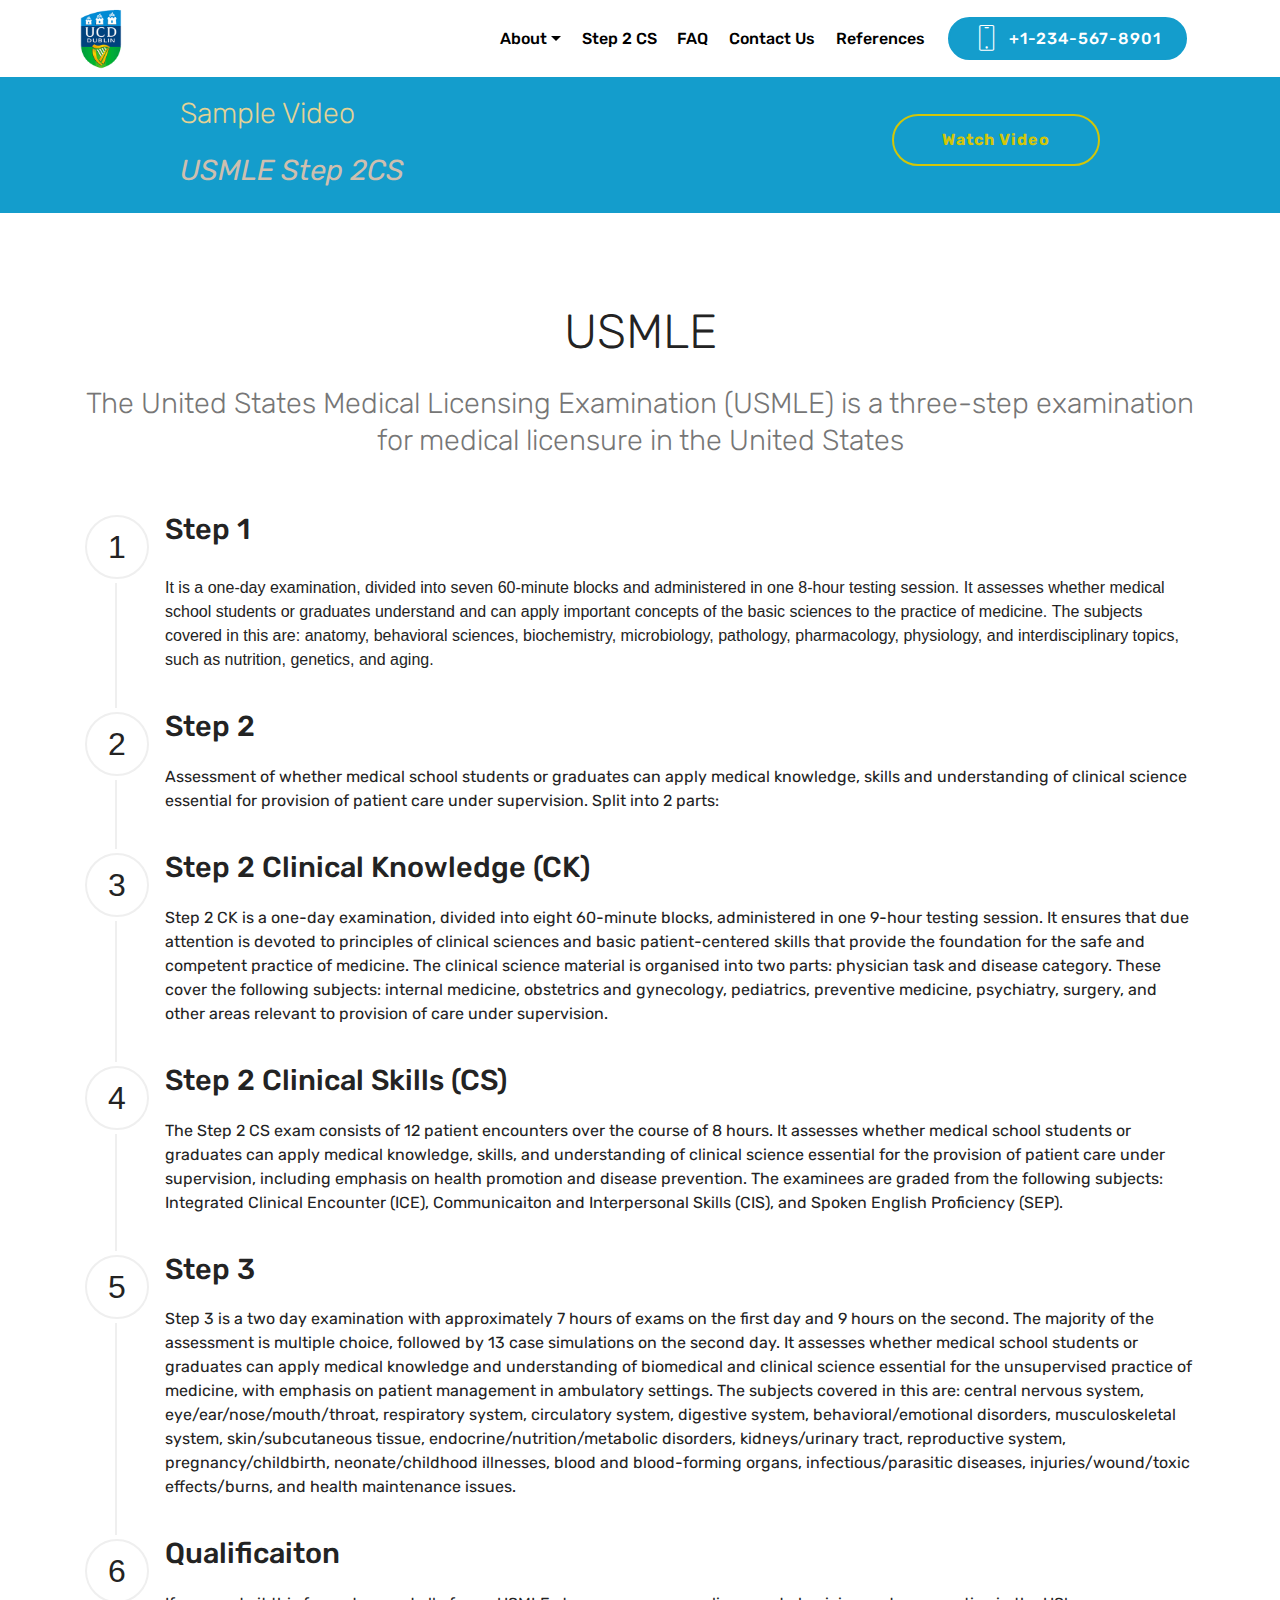
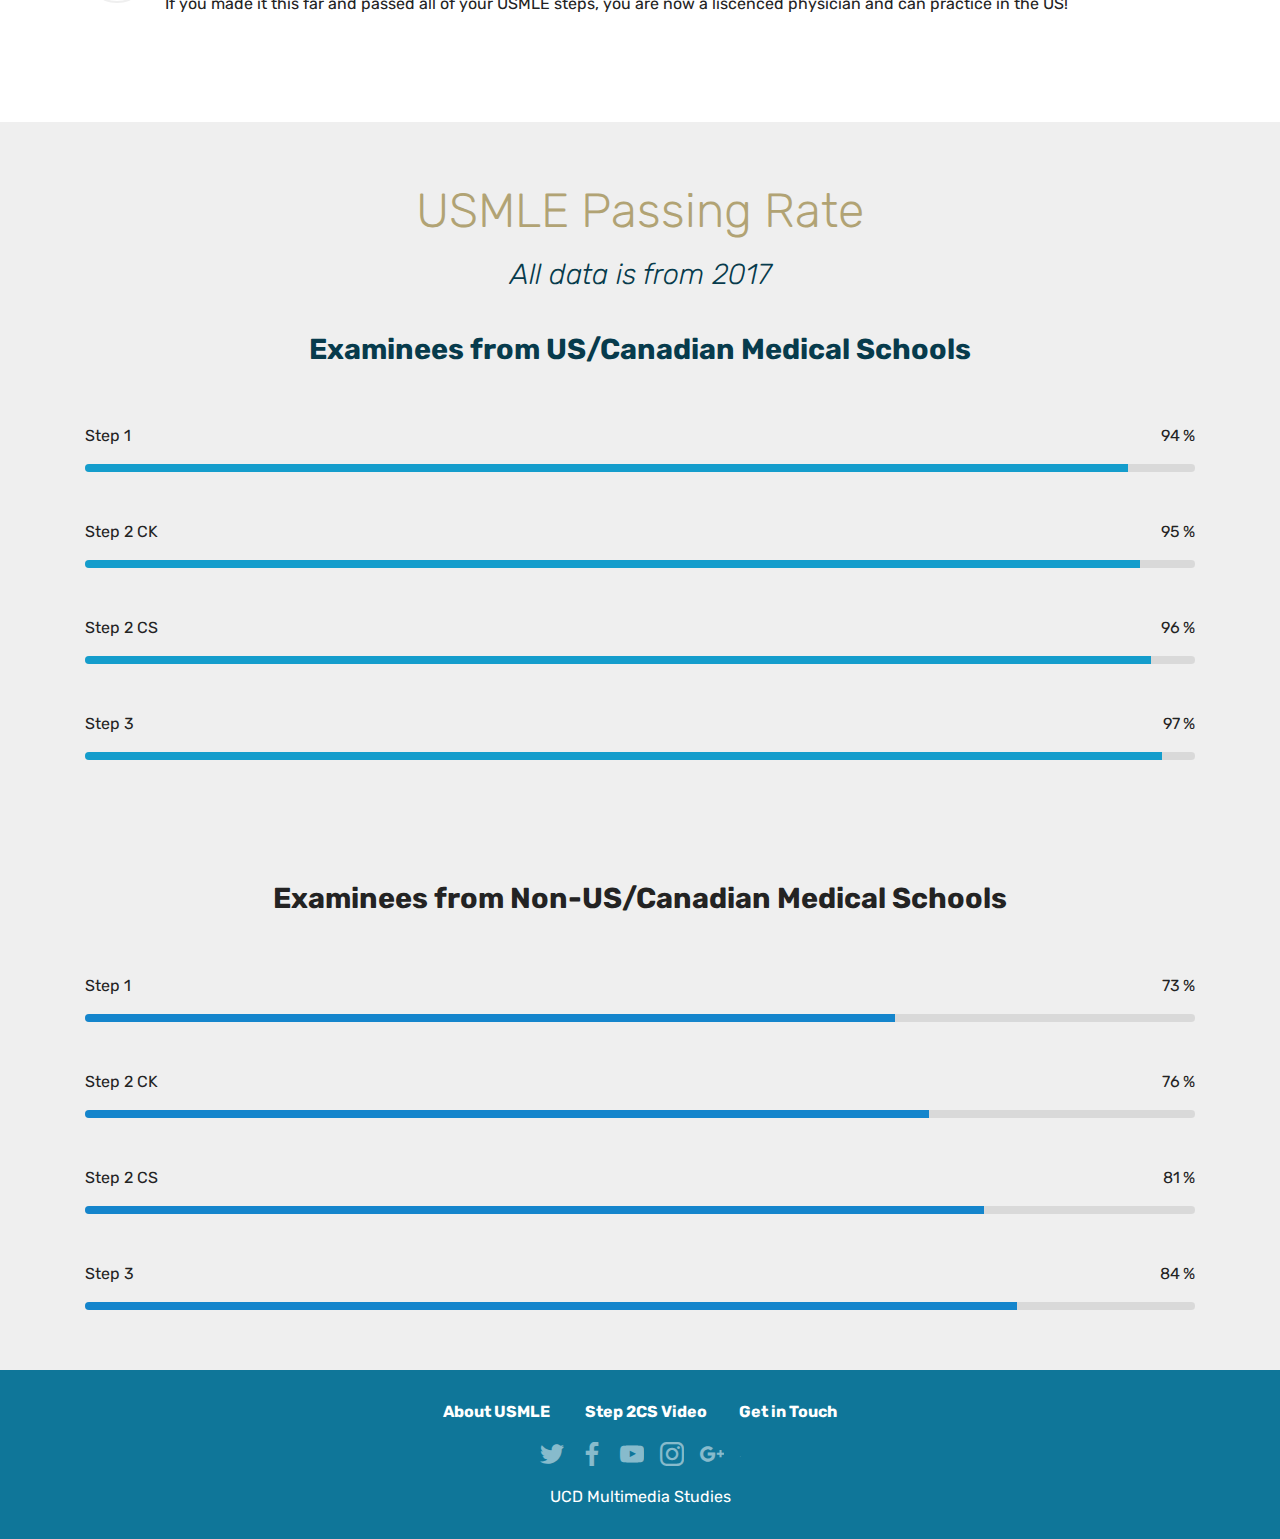
==== page1.html @ eb3227d9 "create github pages" ====
<!DOCTYPE html>
<html  >
<head>
  <!-- Site made with Mobirise Website Builder v4.9.7, https://mobirise.com -->
  <meta charset="UTF-8">
  <meta http-equiv="X-UA-Compatible" content="IE=edge">
  <meta name="generator" content="Mobirise v4.9.7, mobirise.com">
  <meta name="viewport" content="width=device-width, initial-scale=1, minimum-scale=1">
  <link rel="shortcut icon" href="assets/images/cons-ucd-logo-188w274h-122x178.png" type="image/x-icon">
  <meta name="description" content="Site Builder Description">
  
  <title>About</title>
  <link rel="stylesheet" href="assets/web/assets/mobirise-icons/mobirise-icons.css">
  <link rel="stylesheet" href="assets/tether/tether.min.css">
  <link rel="stylesheet" href="assets/bootstrap/css/bootstrap.min.css">
  <link rel="stylesheet" href="assets/bootstrap/css/bootstrap-grid.min.css">
  <link rel="stylesheet" href="assets/bootstrap/css/bootstrap-reboot.min.css">
  <link rel="stylesheet" href="assets/dropdown/css/style.css">
  <link rel="stylesheet" href="assets/socicon/css/styles.css">
  <link rel="stylesheet" href="assets/theme/css/style.css">
  <link rel="stylesheet" href="assets/mobirise/css/mbr-additional.css" type="text/css">
  
  
  
</head>
<body>
  <section class="menu cid-rmAMUxsK9K" once="menu" id="menu2-2">

    

    <nav class="navbar navbar-expand beta-menu navbar-dropdown align-items-center navbar-fixed-top navbar-toggleable-sm">
        <button class="navbar-toggler navbar-toggler-right" type="button" data-toggle="collapse" data-target="#navbarSupportedContent" aria-controls="navbarSupportedContent" aria-expanded="false" aria-label="Toggle navigation">
            <div class="hamburger">
                <span></span>
                <span></span>
                <span></span>
                <span></span>
            </div>
        </button>
        <div class="menu-logo">
            <div class="navbar-brand">
                <span class="navbar-logo">
                    <a href="index.html">
                        <img src="assets/images/cons-ucd-logo-188w274h-122x178.png" alt="Mobirise" title="" style="height: 3.8rem;">
                    </a>
                </span>
                
            </div>
        </div>
        <div class="collapse navbar-collapse" id="navbarSupportedContent">
            <ul class="navbar-nav nav-dropdown" data-app-modern-menu="true"><li class="nav-item dropdown">
                    <a class="nav-link link text-black dropdown-toggle display-4" href="page1.html" data-toggle="dropdown-submenu" aria-expanded="false">
                        About</a><div class="dropdown-menu"><a class="text-black dropdown-item display-4" href="page1.html#step1-8">Steps</a><a class="text-black dropdown-item display-4" href="page1.html#progress-bars1-v">Statistics</a></div>
                </li><li class="nav-item"><a class="nav-link link text-black display-4" href="page2.html">Step 2 CS</a></li><li class="nav-item"><a class="nav-link link text-black display-4" href="page3.html">FAQ</a></li>
                <li class="nav-item"><a class="nav-link link text-black display-4" href="page4.html">Contact Us</a></li><li class="nav-item"><a class="nav-link link text-black display-4" href="page5.html">References</a></li></ul>
            <div class="navbar-buttons mbr-section-btn"><a class="btn btn-sm btn-primary display-4" href="tel:+1-234-567-8901">
                    <span class="btn-icon mbri-mobile mbr-iconfont mbr-iconfont-btn">
                    </span>
                    +1-234-567-8901
                </a></div>
        </div>
    </nav>
</section>

<section class="engine"><a href="https://mobirise.info/t">amp templates</a></section><section class="mbr-section info1 cid-rmAVccANoZ" id="info1-a">

    

    
    <div class="container">
        <div class="row justify-content-center content-row">
            <div class="media-container-column title col-12 col-lg-7 col-md-6">
                <h3 class="mbr-section-subtitle align-left mbr-light pb-3 mbr-fonts-style display-5">Sample Video&nbsp;</h3>
                <h2 class="align-left mbr-bold mbr-fonts-style display-5"><span style="font-weight: normal;"><em>
                    USMLE Step 2CS</em></span></h2>
            </div>
            <div class="media-container-column col-12 col-lg-3 col-md-4">
                <div class="mbr-section-btn align-right py-4"><a class="btn btn-success-outline display-4" href="page2.html#video2-4"><strong>Watch Video</strong></a></div>
            </div>
        </div>
    </div>
</section>

<section class="step1 cid-rmASf3T9FB" id="step1-8">

    

    
    
    <div class="container">
        <h2 class="mbr-section-title pb-3 mbr-fonts-style align-center display-2">
            USMLE</h2>
        <h3 class="mbr-section-subtitle pb-5 mbr-fonts-style align-center display-5">The United States Medical Licensing Examination (USMLE) is a three-step examination for medical licensure in the United States</h3>
        <div class="step-container">
            <div class="card separline pb-4">
                <div class="step-element d-flex">
                    <div class="step-wrapper pr-3">
                        <h3 class="step d-flex align-items-center justify-content-center">
                            1
                        </h3>
                    </div>          
                    <div class="step-text-content">
                        <h4 class="mbr-step-title pb-3 mbr-fonts-style display-5">Step 1</h4>
                        <p class="mbr-step-text mbr-fonts-style display-7"></p><p>It is a one-day examination, divided into seven 60-minute blocks and administered in one 8-hour testing session.&nbsp;<span style="font-size: 1rem; background-color: transparent;">It assesses whether medical school students or graduates understand and can apply important concepts of the basic sciences to the practice of medicine.&nbsp;</span><span style="font-size: 1rem; background-color: transparent;">The subjects covered in this are: anatomy, behavioral sciences, biochemistry, microbiology, pathology, pharmacology, physiology, and interdisciplinary topics, such as nutrition, genetics, and aging.</span></p><p></p>
                    </div>
                </div>
            </div>

            <div class="card separline pb-4">
                <div class="step-element d-flex">
                    <div class="step-wrapper pr-3">
                        <h3 class="step d-flex align-items-center justify-content-center">
                            2
                        </h3>
                    </div>          
                    <div class="step-text-content">
                        <h4 class="mbr-step-title pb-3 mbr-fonts-style display-5">Step 2</h4>
                        <p class="mbr-step-text mbr-fonts-style display-7">Assessment of whether medical school students or graduates can apply medical knowledge, skills and understanding of clinical science essential for provision of patient care under supervision. Split into 2 parts:</p>
                    </div>
                </div>
            </div>

            <div class="card separline pb-4">
                <div class="step-element d-flex">
                    <div class="step-wrapper pr-3">
                        <h3 class="step d-flex align-items-center justify-content-center">
                            3
                        </h3>
                    </div>          
                    <div class="step-text-content">
                        <h4 class="mbr-step-title pb-3 mbr-fonts-style display-5">Step 2 Clinical Knowledge (CK)</h4>
                        <p class="mbr-step-text mbr-fonts-style display-7">Step 2 CK is a one-day examination, divided into eight 60-minute blocks, administered in one 9-hour testing session. It ensures that due attention is devoted to principles of clinical sciences and basic patient-centered skills that provide the foundation for the safe and competent practice of medicine. The clinical science material is organised into two parts: physician task and disease category. These cover the following subjects: internal medicine, obstetrics and gynecology, pediatrics, preventive medicine, psychiatry, surgery, and other areas relevant to provision of care under supervision.</p>
                    </div>
                </div>
            </div>

            <div class="card separline pb-4">
                <div class="step-element d-flex">
                    <div class="step-wrapper pr-3">
                        <h3 class="step d-flex align-items-center justify-content-center">
                            4
                        </h3>
                    </div>          
                    <div class="step-text-content">
                        <h4 class="mbr-step-title pb-3 mbr-fonts-style display-5">Step 2 Clinical Skills (CS)</h4>
                        <p class="mbr-step-text mbr-fonts-style display-7">The Step 2 CS exam consists of 12 patient encounters over the course of 8 hours. It assesses whether medical school students or graduates can apply medical knowledge, skills, and understanding of clinical science essential for the provision of patient care under supervision, including emphasis on health promotion and disease prevention. The examinees are graded from the following subjects: Integrated Clinical Encounter (ICE), Communicaiton and Interpersonal Skills (CIS), and Spoken English Proficiency (SEP).&nbsp;</p>
                    </div>
                </div>
            </div>
            
            <div class="card separline pb-4">
                <div class="step-element d-flex">
                    <div class="step-wrapper pr-3">
                        <h3 class="step d-flex align-items-center justify-content-center">
                            5
                        </h3>
                    </div>          
                    <div class="step-text-content">
                        <h4 class="mbr-step-title pb-3 mbr-fonts-style display-5">
                            Step 3</h4>
                        <p class="mbr-step-text mbr-fonts-style display-7">Step 3 is a two day examination with approximately 7 hours of exams on the first day and 9 hours on the second. The majority of the assessment is multiple choice, followed by 13 case simulations on the second day. It assesses whether medical school students or graduates can apply medical knowledge and understanding of biomedical and clinical science essential for the unsupervised practice of medicine, with emphasis on patient management in ambulatory settings. The subjects covered in this are: central nervous system, eye/ear/nose/mouth/throat, respiratory system, circulatory system, digestive system, behavioral/emotional disorders, musculoskeletal system, skin/subcutaneous tissue, endocrine/nutrition/metabolic disorders, kidneys/urinary tract, reproductive system, pregnancy/childbirth, neonate/childhood illnesses, blood and blood-forming organs, infectious/parasitic diseases, injuries/wound/toxic effects/burns, and health maintenance issues.</p>
                    </div>
                </div>
            </div>
            
            <div class="card">
                <div class="step-element d-flex">
                    <div class="step-wrapper pr-3">
                        <h3 class="step d-flex align-items-center justify-content-center">
                            6
                        </h3>
                    </div>          
                    <div class="step-text-content">
                        <h4 class="mbr-step-title pb-3 mbr-fonts-style display-5">Qualificaiton</h4>
                        <p class="mbr-step-text mbr-fonts-style display-7">If you made it this far and passed all of your USMLE steps, you are now a liscenced physician and can practice in the US!</p>
                    </div>
                </div>
            </div>
            
            
            
            
            
            
        </div>
    </div>
</section>

<section class="progress-bars1 cid-rnfIpL7PqD" id="progress-bars1-v">
    
    

    

    <div class="container">
        <h2 class="mbr-section-title pb-2 align-center mbr-fonts-style display-2">USMLE Passing Rate</h2>

        <h3 class="mbr-section-subtitle pb-5 mbr-fonts-style display-5"><em>All data is from 2017</em><strong><br></strong><br><strong>Examinees from US/Canadian Medical Schools</strong><br></h3>

        <div class="progress_elements">
            <div class="progress1 pb-5">
                <div class="title-wrap">
                    <div class="progressbar-title mbr-fonts-style display-7">
                        <p>
                            Step 1</p>
                    </div>
                    <div class="progress_value mbr-fonts-style display-7">
                        <div class="progressbar-number"></div>
                        <span>%</span>
                    </div>
                </div>
                <progress class="progress progress-primary" max="100" value="94">
                </progress>
            </div>
            
            <div class="progress2 pb-5">
                <div class="title-wrap">
                    <div class="progressbar-title mbr-fonts-style display-7">
                        <p>
                           Step 2 CK</p>
                    </div>
                <div class="progress_value mbr-fonts-style display-7">
                    <div class="progressbar-number"></div>
                    <span>%</span>
                </div>
                </div>
                <progress class="progress progress-primary" max="100" value="95">
                </progress>
            </div>
            
            <div class="progress3 pb-5">
                <div class="title-wrap">
                    <div class="progressbar-title mbr-fonts-style display-7">
                        <p>
                            Step 2 CS</p>
                    </div>
                    <div class="progress_value mbr-fonts-style display-7">
                        <div class="progressbar-number"></div>
                        <span>%</span>
                    </div>
                </div>
                <progress class="progress progress-primary" max="100" value="96">
                </progress>
            </div>
            
            <div class="progress4">
                <div class="title-wrap">
                    <div class="progressbar-title mbr-fonts-style display-7">
                        <p>
                            Step 3</p>
                    </div>
                <div class="progress_value mbr-fonts-style display-7">
                    <div class="progressbar-number"></div>
                    <span>%</span>
                </div>
                </div>
                <progress class="progress progress-primary" max="100" value="97">
                </progress>
            </div>
        </div>
    </div>
</section>

<section class="progress-bars1 cid-rnUz0J7Sc9" id="progress-bars1-1e">
    
    

    

    <div class="container">
        

        <h3 class="mbr-section-subtitle pb-5 mbr-fonts-style display-5"><strong>Examinees from Non-US/Canadian Medical Schools</strong></h3>

        <div class="progress_elements">
            <div class="progress1 pb-5">
                <div class="title-wrap">
                    <div class="progressbar-title mbr-fonts-style display-7">
                        <p>
                            Step 1</p>
                    </div>
                    <div class="progress_value mbr-fonts-style display-7">
                        <div class="progressbar-number"></div>
                        <span>%</span>
                    </div>
                </div>
                <progress class="progress progress-primary" max="100" value="73">
                </progress>
            </div>
            
            <div class="progress2 pb-5">
                <div class="title-wrap">
                    <div class="progressbar-title mbr-fonts-style display-7">
                        <p>
                           Step 2 CK</p>
                    </div>
                <div class="progress_value mbr-fonts-style display-7">
                    <div class="progressbar-number"></div>
                    <span>%</span>
                </div>
                </div>
                <progress class="progress progress-primary" max="100" value="76">
                </progress>
            </div>
            
            <div class="progress3 pb-5">
                <div class="title-wrap">
                    <div class="progressbar-title mbr-fonts-style display-7">
                        <p>
                            Step 2 CS</p>
                    </div>
                    <div class="progress_value mbr-fonts-style display-7">
                        <div class="progressbar-number"></div>
                        <span>%</span>
                    </div>
                </div>
                <progress class="progress progress-primary" max="100" value="81">
                </progress>
            </div>
            
            <div class="progress4">
                <div class="title-wrap">
                    <div class="progressbar-title mbr-fonts-style display-7">
                        <p>
                            Step 3</p>
                    </div>
                <div class="progress_value mbr-fonts-style display-7">
                    <div class="progressbar-number"></div>
                    <span>%</span>
                </div>
                </div>
                <progress class="progress progress-primary" max="100" value="84">
                </progress>
            </div>
        </div>
    </div>
</section>

<section once="footers" class="cid-rmAVh4I2sQ" id="footer7-d">

    

    

    <div class="container">
        <div class="media-container-row align-center mbr-white">
            <div class="row row-links">
                <ul class="foot-menu">
                    
                    
                    
                    
                    
                <li class="foot-menu-item mbr-fonts-style display-7">
                        <a class="text-white mbr-bold" href="page1.html" target="_blank">About USMLE&nbsp;</a></li><li class="foot-menu-item mbr-fonts-style display-7"><a href="page2.html" class="text-white"><strong>Step 2CS Video</strong></a></li><li class="foot-menu-item mbr-fonts-style display-7"><a href="page4.html" class="text-white"><strong>Get in Touch</strong></a></li></ul>
            </div>
            <div class="row social-row">
                <div class="social-list align-right pb-2">
                    
                    
                    
                    
                    
                    
                <div class="soc-item">
                        <a href="https://twitter.com/ucddublin?ref_src=twsrc%5Egoogle%7Ctwcamp%5Eserp%7Ctwgr%5Eauthor" target="_blank">
                            <span class="mbr-iconfont mbr-iconfont-social socicon-twitter socicon"></span>
                        </a>
                    </div><div class="soc-item">
                        <a href="https://www.facebook.com/universitycollegedublin/" target="_blank">
                            <span class="mbr-iconfont mbr-iconfont-social socicon-facebook socicon"></span>
                        </a>
                    </div><div class="soc-item">
                        <a href="https://www.youtube.com/channel/UCFNm26OW87Dm3fZ1txX1vGA" target="_blank">
                            <span class="mbr-iconfont mbr-iconfont-social socicon-youtube socicon"></span>
                        </a>
                    </div><div class="soc-item">
                        <a href="https://www.instagram.com/universitycollegedublin/?hl=en" target="_blank">
                            <span class="mbr-iconfont mbr-iconfont-social socicon-instagram socicon"></span>
                        </a>
                    </div><div class="soc-item">
                        <a href="https://plus.google.com/+universitycollegedublin" target="_blank">
                            <span class="mbr-iconfont mbr-iconfont-social socicon-googleplus socicon"></span>
                        </a>
                    </div><div class="soc-item">
                        <a href="https://www.behance.net/Mobirise" target="_blank">
                            <span class="mbr-iconfont mbr-iconfont-social socicon-behance socicon" style="font-size: 1px;"></span>
                        </a>
                    </div></div>
            </div>
            <div class="row row-copirayt">
                <p class="mbr-text mb-0 mbr-fonts-style mbr-white align-center display-7">UCD Multimedia Studies</p>
            </div>
        </div>
    </div>
</section>


  <script src="assets/web/assets/jquery/jquery.min.js"></script>
  <script src="assets/popper/popper.min.js"></script>
  <script src="assets/tether/tether.min.js"></script>
  <script src="assets/bootstrap/js/bootstrap.min.js"></script>
  <script src="assets/smoothscroll/smooth-scroll.js"></script>
  <script src="assets/dropdown/js/script.min.js"></script>
  <script src="assets/touchswipe/jquery.touch-swipe.min.js"></script>
  <script src="assets/theme/js/script.js"></script>
  
  
</body>
</html>
---- assets/web/assets/mobirise-icons/mobirise-icons.css ----
@font-face {
  font-family: 'MobiriseIcons';
  src:  url('mobirise-icons.eot?spat4u');
  src:  url('mobirise-icons.eot?spat4u#iefix') format('embedded-opentype'),
    url('mobirise-icons.ttf?spat4u') format('truetype'),
    url('mobirise-icons.woff?spat4u') format('woff'),
    url('mobirise-icons.svg?spat4u#MobiriseIcons') format('svg');
  font-weight: normal;
  font-style: normal;
}

[class^="mbri-"], [class*=" mbri-"] {
  /* use !important to prevent issues with browser extensions that change fonts */
  font-family: MobiriseIcons !important;
  speak: none;
  font-style: normal;
  font-weight: normal;
  font-variant: normal;
  text-transform: none;
  line-height: 1;

  /* Better Font Rendering =========== */
  -webkit-font-smoothing: antialiased;
  -moz-osx-font-smoothing: grayscale;
}

.mbri-add-submenu:before {
  content: "\e900";
}
.mbri-alert:before {
  content: "\e901";
}
.mbri-align-center:before {
  content: "\e902";
}
.mbri-align-justify:before {
  content: "\e903";
}
.mbri-align-left:before {
  content: "\e904";
}
.mbri-align-right:before {
  content: "\e905";
}
.mbri-android:before {
  content: "\e906";
}
.mbri-apple:before {
  content: "\e907";
}
.mbri-arrow-down:before {
  content: "\e908";
}
.mbri-arrow-next:before {
  content: "\e909";
}
.mbri-arrow-prev:before {
  content: "\e90a";
}
.mbri-arrow-up:before {
  content: "\e90b";
}
.mbri-bold:before {
  content: "\e90c";
}
.mbri-bookmark:before {
  content: "\e90d";
}
.mbri-bootstrap:before {
  content: "\e90e";
}
.mbri-briefcase:before {
  content: "\e90f";
}
.mbri-browse:before {
  content: "\e910";
}
.mbri-bulleted-list:before {
  content: "\e911";
}
.mbri-calendar:before {
  content: "\e912";
}
.mbri-camera:before {
  content: "\e913";
}
.mbri-cart-add:before {
  content: "\e914";
}
.mbri-cart-full:before {
  content: "\e915";
}
.mbri-cash:before {
  content: "\e916";
}
.mbri-change-style:before {
  content: "\e917";
}
.mbri-chat:before {
  content: "\e918";
}
.mbri-clock:before {
  content: "\e919";
}
.mbri-close:before {
  content: "\e91a";
}
.mbri-cloud:before {
  content: "\e91b";
}
.mbri-code:before {
  content: "\e91c";
}
.mbri-contact-form:before {
  content: "\e91d";
}
.mbri-credit-card:before {
  content: "\e91e";
}
.mbri-cursor-click:before {
  content: "\e91f";
}
.mbri-cust-feedback:before {
  content: "\e920";
}
.mbri-database:before {
  content: "\e921";
}
.mbri-delivery:before {
  content: "\e922";
}
.mbri-desktop:before {
  content: "\e923";
}
.mbri-devices:before {
  content: "\e924";
}
.mbri-down:before {
  content: "\e925";
}
.mbri-download:before {
  content: "\e989";
}
.mbri-drag-n-drop:before {
  content: "\e927";
}
.mbri-drag-n-drop2:before {
  content: "\e928";
}
.mbri-edit:before {
  content: "\e929";
}
.mbri-edit2:before {
  content: "\e92a";
}
.mbri-error:before {
  content: "\e92b";
}
.mbri-extension:before {
  content: "\e92c";
}
.mbri-features:before {
  content: "\e92d";
}
.mbri-file:before {
  content: "\e92e";
}
.mbri-flag:before {
  content: "\e92f";
}
.mbri-folder:before {
  content: "\e930";
}
.mbri-gift:before {
  content: "\e931";
}
.mbri-github:before {
  content: "\e932";
}
.mbri-globe:before {
  content: "\e933";
}
.mbri-globe-2:before {
  content: "\e934";
}
.mbri-growing-chart:before {
  content: "\e935";
}
.mbri-hearth:before {
  content: "\e936";
}
.mbri-help:before {
  content: "\e937";
}
.mbri-home:before {
  content: "\e938";
}
.mbri-hot-cup:before {
  content: "\e939";
}
.mbri-idea:before {
  content: "\e93a";
}
.mbri-image-gallery:before {
  content: "\e93b";
}
.mbri-image-slider:before {
  content: "\e93c";
}
.mbri-info:before {
  content: "\e93d";
}
.mbri-italic:before {
  content: "\e93e";
}
.mbri-key:before {
  content: "\e93f";
}
.mbri-laptop:before {
  content: "\e940";
}
.mbri-layers:before {
  content: "\e941";
}
.mbri-left-right:before {
  content: "\e942";
}
.mbri-left:before {
  content: "\e943";
}
.mbri-letter:before {
  content: "\e944";
}
.mbri-like:before {
  content: "\e945";
}
.mbri-link:before {
  content: "\e946";
}
.mbri-lock:before {
  content: "\e947";
}
.mbri-login:before {
  content: "\e948";
}
.mbri-logout:before {
  content: "\e949";
}
.mbri-magic-stick:before {
  content: "\e94a";
}
.mbri-map-pin:before {
  content: "\e94b";
}
.mbri-menu:before {
  content: "\e94c";
}
.mbri-mobile:before {
  content: "\e94d";
}
.mbri-mobile2:before {
  content: "\e94e";
}
.mbri-mobirise:before {
  content: "\e94f";
}
.mbri-more-horizontal:before {
  content: "\e950";
}
.mbri-more-vertical:before {
  content: "\e951";
}
.mbri-music:before {
  content: "\e952";
}
.mbri-new-file:before {
  content: "\e953";
}
.mbri-numbered-list:before {
  content: "\e954";
}
.mbri-opened-folder:before {
  content: "\e955";
}
.mbri-pages:before {
  content: "\e956";
}
.mbri-paper-plane:before {
  content: "\e957";
}
.mbri-paperclip:before {
  content: "\e958";
}
.mbri-photo:before {
  content: "\e959";
}
.mbri-photos:before {
  content: "\e95a";
}
.mbri-pin:before {
  content: "\e95b";
}
.mbri-play:before {
  content: "\e95c";
}
.mbri-plus:before {
  content: "\e95d";
}
.mbri-preview:before {
  content: "\e95e";
}
.mbri-print:before {
  content: "\e95f";
}
.mbri-protect:before {
  content: "\e960";
}
.mbri-question:before {
  content: "\e961";
}
.mbri-quote-left:before {
  content: "\e962";
}
.mbri-quote-right:before {
  content: "\e963";
}
.mbri-refresh:before {
  content: "\e964";
}
.mbri-responsive:before {
  content: "\e965";
}
.mbri-right:before {
  content: "\e966";
}
.mbri-rocket:before {
  content: "\e967";
}
.mbri-sad-face:before {
  content: "\e968";
}
.mbri-sale:before {
  content: "\e969";
}
.mbri-save:before {
  content: "\e96a";
}
.mbri-search:before {
  content: "\e96b";
}
.mbri-setting:before {
  content: "\e96c";
}
.mbri-setting2:before {
  content: "\e96d";
}
.mbri-setting3:before {
  content: "\e96e";
}
.mbri-share:before {
  content: "\e96f";
}
.mbri-shopping-bag:before {
  content: "\e970";
}
.mbri-shopping-basket:before {
  content: "\e971";
}
.mbri-shopping-cart:before {
  content: "\e972";
}
.mbri-sites:before {
  content: "\e973";
}
.mbri-smile-face:before {
  content: "\e974";
}
.mbri-speed:before {
  content: "\e975";
}
.mbri-star:before {
  content: "\e976";
}
.mbri-success:before {
  content: "\e977";
}
.mbri-sun:before {
  content: "\e978";
}
.mbri-sun2:before {
  content: "\e979";
}
.mbri-tablet:before {
  content: "\e97a";
}
.mbri-tablet-vertical:before {
  content: "\e97b";
}
.mbri-target:before {
  content: "\e97c";
}
.mbri-timer:before {
  content: "\e97d";
}
.mbri-to-ftp:before {
  content: "\e97e";
}
.mbri-to-local-drive:before {
  content: "\e97f";
}
.mbri-touch-swipe:before {
  content: "\e980";
}
.mbri-touch:before {
  content: "\e981";
}
.mbri-trash:before {
  content: "\e982";
}
.mbri-underline:before {
  content: "\e983";
}
.mbri-unlink:before {
  content: "\e984";
}
.mbri-unlock:before {
  content: "\e985";
}
.mbri-up-down:before {
  content: "\e986";
}
.mbri-up:before {
  content: "\e987";
}
.mbri-update:before {
  content: "\e988";
}
.mbri-upload:before {
 content: "\e926"; 
}
.mbri-user:before {
  content: "\e98a";
}
.mbri-user2:before {
  content: "\e98b";
}
.mbri-users:before {
  content: "\e98c";
}
.mbri-video:before {
  content: "\e98d";
}
.mbri-video-play:before {
  content: "\e98e";
}
.mbri-watch:before {
  content: "\e98f";
}
.mbri-website-theme:before {
  content: "\e990";
}
.mbri-wifi:before {
  content: "\e991";
}
.mbri-windows:before {
  content: "\e992";
}
.mbri-zoom-out:before {
  content: "\e993";
}
.mbri-redo:before {
  content: "\e994";
}
.mbri-undo:before {
  content: "\e995";
}
---- assets/dropdown/css/style.css ----
.navbar-dropdown {
  left: 0;
  padding: 0;
  position: absolute;
  right: 0;
  top: 0;
  transition: all 0.45s ease;
  z-index: 1030;
  background: #282828; }
  .navbar-dropdown .navbar-logo {
    margin-right: 0.8rem;
    transition: margin 0.3s ease-in-out;
    vertical-align: middle; }
    .navbar-dropdown .navbar-logo img {
      height: 3.125rem;
      transition: all 0.3s ease-in-out; }
    .navbar-dropdown .navbar-logo.mbr-iconfont {
      font-size: 3.125rem;
      line-height: 3.125rem; }
  .navbar-dropdown .navbar-caption {
    font-weight: 700;
    white-space: normal;
    vertical-align: -4px;
    line-height: 3.125rem !important; }
    .navbar-dropdown .navbar-caption, .navbar-dropdown .navbar-caption:hover {
      color: inherit;
      text-decoration: none; }
  .navbar-dropdown .mbr-iconfont + .navbar-caption {
    vertical-align: -1px; }
  .navbar-dropdown.navbar-fixed-top {
    position: fixed; }
  .navbar-dropdown .navbar-brand span {
    vertical-align: -4px; }
  .navbar-dropdown.bg-color.transparent {
    background: none; }
  .navbar-dropdown.navbar-short .navbar-brand {
    padding: 0.625rem 0; }
    .navbar-dropdown.navbar-short .navbar-brand span {
      vertical-align: -1px; }
  .navbar-dropdown.navbar-short .navbar-caption {
    line-height: 2.375rem !important;
    vertical-align: -2px; }
  .navbar-dropdown.navbar-short .navbar-logo {
    margin-right: 0.5rem; }
    .navbar-dropdown.navbar-short .navbar-logo img {
      height: 2.375rem; }
    .navbar-dropdown.navbar-short .navbar-logo.mbr-iconfont {
      font-size: 2.375rem;
      line-height: 2.375rem; }
  .navbar-dropdown.navbar-short .mbr-table-cell {
    height: 3.625rem; }
  .navbar-dropdown .navbar-close {
    left: 0.6875rem;
    position: fixed;
    top: 0.75rem;
    z-index: 1000; }
  .navbar-dropdown .hamburger-icon {
    content: "";
    display: inline-block;
    vertical-align: middle;
    width: 16px;
    -webkit-box-shadow: 0 -6px 0 1px #282828,0 0 0 1px #282828,0 6px 0 1px #282828;
    -moz-box-shadow: 0 -6px 0 1px #282828,0 0 0 1px #282828,0 6px 0 1px #282828;
    box-shadow: 0 -6px 0 1px #282828,0 0 0 1px #282828,0 6px 0 1px #282828; }

.dropdown-menu .dropdown-toggle[data-toggle="dropdown-submenu"]::after {
  border-bottom: 0.35em solid transparent;
  border-left: 0.35em solid;
  border-right: 0;
  border-top: 0.35em solid transparent;
  margin-left: 0.3rem; }

.dropdown-menu .dropdown-item:focus {
  outline: 0; }

.nav-dropdown {
  font-size: 0.75rem;
  font-weight: 500;
  height: auto !important; }
  .nav-dropdown .nav-btn {
    padding-left: 1rem; }
  .nav-dropdown .link {
    margin: .667em 1.667em;
    font-weight: 500;
    padding: 0;
    transition: color .2s ease-in-out; }
    .nav-dropdown .link.dropdown-toggle {
      margin-right: 2.583em; }
      .nav-dropdown .link.dropdown-toggle::after {
        margin-left: .25rem;
        border-top: 0.35em solid;
        border-right: 0.35em solid transparent;
        border-left: 0.35em solid transparent;
        border-bottom: 0; }
      .nav-dropdown .link.dropdown-toggle[aria-expanded="true"] {
        margin: 0;
        padding: 0.667em 3.263em  0.667em 1.667em; }
  .nav-dropdown .link::after,
  .nav-dropdown .dropdown-item::after {
    color: inherit; }
  .nav-dropdown .btn {
    font-size: 0.75rem;
    font-weight: 700;
    letter-spacing: 0;
    margin-bottom: 0;
    padding-left: 1.25rem;
    padding-right: 1.25rem; }
  .nav-dropdown .dropdown-menu {
    border-radius: 0;
    border: 0;
    left: 0;
    margin: 0;
    padding-bottom: 1.25rem;
    padding-top: 1.25rem;
    position: relative; }
  .nav-dropdown .dropdown-submenu {
    margin-left: 0.125rem;
    top: 0; }
  .nav-dropdown .dropdown-item {
    font-weight: 500;
    line-height: 2;
    padding: 0.3846em 4.615em 0.3846em 1.5385em;
    position: relative;
    transition: color .2s ease-in-out, background-color .2s ease-in-out; }
    .nav-dropdown .dropdown-item::after {
      margin-top: -0.3077em;
      position: absolute;
      right: 1.1538em;
      top: 50%; }
    .nav-dropdown .dropdown-item:focus, .nav-dropdown .dropdown-item:hover {
      background: none; }

@media (max-width: 767px) {
  .nav-dropdown.navbar-toggleable-sm {
    bottom: 0;
    display: none;
    left: 0;
    overflow-x: hidden;
    position: fixed;
    top: 0;
    transform: translateX(-100%);
    -ms-transform: translateX(-100%);
    -webkit-transform: translateX(-100%);
    width: 18.75rem;
    z-index: 999; } }
.nav-dropdown.navbar-toggleable-xl {
  bottom: 0;
  display: none;
  left: 0;
  overflow-x: hidden;
  position: fixed;
  top: 0;
  transform: translateX(-100%);
  -ms-transform: translateX(-100%);
  -webkit-transform: translateX(-100%);
  width: 18.75rem;
  z-index: 999; }

.nav-dropdown-sm {
  display: block !important;
  overflow-x: hidden;
  overflow: auto;
  padding-top: 3.875rem; }
  .nav-dropdown-sm::after {
    content: "";
    display: block;
    height: 3rem;
    width: 100%; }
  .nav-dropdown-sm.collapse.in ~ .navbar-close {
    display: block !important; }
  .nav-dropdown-sm.collapsing, .nav-dropdown-sm.collapse.in {
    transform: translateX(0);
    -ms-transform: translateX(0);
    -webkit-transform: translateX(0);
    transition: all 0.25s ease-out;
    -webkit-transition: all 0.25s ease-out;
    background: #282828; }
  .nav-dropdown-sm.collapsing[aria-expanded="false"] {
    transform: translateX(-100%);
    -ms-transform: translateX(-100%);
    -webkit-transform: translateX(-100%); }
  .nav-dropdown-sm .nav-item {
    display: block;
    margin-left: 0 !important;
    padding-left: 0; }
  .nav-dropdown-sm .link,
  .nav-dropdown-sm .dropdown-item {
    border-top: 1px dotted rgba(255, 255, 255, 0.1);
    font-size: 0.8125rem;
    line-height: 1.6;
    margin: 0 !important;
    padding: 0.875rem 2.4rem 0.875rem 1.5625rem !important;
    position: relative;
    white-space: normal; }
    .nav-dropdown-sm .link:focus, .nav-dropdown-sm .link:hover,
    .nav-dropdown-sm .dropdown-item:focus,
    .nav-dropdown-sm .dropdown-item:hover {
      background: rgba(0, 0, 0, 0.2) !important;
      color: #c0a375; }
  .nav-dropdown-sm .nav-btn {
    position: relative;
    padding: 1.5625rem 1.5625rem 0 1.5625rem; }
    .nav-dropdown-sm .nav-btn::before {
      border-top: 1px dotted rgba(255, 255, 255, 0.1);
      content: "";
      left: 0;
      position: absolute;
      top: 0;
      width: 100%; }
    .nav-dropdown-sm .nav-btn + .nav-btn {
      padding-top: 0.625rem; }
      .nav-dropdown-sm .nav-btn + .nav-btn::before {
        display: none; }
  .nav-dropdown-sm .btn {
    padding: 0.625rem 0; }
  .nav-dropdown-sm .dropdown-toggle[data-toggle="dropdown-submenu"]::after {
    margin-left: .25rem;
    border-top: 0.35em solid;
    border-right: 0.35em solid transparent;
    border-left: 0.35em solid transparent;
    border-bottom: 0; }
  .nav-dropdown-sm .dropdown-toggle[data-toggle="dropdown-submenu"][aria-expanded="true"]::after {
    border-top: 0;
    border-right: 0.35em solid transparent;
    border-left: 0.35em solid transparent;
    border-bottom: 0.35em solid; }
  .nav-dropdown-sm .dropdown-menu {
    margin: 0;
    padding: 0;
    position: relative;
    top: 0;
    left: 0;
    width: 100%;
    border: 0;
    float: none;
    border-radius: 0;
    background: none; }
  .nav-dropdown-sm .dropdown-submenu {
    left: 100%;
    margin-left: 0.125rem;
    margin-top: -1.25rem;
    top: 0; }

.navbar-toggleable-sm .nav-dropdown .dropdown-menu {
  position: absolute; }

.navbar-toggleable-sm .nav-dropdown .dropdown-submenu {
  left: 100%;
  margin-left: 0.125rem;
  margin-top: -1.25rem;
  top: 0; }

.navbar-toggleable-sm.opened .nav-dropdown .dropdown-menu {
  position: relative; }

.navbar-toggleable-sm.opened .nav-dropdown .dropdown-submenu {
  left: 0;
  margin-left: 00rem;
  margin-top: 0rem;
  top: 0; }

.is-builder .nav-dropdown.collapsing {
  transition: none !important; }

/*# sourceMappingURL=style.css.map */
---- assets/socicon/css/styles.css ----
@charset "UTF-8";

@font-face {
  font-family: "socicon";
  src:url("../fonts/socicon.eot");
  src:url("../fonts/socicon.eot?#iefix") format("embedded-opentype"),
    url("../fonts/socicon.woff") format("woff"),
    url("../fonts/socicon.ttf") format("truetype"),
    url("../fonts/socicon.svg#socicon") format("svg");
  font-weight: normal;
  font-style: normal;

}

[data-icon]:before {
  font-family: "socicon" !important;
  content: attr(data-icon);
  font-style: normal !important;
  font-weight: normal !important;
  font-variant: normal !important;
  text-transform: none !important;
  speak: none;
  line-height: 1;
  -webkit-font-smoothing: antialiased;
  -moz-osx-font-smoothing: grayscale;
}

[class^="socicon-"]:before,
[class*=" socicon-"]:before {
  font-family: "socicon" !important;
  font-style: normal !important;
  font-weight: normal !important;
  font-variant: normal !important;
  text-transform: none !important;
  speak: none;
  line-height: 1;
  -webkit-font-smoothing: antialiased;
  -moz-osx-font-smoothing: grayscale;
}

.socicon-modelmayhem:before {
  content: "\e000";
}
.socicon-mixcloud:before {
  content: "\e001";
}
.socicon-drupal:before {
  content: "\e002";
}
.socicon-swarm:before {
  content: "\e003";
}
.socicon-istock:before {
  content: "\e004";
}
.socicon-yammer:before {
  content: "\e005";
}
.socicon-ello:before {
  content: "\e006";
}
.socicon-stackoverflow:before {
  content: "\e007";
}
.socicon-persona:before {
  content: "\e008";
}
.socicon-triplej:before {
  content: "\e009";
}
.socicon-houzz:before {
  content: "\e00a";
}
.socicon-rss:before {
  content: "\e00b";
}
.socicon-paypal:before {
  content: "\e00c";
}
.socicon-odnoklassniki:before {
  content: "\e00d";
}
.socicon-airbnb:before {
  content: "\e00e";
}
.socicon-periscope:before {
  content: "\e00f";
}
.socicon-outlook:before {
  content: "\e010";
}
.socicon-coderwall:before {
  content: "\e011";
}
.socicon-tripadvisor:before {
  content: "\e012";
}
.socicon-appnet:before {
  content: "\e013";
}
.socicon-goodreads:before {
  content: "\e014";
}
.socicon-tripit:before {
  content: "\e015";
}
.socicon-lanyrd:before {
  content: "\e016";
}
.socicon-slideshare:before {
  content: "\e017";
}
.socicon-buffer:before {
  content: "\e018";
}
.socicon-disqus:before {
  content: "\e019";
}
.socicon-vkontakte:before {
  content: "\e01a";
}
.socicon-whatsapp:before {
  content: "\e01b";
}
.socicon-patreon:before {
  content: "\e01c";
}
.socicon-storehouse:before {
  content: "\e01d";
}
.socicon-pocket:before {
  content: "\e01e";
}
.socicon-mail:before {
  content: "\e01f";
}
.socicon-blogger:before {
  content: "\e020";
}
.socicon-technorati:before {
  content: "\e021";
}
.socicon-reddit:before {
  content: "\e022";
}
.socicon-dribbble:before {
  content: "\e023";
}
.socicon-stumbleupon:before {
  content: "\e024";
}
.socicon-digg:before {
  content: "\e025";
}
.socicon-envato:before {
  content: "\e026";
}
.socicon-behance:before {
  content: "\e027";
}
.socicon-delicious:before {
  content: "\e028";
}
.socicon-deviantart:before {
  content: "\e029";
}
.socicon-forrst:before {
  content: "\e02a";
}
.socicon-play:before {
  content: "\e02b";
}
.socicon-zerply:before {
  content: "\e02c";
}
.socicon-wikipedia:before {
  content: "\e02d";
}
.socicon-apple:before {
  content: "\e02e";
}
.socicon-flattr:before {
  content: "\e02f";
}
.socicon-github:before {
  content: "\e030";
}
.socicon-renren:before {
  content: "\e031";
}
.socicon-friendfeed:before {
  content: "\e032";
}
.socicon-newsvine:before {
  content: "\e033";
}
.socicon-identica:before {
  content: "\e034";
}
.socicon-bebo:before {
  content: "\e035";
}
.socicon-zynga:before {
  content: "\e036";
}
.socicon-steam:before {
  content: "\e037";
}
.socicon-xbox:before {
  content: "\e038";
}
.socicon-windows:before {
  content: "\e039";
}
.socicon-qq:before {
  content: "\e03a";
}
.socicon-douban:before {
  content: "\e03b";
}
.socicon-meetup:before {
  content: "\e03c";
}
.socicon-playstation:before {
  content: "\e03d";
}
.socicon-android:before {
  content: "\e03e";
}
.socicon-snapchat:before {
  content: "\e03f";
}
.socicon-twitter:before {
  content: "\e040";
}
.socicon-facebook:before {
  content: "\e041";
}
.socicon-googleplus:before {
  content: "\e042";
}
.socicon-pinterest:before {
  content: "\e043";
}
.socicon-foursquare:before {
  content: "\e044";
}
.socicon-yahoo:before {
  content: "\e045";
}
.socicon-skype:before {
  content: "\e046";
}
.socicon-yelp:before {
  content: "\e047";
}
.socicon-feedburner:before {
  content: "\e048";
}
.socicon-linkedin:before {
  content: "\e049";
}
.socicon-viadeo:before {
  content: "\e04a";
}
.socicon-xing:before {
  content: "\e04b";
}
.socicon-myspace:before {
  content: "\e04c";
}
.socicon-soundcloud:before {
  content: "\e04d";
}
.socicon-spotify:before {
  content: "\e04e";
}
.socicon-grooveshark:before {
  content: "\e04f";
}
.socicon-lastfm:before {
  content: "\e050";
}
.socicon-youtube:before {
  content: "\e051";
}
.socicon-vimeo:before {
  content: "\e052";
}
.socicon-dailymotion:before {
  content: "\e053";
}
.socicon-vine:before {
  content: "\e054";
}
.socicon-flickr:before {
  content: "\e055";
}
.socicon-500px:before {
  content: "\e056";
}
.socicon-wordpress:before {
  content: "\e058";
}
.socicon-tumblr:before {
  content: "\e059";
}
.socicon-twitch:before {
  content: "\e05a";
}
.socicon-8tracks:before {
  content: "\e05b";
}
.socicon-amazon:before {
  content: "\e05c";
}
.socicon-icq:before {
  content: "\e05d";
}
.socicon-smugmug:before {
  content: "\e05e";
}
.socicon-ravelry:before {
  content: "\e05f";
}
.socicon-weibo:before {
  content: "\e060";
}
.socicon-baidu:before {
  content: "\e061";
}
.socicon-angellist:before {
  content: "\e062";
}
.socicon-ebay:before {
  content: "\e063";
}
.socicon-imdb:before {
  content: "\e064";
}
.socicon-stayfriends:before {
  content: "\e065";
}
.socicon-residentadvisor:before {
  content: "\e066";
}
.socicon-google:before {
  content: "\e067";
}
.socicon-yandex:before {
  content: "\e068";
}
.socicon-sharethis:before {
  content: "\e069";
}
.socicon-bandcamp:before {
  content: "\e06a";
}
.socicon-itunes:before {
  content: "\e06b";
}
.socicon-deezer:before {
  content: "\e06c";
}
.socicon-telegram:before {
  content: "\e06e";
}
.socicon-openid:before {
  content: "\e06f";
}
.socicon-amplement:before {
  content: "\e070";
}
.socicon-viber:before {
  content: "\e071";
}
.socicon-zomato:before {
  content: "\e072";
}
.socicon-draugiem:before {
  content: "\e074";
}
.socicon-endomodo:before {
  content: "\e075";
}
.socicon-filmweb:before {
  content: "\e076";
}
.socicon-stackexchange:before {
  content: "\e077";
}
.socicon-wykop:before {
  content: "\e078";
}
.socicon-teamspeak:before {
  content: "\e079";
}
.socicon-teamviewer:before {
  content: "\e07a";
}
.socicon-ventrilo:before {
  content: "\e07b";
}
.socicon-younow:before {
  content: "\e07c";
}
.socicon-raidcall:before {
  content: "\e07d";
}
.socicon-mumble:before {
  content: "\e07e";
}
.socicon-medium:before {
  content: "\e06d";
}
.socicon-bebee:before {
  content: "\e07f";
}
.socicon-hitbox:before {
  content: "\e080";
}
.socicon-reverbnation:before {
  content: "\e081";
}
.socicon-formulr:before {
  content: "\e082";
}
.socicon-instagram:before {
  content: "\e057";
}
.socicon-battlenet:before {
  content: "\e083";
}
.socicon-chrome:before {
  content: "\e084";
}
.socicon-discord:before {
  content: "\e086";
}
.socicon-issuu:before {
  content: "\e087";
}
.socicon-macos:before {
  content: "\e088";
}
.socicon-firefox:before {
  content: "\e089";
}
.socicon-opera:before {
  content: "\e08d";
}
.socicon-keybase:before {
  content: "\e090";
}
.socicon-alliance:before {
  content: "\e091";
}
.socicon-livejournal:before {
  content: "\e092";
}
.socicon-googlephotos:before {
  content: "\e093";
}
.socicon-horde:before {
  content: "\e094";
}
.socicon-etsy:before {
  content: "\e095";
}
.socicon-zapier:before {
  content: "\e096";
}
.socicon-google-scholar:before {
  content: "\e097";
}
.socicon-researchgate:before {
  content: "\e098";
}
.socicon-wechat:before {
  content: "\e099";
}
.socicon-strava:before {
  content: "\e09a";
}
.socicon-line:before {
  content: "\e09b";
}
.socicon-lyft:before {
  content: "\e09c";
}
.socicon-uber:before {
  content: "\e09d";
}
.socicon-songkick:before {
  content: "\e09e";
}
.socicon-viewbug:before {
  content: "\e09f";
}
.socicon-googlegroups:before {
  content: "\e0a0";
}
.socicon-quora:before {
  content: "\e073";
}
.socicon-diablo:before {
  content: "\e085";
}
.socicon-blizzard:before {
  content: "\e0a1";
}
.socicon-hearthstone:before {
  content: "\e08b";
}
.socicon-heroes:before {
  content: "\e08a";
}
.socicon-overwatch:before {
  content: "\e08c";
}
.socicon-warcraft:before {
  content: "\e08e";
}
.socicon-starcraft:before {
  content: "\e08f";
}
.socicon-beam:before {
  content: "\e0a2";
}
.socicon-curse:before {
  content: "\e0a3";
}
.socicon-player:before {
  content: "\e0a4";
}
.socicon-streamjar:before {
  content: "\e0a5";
}
.socicon-nintendo:before {
  content: "\e0a6";
}
.socicon-hellocoton:before {
  content: "\e0a7";
}
---- assets/theme/css/style.css ----
/*!
 * Mobirise v4 theme (https://mobirise.com/)
 * Copyright 2017 Mobirise
 */
section {
  background-color: #eeeeee; }

section,
.container,
.container-fluid {
  position: relative;
  word-wrap: break-word; }

a.mbr-iconfont:hover {
  text-decoration: none; }

.article .lead p, .article .lead ul, .article .lead ol, .article .lead pre, .article .lead blockquote {
  margin-bottom: 0; }

a {
  font-style: normal;
  font-weight: 400;
  cursor: pointer; }
  a, a:hover {
    text-decoration: none; }

figure {
  margin-bottom: 0; }

body {
  color: #232323; }

h1, h2, h3, h4, h5, h6,
.h1, .h2, .h3, .h4, .h5, .h6,
.display-1, .display-2, .display-3, .display-4 {
  line-height: 1;
  word-break: break-word;
  word-wrap: break-word; }

b, strong {
  font-weight: bold; }

blockquote {
  padding: 10px 0 10px 20px;
  position: relative;
  border-left: 2px solid;
  border-color: #ff3366; }

input:-webkit-autofill, input:-webkit-autofill:hover, input:-webkit-autofill:focus, input:-webkit-autofill:active {
  transition-delay: 9999s;
  transition-property: background-color, color; }

textarea[type="hidden"] {
  display: none; }

body {
  position: relative; }

section {
  background-position: 50% 50%;
  background-repeat: no-repeat;
  background-size: cover; }
  section .mbr-background-video,
  section .mbr-background-video-preview {
    position: absolute;
    bottom: 0;
    left: 0;
    right: 0;
    top: 0; }

.hidden {
  visibility: hidden; }

.mbr-z-index20 {
  z-index: 20; }

/*! Base colors */
.mbr-white {
  color: #ffffff; }

.mbr-black {
  color: #000000; }

.mbr-bg-white {
  background-color: #ffffff; }

.mbr-bg-black {
  background-color: #000000; }

/*! Text-aligns */
.align-left {
  text-align: left; }

.align-center {
  text-align: center; }

.align-right {
  text-align: right; }

@media (max-width: 767px) {
  .align-left, .align-center, .align-right, .mbr-section-btn, .mbr-section-title {
    text-align: center; } }
/*! Font-weight  */
.mbr-light {
  font-weight: 300; }

.mbr-regular {
  font-weight: 400; }

.mbr-semibold {
  font-weight: 500; }

.mbr-bold {
  font-weight: 700; }

/*! Media  */
.media-size-item {
  -webkit-flex: 1 1 auto;
  -moz-flex: 1 1 auto;
  -ms-flex: 1 1 auto;
  -o-flex: 1 1 auto;
  flex: 1 1 auto; }

.media-content {
  -webkit-flex-basis: 100%;
  flex-basis: 100%; }

.media-container-row {
  display: -ms-flexbox;
  display: -webkit-flex;
  display: flex;
  -webkit-flex-direction: row;
  -ms-flex-direction: row;
  flex-direction: row;
  -webkit-flex-wrap: wrap;
  -ms-flex-wrap: wrap;
  flex-wrap: wrap;
  -webkit-justify-content: center;
  -ms-flex-pack: center;
  justify-content: center;
  -webkit-align-content: center;
  -ms-flex-line-pack: center;
  align-content: center;
  -webkit-align-items: start;
  -ms-flex-align: start;
  align-items: start; }
  .media-container-row .media-size-item {
    width: 400px; }

.media-container-column {
  display: -ms-flexbox;
  display: -webkit-flex;
  display: flex;
  -webkit-flex-direction: column;
  -ms-flex-direction: column;
  flex-direction: column;
  -webkit-flex-wrap: wrap;
  -ms-flex-wrap: wrap;
  flex-wrap: wrap;
  -webkit-justify-content: center;
  -ms-flex-pack: center;
  justify-content: center;
  -webkit-align-content: center;
  -ms-flex-line-pack: center;
  align-content: center;
  -webkit-align-items: stretch;
  -ms-flex-align: stretch;
  align-items: stretch; }
  .media-container-column > * {
    width: 100%; }

@media (min-width: 992px) {
  .media-container-row {
    -webkit-flex-wrap: nowrap;
    -ms-flex-wrap: nowrap;
    flex-wrap: nowrap; } }
figure {
  overflow: hidden; }

figure[mbr-media-size] {
  transition: width 0.1s; }

.mbr-figure img, .mbr-figure iframe {
  display: block;
  width: 100%; }

.card {
  background-color: transparent;
  border: none; }

.card-img {
  text-align: center;
  flex-shrink: 0;
  -webkit-flex-shrink: 0; }

.media {
  max-width: 100%;
  margin: 0 auto; }

.mbr-figure {
  -ms-flex-item-align: center;
  -ms-grid-row-align: center;
  -webkit-align-self: center;
  align-self: center; }

.media-container > div {
  max-width: 100%; }

.mbr-figure img, .card-img img {
  width: 100%; }

@media (max-width: 991px) {
  .media-size-item {
    width: auto !important; }

  .media {
    width: auto; }

  .mbr-figure {
    width: 100% !important; } }
/*! Buttons */
.mbr-section-btn {
  margin-left: -.25rem;
  margin-right: -.25rem;
  font-size: 0; }

nav .mbr-section-btn {
  margin-left: 0rem;
  margin-right: 0rem; }

/*! Btn icon margin */
.btn .mbr-iconfont, .btn.btn-sm .mbr-iconfont {
  cursor: pointer;
  margin-right: 0.5rem; }

.btn.btn-md .mbr-iconfont, .btn.btn-md .mbr-iconfont {
  margin-right: 0.8rem; }

.mbr-regular {
  font-weight: 400; }

.mbr-semibold {
  font-weight: 500; }

.mbr-bold {
  font-weight: 700; }

[type="submit"] {
  -webkit-appearance: none; }

/*! Full-screen */
.mbr-fullscreen .mbr-overlay {
  min-height: 100vh; }

.mbr-fullscreen {
  display: flex;
  display: -webkit-flex;
  display: -moz-flex;
  display: -ms-flex;
  display: -o-flex;
  align-items: center;
  -webkit-align-items: center;
  min-height: 100vh;
  padding-top: 3rem;
  padding-bottom: 3rem; }

/*! Map */
.map {
  height: 25rem;
  position: relative; }
  .map iframe {
    width: 100%;
    height: 100%; }

/* Form */
.form-asterisk {
  font-family: initial;
  position: absolute;
  top: -2px;
  font-weight: normal; }

/*! Scroll to top arrow */
.mbr-arrow-up {
  bottom: 25px;
  right: 90px;
  position: fixed;
  text-align: right;
  z-index: 5000;
  color: #ffffff;
  font-size: 32px;
  transform: rotate(180deg);
  -webkit-transform: rotate(180deg); }

.mbr-arrow-up a {
  background: rgba(0, 0, 0, 0.2);
  border-radius: 3px;
  color: #fff;
  display: inline-block;
  height: 60px;
  width: 60px;
  outline-style: none !important;
  position: relative;
  text-decoration: none;
  transition: all .3s ease-in-out;
  cursor: pointer;
  text-align: center; }
  .mbr-arrow-up a:hover {
    background-color: rgba(0, 0, 0, 0.4); }
  .mbr-arrow-up a i {
    line-height: 60px; }

.mbr-arrow-up-icon {
  display: block;
  color: #fff; }

.mbr-arrow-up-icon::before {
  content: "\203a";
  display: inline-block;
  font-family: serif;
  font-size: 32px;
  line-height: 1;
  font-style: normal;
  position: relative;
  top: 6px;
  left: -4px;
  -webkit-transform: rotate(-90deg);
  transform: rotate(-90deg); }

/*! Arrow Down */
.mbr-arrow {
  position: absolute;
  bottom: 45px;
  left: 50%;
  width: 60px;
  height: 60px;
  cursor: pointer;
  background-color: rgba(80, 80, 80, 0.5);
  border-radius: 50%;
  -webkit-transform: translateX(-50%);
  transform: translateX(-50%); }
  .mbr-arrow > a {
    display: inline-block;
    text-decoration: none;
    outline-style: none;
    -webkit-animation: arrowdown 1.7s ease-in-out infinite;
    animation: arrowdown 1.7s ease-in-out infinite; }
    .mbr-arrow > a > i {
      position: absolute;
      top: -2px;
      left: 15px;
      font-size: 2rem; }

@keyframes arrowdown {
  0% {
    transform: translateY(0px);
    -webkit-transform: translateY(0px); }
  50% {
    transform: translateY(-5px);
    -webkit-transform: translateY(-5px); }
  100% {
    transform: translateY(0px);
    -webkit-transform: translateY(0px); } }
@-webkit-keyframes arrowdown {
  0% {
    transform: translateY(0px);
    -webkit-transform: translateY(0px); }
  50% {
    transform: translateY(-5px);
    -webkit-transform: translateY(-5px); }
  100% {
    transform: translateY(0px);
    -webkit-transform: translateY(0px); } }
@media (max-width: 500px) {
  .mbr-arrow-up {
    left: 50%;
    right: auto;
    transform: translateX(-50%) rotate(180deg);
    -webkit-transform: translateX(-50%) rotate(180deg); } }
/*Gradients animation*/
@keyframes gradient-animation {
  from {
    background-position: 0% 100%;
    animation-timing-function: ease-in-out; }
  to {
    background-position: 100% 0%;
    animation-timing-function: ease-in-out; } }
@-webkit-keyframes gradient-animation {
  from {
    background-position: 0% 100%;
    animation-timing-function: ease-in-out; }
  to {
    background-position: 100% 0%;
    animation-timing-function: ease-in-out; } }
.bg-gradient {
  background-size: 200% 200%;
  animation: gradient-animation 5s infinite alternate;
  -webkit-animation: gradient-animation 5s infinite alternate; }

.menu .navbar-brand {
  display: -webkit-flex; }
  .menu .navbar-brand span {
    display: flex;
    display: -webkit-flex; }
  .menu .navbar-brand .navbar-caption-wrap {
    display: -webkit-flex; }
  .menu .navbar-brand .navbar-logo img {
    display: -webkit-flex; }
@media (min-width: 768px) and (max-width: 991px) {
  .menu .navbar-toggleable-sm .navbar-nav {
    display: -webkit-box;
    display: -webkit-flex;
    display: -ms-flexbox; } }
@media (min-width: 992px) {
  .menu .navbar-nav.nav-dropdown {
    display: -webkit-flex; }
  .menu .navbar-toggleable-sm .navbar-collapse {
    display: -webkit-flex !important; } }
@media (max-width: 767px) {
  .menu .navbar-collapse {
    max-height: 80vh; }
  .menu .dropdown-menu {
    max-height: 60vh; } }

.navbar {
  display: -webkit-flex;
  -webkit-flex-wrap: wrap;
  -webkit-align-items: center;
  -webkit-justify-content: space-between; }

.navbar-collapse {
  -webkit-flex-basis: 100%;
  -webkit-flex-grow: 1;
  -webkit-align-items: center;
  max-height: 93.5vh; }
  .navbar-collapse.show {
    overflow: auto; }

.nav-dropdown .link {
  padding: .667em 1.667em !important;
  margin: 0 !important; }

.nav {
  display: -webkit-flex;
  -webkit-flex-wrap: wrap; }

.row {
  display: -webkit-flex;
  -webkit-flex-wrap: wrap; }

.justify-content-center {
  -webkit-justify-content: center; }

.form-inline {
  display: -webkit-flex;
  -webkit-flex-flow: row wrap;
  -webkit-align-items: center; }

.card-wrapper {
  -webkit-flex: 1; }

.carousel-control {
  z-index: 10;
  display: -webkit-flex;
  -webkit-align-items: center;
  -webkit-justify-content: center; }

.carousel-controls {
  display: -webkit-flex; }

.media {
  display: -webkit-flex; }

.jq-selectbox__select {
  padding: 1.07em .5em;
  position: absolute;
  top: 0;
  left: 0;
  width: 100%; }

.jq-selectbox__dropdown {
  position: absolute;
  top: 100% !important;
  left: 0 !important;
  width: 100% !important; }

.jq-selectbox__trigger-arrow {
  transform: translateY(-50%); }

.jq-selectbox li {
  padding: 1.07em .5em; }

/*# sourceMappingURL=style.css.map */
.engine {
	position: absolute;
	text-indent: -2400px;
	text-align: center;
	padding: 0;
	top: 0;
	left: -2400px;
}
---- assets/mobirise/css/mbr-additional.css ----
@import url(https://fonts.googleapis.com/css?family=Crimson+Text:400,400i,600,600i,700,700i);
@import url(https://fonts.googleapis.com/css?family=Rubik:300,300i,400,400i,500,500i,700,700i,900,900i);





body {
  font-style: normal;
  line-height: 1.5;
}
.mbr-section-title {
  font-style: normal;
  line-height: 1.2;
}
.mbr-section-subtitle {
  line-height: 1.3;
}
.mbr-text {
  font-style: normal;
  line-height: 1.6;
}
.display-1 {
  font-family: 'Crimson Text', serif;
  font-size: 4.25rem;
}
.display-1 > .mbr-iconfont {
  font-size: 6.8rem;
}
.display-2 {
  font-family: 'Rubik', sans-serif;
  font-size: 3rem;
}
.display-2 > .mbr-iconfont {
  font-size: 4.8rem;
}
.display-4 {
  font-family: 'Rubik', sans-serif;
  font-size: 1rem;
}
.display-4 > .mbr-iconfont {
  font-size: 1.6rem;
}
.display-5 {
  font-family: 'Rubik', sans-serif;
  font-size: 1.8rem;
}
.display-5 > .mbr-iconfont {
  font-size: 2.88rem;
}
.display-7 {
  font-family: 'Rubik', sans-serif;
  font-size: 1rem;
}
.display-7 > .mbr-iconfont {
  font-size: 1.6rem;
}
/* ---- Fluid typography for mobile devices ---- */
/* 1.4 - font scale ratio ( bootstrap == 1.42857 ) */
/* 100vw - current viewport width */
/* (48 - 20)  48 == 48rem == 768px, 20 == 20rem == 320px(minimal supported viewport) */
/* 0.65 - min scale variable, may vary */
@media (max-width: 768px) {
  .display-1 {
    font-size: 3.4rem;
    font-size: calc( 2.1374999999999997rem + (4.25 - 2.1374999999999997) * ((100vw - 20rem) / (48 - 20)));
    line-height: calc( 1.4 * (2.1374999999999997rem + (4.25 - 2.1374999999999997) * ((100vw - 20rem) / (48 - 20))));
  }
  .display-2 {
    font-size: 2.4rem;
    font-size: calc( 1.7rem + (3 - 1.7) * ((100vw - 20rem) / (48 - 20)));
    line-height: calc( 1.4 * (1.7rem + (3 - 1.7) * ((100vw - 20rem) / (48 - 20))));
  }
  .display-4 {
    font-size: 0.8rem;
    font-size: calc( 1rem + (1 - 1) * ((100vw - 20rem) / (48 - 20)));
    line-height: calc( 1.4 * (1rem + (1 - 1) * ((100vw - 20rem) / (48 - 20))));
  }
  .display-5 {
    font-size: 1.44rem;
    font-size: calc( 1.28rem + (1.8 - 1.28) * ((100vw - 20rem) / (48 - 20)));
    line-height: calc( 1.4 * (1.28rem + (1.8 - 1.28) * ((100vw - 20rem) / (48 - 20))));
  }
}
/* Buttons */
.btn {
  font-weight: 500;
  border-width: 2px;
  font-style: normal;
  letter-spacing: 1px;
  margin: .4rem .8rem;
  white-space: normal;
  -webkit-transition: all 0.3s ease-in-out;
  -moz-transition: all 0.3s ease-in-out;
  transition: all 0.3s ease-in-out;
  display: inline-flex;
  align-items: center;
  justify-content: center;
  word-break: break-word;
  -webkit-align-items: center;
  -webkit-justify-content: center;
  display: -webkit-inline-flex;
  padding: 1rem 3rem;
  border-radius: 3px;
}
.btn-sm {
  font-weight: 500;
  letter-spacing: 1px;
  -webkit-transition: all 0.3s ease-in-out;
  -moz-transition: all 0.3s ease-in-out;
  transition: all 0.3s ease-in-out;
  padding: 0.6rem 1.5rem;
  border-radius: 3px;
}
.btn-md {
  font-weight: 500;
  letter-spacing: 1px;
  margin: .4rem .8rem !important;
  -webkit-transition: all 0.3s ease-in-out;
  -moz-transition: all 0.3s ease-in-out;
  transition: all 0.3s ease-in-out;
  padding: 1rem 3rem;
  border-radius: 3px;
}
.btn-lg {
  font-weight: 500;
  letter-spacing: 1px;
  margin: .4rem .8rem !important;
  -webkit-transition: all 0.3s ease-in-out;
  -moz-transition: all 0.3s ease-in-out;
  transition: all 0.3s ease-in-out;
  padding: 1.2rem 3.2rem;
  border-radius: 3px;
}
.bg-primary {
  background-color: #149dcc !important;
}
.bg-success {
  background-color: #f7ed4a !important;
}
.bg-info {
  background-color: #82786e !important;
}
.bg-warning {
  background-color: #879a9f !important;
}
.bg-danger {
  background-color: #b1a374 !important;
}
.btn-primary,
.btn-primary:active {
  background-color: #149dcc !important;
  border-color: #149dcc !important;
  color: #ffffff !important;
}
.btn-primary:hover,
.btn-primary:focus,
.btn-primary.focus,
.btn-primary.active {
  color: #ffffff !important;
  background-color: #0d6786 !important;
  border-color: #0d6786 !important;
}
.btn-primary.disabled,
.btn-primary:disabled {
  color: #ffffff !important;
  background-color: #0d6786 !important;
  border-color: #0d6786 !important;
}
.btn-secondary,
.btn-secondary:active {
  background-color: #ff3366 !important;
  border-color: #ff3366 !important;
  color: #ffffff !important;
}
.btn-secondary:hover,
.btn-secondary:focus,
.btn-secondary.focus,
.btn-secondary.active {
  color: #ffffff !important;
  background-color: #e50039 !important;
  border-color: #e50039 !important;
}
.btn-secondary.disabled,
.btn-secondary:disabled {
  color: #ffffff !important;
  background-color: #e50039 !important;
  border-color: #e50039 !important;
}
.btn-info,
.btn-info:active {
  background-color: #82786e !important;
  border-color: #82786e !important;
  color: #ffffff !important;
}
.btn-info:hover,
.btn-info:focus,
.btn-info.focus,
.btn-info.active {
  color: #ffffff !important;
  background-color: #59524b !important;
  border-color: #59524b !important;
}
.btn-info.disabled,
.btn-info:disabled {
  color: #ffffff !important;
  background-color: #59524b !important;
  border-color: #59524b !important;
}
.btn-success,
.btn-success:active {
  background-color: #f7ed4a !important;
  border-color: #f7ed4a !important;
  color: #3f3c03 !important;
}
.btn-success:hover,
.btn-success:focus,
.btn-success.focus,
.btn-success.active {
  color: #3f3c03 !important;
  background-color: #eadd0a !important;
  border-color: #eadd0a !important;
}
.btn-success.disabled,
.btn-success:disabled {
  color: #3f3c03 !important;
  background-color: #eadd0a !important;
  border-color: #eadd0a !important;
}
.btn-warning,
.btn-warning:active {
  background-color: #879a9f !important;
  border-color: #879a9f !important;
  color: #ffffff !important;
}
.btn-warning:hover,
.btn-warning:focus,
.btn-warning.focus,
.btn-warning.active {
  color: #ffffff !important;
  background-color: #617479 !important;
  border-color: #617479 !important;
}
.btn-warning.disabled,
.btn-warning:disabled {
  color: #ffffff !important;
  background-color: #617479 !important;
  border-color: #617479 !important;
}
.btn-danger,
.btn-danger:active {
  background-color: #b1a374 !important;
  border-color: #b1a374 !important;
  color: #ffffff !important;
}
.btn-danger:hover,
.btn-danger:focus,
.btn-danger.focus,
.btn-danger.active {
  color: #ffffff !important;
  background-color: #8b7d4e !important;
  border-color: #8b7d4e !important;
}
.btn-danger.disabled,
.btn-danger:disabled {
  color: #ffffff !important;
  background-color: #8b7d4e !important;
  border-color: #8b7d4e !important;
}
.btn-white {
  color: #333333 !important;
}
.btn-white,
.btn-white:active {
  background-color: #ffffff !important;
  border-color: #ffffff !important;
  color: #808080 !important;
}
.btn-white:hover,
.btn-white:focus,
.btn-white.focus,
.btn-white.active {
  color: #808080 !important;
  background-color: #d9d9d9 !important;
  border-color: #d9d9d9 !important;
}
.btn-white.disabled,
.btn-white:disabled {
  color: #808080 !important;
  background-color: #d9d9d9 !important;
  border-color: #d9d9d9 !important;
}
.btn-black,
.btn-black:active {
  background-color: #333333 !important;
  border-color: #333333 !important;
  color: #ffffff !important;
}
.btn-black:hover,
.btn-black:focus,
.btn-black.focus,
.btn-black.active {
  color: #ffffff !important;
  background-color: #0d0d0d !important;
  border-color: #0d0d0d !important;
}
.btn-black.disabled,
.btn-black:disabled {
  color: #ffffff !important;
  background-color: #0d0d0d !important;
  border-color: #0d0d0d !important;
}
.btn-primary-outline,
.btn-primary-outline:active {
  background: none;
  border-color: #0b566f;
  color: #0b566f;
}
.btn-primary-outline:hover,
.btn-primary-outline:focus,
.btn-primary-outline.focus,
.btn-primary-outline.active {
  color: #ffffff;
  background-color: #149dcc;
  border-color: #149dcc;
}
.btn-primary-outline.disabled,
.btn-primary-outline:disabled {
  color: #ffffff !important;
  background-color: #149dcc !important;
  border-color: #149dcc !important;
}
.btn-secondary-outline,
.btn-secondary-outline:active {
  background: none;
  border-color: #cc0033;
  color: #cc0033;
}
.btn-secondary-outline:hover,
.btn-secondary-outline:focus,
.btn-secondary-outline.focus,
.btn-secondary-outline.active {
  color: #ffffff;
  background-color: #ff3366;
  border-color: #ff3366;
}
.btn-secondary-outline.disabled,
.btn-secondary-outline:disabled {
  color: #ffffff !important;
  background-color: #ff3366 !important;
  border-color: #ff3366 !important;
}
.btn-info-outline,
.btn-info-outline:active {
  background: none;
  border-color: #4b453f;
  color: #4b453f;
}
.btn-info-outline:hover,
.btn-info-outline:focus,
.btn-info-outline.focus,
.btn-info-outline.active {
  color: #ffffff;
  background-color: #82786e;
  border-color: #82786e;
}
.btn-info-outline.disabled,
.btn-info-outline:disabled {
  color: #ffffff !important;
  background-color: #82786e !important;
  border-color: #82786e !important;
}
.btn-success-outline,
.btn-success-outline:active {
  background: none;
  border-color: #d2c609;
  color: #d2c609;
}
.btn-success-outline:hover,
.btn-success-outline:focus,
.btn-success-outline.focus,
.btn-success-outline.active {
  color: #3f3c03;
  background-color: #f7ed4a;
  border-color: #f7ed4a;
}
.btn-success-outline.disabled,
.btn-success-outline:disabled {
  color: #3f3c03 !important;
  background-color: #f7ed4a !important;
  border-color: #f7ed4a !important;
}
.btn-warning-outline,
.btn-warning-outline:active {
  background: none;
  border-color: #55666b;
  color: #55666b;
}
.btn-warning-outline:hover,
.btn-warning-outline:focus,
.btn-warning-outline.focus,
.btn-warning-outline.active {
  color: #ffffff;
  background-color: #879a9f;
  border-color: #879a9f;
}
.btn-warning-outline.disabled,
.btn-warning-outline:disabled {
  color: #ffffff !important;
  background-color: #879a9f !important;
  border-color: #879a9f !important;
}
.btn-danger-outline,
.btn-danger-outline:active {
  background: none;
  border-color: #7a6e45;
  color: #7a6e45;
}
.btn-danger-outline:hover,
.btn-danger-outline:focus,
.btn-danger-outline.focus,
.btn-danger-outline.active {
  color: #ffffff;
  background-color: #b1a374;
  border-color: #b1a374;
}
.btn-danger-outline.disabled,
.btn-danger-outline:disabled {
  color: #ffffff !important;
  background-color: #b1a374 !important;
  border-color: #b1a374 !important;
}
.btn-black-outline,
.btn-black-outline:active {
  background: none;
  border-color: #000000;
  color: #000000;
}
.btn-black-outline:hover,
.btn-black-outline:focus,
.btn-black-outline.focus,
.btn-black-outline.active {
  color: #ffffff;
  background-color: #333333;
  border-color: #333333;
}
.btn-black-outline.disabled,
.btn-black-outline:disabled {
  color: #ffffff !important;
  background-color: #333333 !important;
  border-color: #333333 !important;
}
.btn-white-outline,
.btn-white-outline:active,
.btn-white-outline.active {
  background: none;
  border-color: #ffffff;
  color: #ffffff;
}
.btn-white-outline:hover,
.btn-white-outline:focus,
.btn-white-outline.focus {
  color: #333333;
  background-color: #ffffff;
  border-color: #ffffff;
}
.text-primary {
  color: #149dcc !important;
}
.text-secondary {
  color: #ff3366 !important;
}
.text-success {
  color: #f7ed4a !important;
}
.text-info {
  color: #82786e !important;
}
.text-warning {
  color: #879a9f !important;
}
.text-danger {
  color: #b1a374 !important;
}
.text-white {
  color: #ffffff !important;
}
.text-black {
  color: #000000 !important;
}
a.text-primary:hover,
a.text-primary:focus {
  color: #0b566f !important;
}
a.text-secondary:hover,
a.text-secondary:focus {
  color: #cc0033 !important;
}
a.text-success:hover,
a.text-success:focus {
  color: #d2c609 !important;
}
a.text-info:hover,
a.text-info:focus {
  color: #4b453f !important;
}
a.text-warning:hover,
a.text-warning:focus {
  color: #55666b !important;
}
a.text-danger:hover,
a.text-danger:focus {
  color: #7a6e45 !important;
}
a.text-white:hover,
a.text-white:focus {
  color: #b3b3b3 !important;
}
a.text-black:hover,
a.text-black:focus {
  color: #4d4d4d !important;
}
.alert-success {
  background-color: #70c770;
}
.alert-info {
  background-color: #82786e;
}
.alert-warning {
  background-color: #879a9f;
}
.alert-danger {
  background-color: #b1a374;
}
.mbr-section-btn a.btn:not(.btn-form) {
  border-radius: 100px;
}
.mbr-section-btn a.btn:not(.btn-form):hover,
.mbr-section-btn a.btn:not(.btn-form):focus {
  box-shadow: none !important;
}
.mbr-section-btn a.btn:not(.btn-form):hover,
.mbr-section-btn a.btn:not(.btn-form):focus {
  box-shadow: 0 10px 40px 0 rgba(0, 0, 0, 0.2) !important;
  -webkit-box-shadow: 0 10px 40px 0 rgba(0, 0, 0, 0.2) !important;
}
.mbr-gallery-filter li a {
  border-radius: 100px !important;
}
.mbr-gallery-filter li.active .btn {
  background-color: #149dcc;
  border-color: #149dcc;
  color: #ffffff;
}
.mbr-gallery-filter li.active .btn:focus {
  box-shadow: none;
}
.nav-tabs .nav-link {
  border-radius: 100px !important;
}
.btn-form {
  border-radius: 0;
}
.btn-form:hover {
  cursor: pointer;
}
a,
a:hover {
  color: #149dcc;
}
.mbr-plan-header.bg-primary .mbr-plan-subtitle,
.mbr-plan-header.bg-primary .mbr-plan-price-desc {
  color: #b4e6f8;
}
.mbr-plan-header.bg-success .mbr-plan-subtitle,
.mbr-plan-header.bg-success .mbr-plan-price-desc {
  color: #ffffff;
}
.mbr-plan-header.bg-info .mbr-plan-subtitle,
.mbr-plan-header.bg-info .mbr-plan-price-desc {
  color: #beb8b2;
}
.mbr-plan-header.bg-warning .mbr-plan-subtitle,
.mbr-plan-header.bg-warning .mbr-plan-price-desc {
  color: #ced6d8;
}
.mbr-plan-header.bg-danger .mbr-plan-subtitle,
.mbr-plan-header.bg-danger .mbr-plan-price-desc {
  color: #dfd9c6;
}
/* Scroll to top button*/
.scrollToTop_wraper {
  display: none;
}
#scrollToTop a i:before {
  content: '';
  position: absolute;
  height: 40%;
  top: 25%;
  background: #fff;
  width: 2px;
  left: calc(50% - 1px);
}
#scrollToTop a i:after {
  content: '';
  position: absolute;
  display: block;
  border-top: 2px solid #fff;
  border-right: 2px solid #fff;
  width: 40%;
  height: 40%;
  left: 30%;
  bottom: 30%;
  transform: rotate(135deg);
  -webkit-transform: rotate(135deg);
}
/* Others*/
.note-check a[data-value=Rubik] {
  font-style: normal;
}
.mbr-arrow a {
  color: #ffffff;
}
@media (max-width: 767px) {
  .mbr-arrow {
    display: none;
  }
}
.form-control-label {
  position: relative;
  cursor: pointer;
  margin-bottom: .357em;
  padding: 0;
}
.alert {
  color: #ffffff;
  border-radius: 0;
  border: 0;
  font-size: .875rem;
  line-height: 1.5;
  margin-bottom: 1.875rem;
  padding: 1.25rem;
  position: relative;
}
.alert.alert-form::after {
  background-color: inherit;
  bottom: -7px;
  content: "";
  display: block;
  height: 14px;
  left: 50%;
  margin-left: -7px;
  position: absolute;
  transform: rotate(45deg);
  width: 14px;
  -webkit-transform: rotate(45deg);
}
.form-control {
  background-color: #f5f5f5;
  box-shadow: none;
  color: #565656;
  font-family: 'Rubik', sans-serif;
  font-size: 1rem;
  line-height: 1.43;
  min-height: 3.5em;
  padding: 1.07em .5em;
}
.form-control > .mbr-iconfont {
  font-size: 1.6rem;
}
.form-control,
.form-control:focus {
  border: 1px solid #e8e8e8;
}
.form-active .form-control:invalid {
  border-color: red;
}
.mbr-overlay {
  background-color: #000;
  bottom: 0;
  left: 0;
  opacity: .5;
  position: absolute;
  right: 0;
  top: 0;
  z-index: 0;
  pointer-events: none;
}
blockquote {
  font-style: italic;
  padding: 10px 0 10px 20px;
  font-size: 1.09rem;
  position: relative;
  border-color: #149dcc;
  border-width: 3px;
}
ul,
ol,
pre,
blockquote {
  margin-bottom: 2.3125rem;
}
pre {
  background: #f4f4f4;
  padding: 10px 24px;
  white-space: pre-wrap;
}
.inactive {
  -webkit-user-select: none;
  -moz-user-select: none;
  -ms-user-select: none;
  user-select: none;
  pointer-events: none;
  -webkit-user-drag: none;
  user-drag: none;
}
.mbr-section__comments .row {
  justify-content: center;
  -webkit-justify-content: center;
}
/* Forms */
.mbr-form .btn {
  margin: .4rem 0;
}
.mbr-form .input-group-btn a.btn {
  border-radius: 100px !important;
}
.mbr-form .input-group-btn a.btn:hover {
  box-shadow: 0 10px 40px 0 rgba(0, 0, 0, 0.2);
}
.mbr-form .input-group-btn button[type="submit"] {
  border-radius: 100px !important;
  padding: 1rem 3rem;
}
.mbr-form .input-group-btn button[type="submit"]:hover {
  box-shadow: 0 10px 40px 0 rgba(0, 0, 0, 0.2);
}
.form2 .form-control {
  border-top-left-radius: 100px;
  border-bottom-left-radius: 100px;
}
.form2 .input-group-btn a.btn {
  border-top-left-radius: 0 !important;
  border-bottom-left-radius: 0 !important;
}
.form2 .input-group-btn button[type="submit"] {
  border-top-left-radius: 0 !important;
  border-bottom-left-radius: 0 !important;
}
.form3 input[type="email"] {
  border-radius: 100px !important;
}
@media (max-width: 349px) {
  .form2 input[type="email"] {
    border-radius: 100px !important;
  }
  .form2 .input-group-btn a.btn {
    border-radius: 100px !important;
  }
  .form2 .input-group-btn button[type="submit"] {
    border-radius: 100px !important;
  }
}
@media (max-width: 767px) {
  .btn {
    font-size: .75rem !important;
  }
  .btn .mbr-iconfont {
    font-size: 1rem !important;
  }
}
/* Social block */
.btn-social {
  font-size: 20px;
  border-radius: 50%;
  padding: 0;
  width: 44px;
  height: 44px;
  line-height: 44px;
  text-align: center;
  position: relative;
  border: 2px solid #c0a375;
  border-color: #149dcc;
  color: #232323;
  cursor: pointer;
}
.btn-social i {
  top: 0;
  line-height: 44px;
  width: 44px;
}
.btn-social:hover {
  color: #fff;
  background: #149dcc;
}
.btn-social + .btn {
  margin-left: .1rem;
}
/* Footer */
.mbr-footer-content li::before,
.mbr-footer .mbr-contacts li::before {
  background: #149dcc;
}
.mbr-footer-content li a:hover,
.mbr-footer .mbr-contacts li a:hover {
  color: #149dcc;
}
.footer3 input[type="email"],
.footer4 input[type="email"] {
  border-radius: 100px !important;
}
.footer3 .input-group-btn a.btn,
.footer4 .input-group-btn a.btn {
  border-radius: 100px !important;
}
.footer3 .input-group-btn button[type="submit"],
.footer4 .input-group-btn button[type="submit"] {
  border-radius: 100px !important;
}
/* Headers*/
.header13 .form-inline input[type="email"],
.header14 .form-inline input[type="email"] {
  border-radius: 100px;
}
.header13 .form-inline input[type="text"],
.header14 .form-inline input[type="text"] {
  border-radius: 100px;
}
.header13 .form-inline input[type="tel"],
.header14 .form-inline input[type="tel"] {
  border-radius: 100px;
}
.header13 .form-inline a.btn,
.header14 .form-inline a.btn {
  border-radius: 100px;
}
.header13 .form-inline button,
.header14 .form-inline button {
  border-radius: 100px !important;
}
.offset-1 {
  margin-left: 8.33333%;
}
.offset-2 {
  margin-left: 16.66667%;
}
.offset-3 {
  margin-left: 25%;
}
.offset-4 {
  margin-left: 33.33333%;
}
.offset-5 {
  margin-left: 41.66667%;
}
.offset-6 {
  margin-left: 50%;
}
.offset-7 {
  margin-left: 58.33333%;
}
.offset-8 {
  margin-left: 66.66667%;
}
.offset-9 {
  margin-left: 75%;
}
.offset-10 {
  margin-left: 83.33333%;
}
.offset-11 {
  margin-left: 91.66667%;
}
@media (min-width: 576px) {
  .offset-sm-0 {
    margin-left: 0%;
  }
  .offset-sm-1 {
    margin-left: 8.33333%;
  }
  .offset-sm-2 {
    margin-left: 16.66667%;
  }
  .offset-sm-3 {
    margin-left: 25%;
  }
  .offset-sm-4 {
    margin-left: 33.33333%;
  }
  .offset-sm-5 {
    margin-left: 41.66667%;
  }
  .offset-sm-6 {
    margin-left: 50%;
  }
  .offset-sm-7 {
    margin-left: 58.33333%;
  }
  .offset-sm-8 {
    margin-left: 66.66667%;
  }
  .offset-sm-9 {
    margin-left: 75%;
  }
  .offset-sm-10 {
    margin-left: 83.33333%;
  }
  .offset-sm-11 {
    margin-left: 91.66667%;
  }
}
@media (min-width: 768px) {
  .offset-md-0 {
    margin-left: 0%;
  }
  .offset-md-1 {
    margin-left: 8.33333%;
  }
  .offset-md-2 {
    margin-left: 16.66667%;
  }
  .offset-md-3 {
    margin-left: 25%;
  }
  .offset-md-4 {
    margin-left: 33.33333%;
  }
  .offset-md-5 {
    margin-left: 41.66667%;
  }
  .offset-md-6 {
    margin-left: 50%;
  }
  .offset-md-7 {
    margin-left: 58.33333%;
  }
  .offset-md-8 {
    margin-left: 66.66667%;
  }
  .offset-md-9 {
    margin-left: 75%;
  }
  .offset-md-10 {
    margin-left: 83.33333%;
  }
  .offset-md-11 {
    margin-left: 91.66667%;
  }
}
@media (min-width: 992px) {
  .offset-lg-0 {
    margin-left: 0%;
  }
  .offset-lg-1 {
    margin-left: 8.33333%;
  }
  .offset-lg-2 {
    margin-left: 16.66667%;
  }
  .offset-lg-3 {
    margin-left: 25%;
  }
  .offset-lg-4 {
    margin-left: 33.33333%;
  }
  .offset-lg-5 {
    margin-left: 41.66667%;
  }
  .offset-lg-6 {
    margin-left: 50%;
  }
  .offset-lg-7 {
    margin-left: 58.33333%;
  }
  .offset-lg-8 {
    margin-left: 66.66667%;
  }
  .offset-lg-9 {
    margin-left: 75%;
  }
  .offset-lg-10 {
    margin-left: 83.33333%;
  }
  .offset-lg-11 {
    margin-left: 91.66667%;
  }
}
@media (min-width: 1200px) {
  .offset-xl-0 {
    margin-left: 0%;
  }
  .offset-xl-1 {
    margin-left: 8.33333%;
  }
  .offset-xl-2 {
    margin-left: 16.66667%;
  }
  .offset-xl-3 {
    margin-left: 25%;
  }
  .offset-xl-4 {
    margin-left: 33.33333%;
  }
  .offset-xl-5 {
    margin-left: 41.66667%;
  }
  .offset-xl-6 {
    margin-left: 50%;
  }
  .offset-xl-7 {
    margin-left: 58.33333%;
  }
  .offset-xl-8 {
    margin-left: 66.66667%;
  }
  .offset-xl-9 {
    margin-left: 75%;
  }
  .offset-xl-10 {
    margin-left: 83.33333%;
  }
  .offset-xl-11 {
    margin-left: 91.66667%;
  }
}
.navbar-toggler {
  -webkit-align-self: flex-start;
  -ms-flex-item-align: start;
  align-self: flex-start;
  padding: 0.25rem 0.75rem;
  font-size: 1.25rem;
  line-height: 1;
  background: transparent;
  border: 1px solid transparent;
  -webkit-border-radius: 0.25rem;
  border-radius: 0.25rem;
}
.navbar-toggler:focus,
.navbar-toggler:hover {
  text-decoration: none;
}
.navbar-toggler-icon {
  display: inline-block;
  width: 1.5em;
  height: 1.5em;
  vertical-align: middle;
  content: "";
  background: no-repeat center center;
  -webkit-background-size: 100% 100%;
  -o-background-size: 100% 100%;
  background-size: 100% 100%;
}
.navbar-toggler-left {
  position: absolute;
  left: 1rem;
}
.navbar-toggler-right {
  position: absolute;
  right: 1rem;
}
@media (max-width: 575px) {
  .navbar-toggleable .navbar-nav .dropdown-menu {
    position: static;
    float: none;
  }
  .navbar-toggleable > .container {
    padding-right: 0;
    padding-left: 0;
  }
}
@media (min-width: 576px) {
  .navbar-toggleable {
    -webkit-box-orient: horizontal;
    -webkit-box-direction: normal;
    -webkit-flex-direction: row;
    -ms-flex-direction: row;
    flex-direction: row;
    -webkit-flex-wrap: nowrap;
    -ms-flex-wrap: nowrap;
    flex-wrap: nowrap;
    -webkit-box-align: center;
    -webkit-align-items: center;
    -ms-flex-align: center;
    align-items: center;
  }
  .navbar-toggleable .navbar-nav {
    -webkit-box-orient: horizontal;
    -webkit-box-direction: normal;
    -webkit-flex-direction: row;
    -ms-flex-direction: row;
    flex-direction: row;
  }
  .navbar-toggleable .navbar-nav .nav-link {
    padding-right: .5rem;
    padding-left: .5rem;
  }
  .navbar-toggleable > .container {
    display: -webkit-box;
    display: -webkit-flex;
    display: -ms-flexbox;
    display: flex;
    -webkit-flex-wrap: nowrap;
    -ms-flex-wrap: nowrap;
    flex-wrap: nowrap;
    -webkit-box-align: center;
    -webkit-align-items: center;
    -ms-flex-align: center;
    align-items: center;
  }
  .navbar-toggleable .navbar-collapse {
    display: -webkit-box !important;
    display: -webkit-flex !important;
    display: -ms-flexbox !important;
    display: flex !important;
    width: 100%;
  }
  .navbar-toggleable .navbar-toggler {
    display: none;
  }
}
@media (max-width: 767px) {
  .navbar-toggleable-sm .navbar-nav .dropdown-menu {
    position: static;
    float: none;
  }
  .navbar-toggleable-sm > .container {
    padding-right: 0;
    padding-left: 0;
  }
}
@media (min-width: 768px) {
  .navbar-toggleable-sm {
    -webkit-box-orient: horizontal;
    -webkit-box-direction: normal;
    -webkit-flex-direction: row;
    -ms-flex-direction: row;
    flex-direction: row;
    -webkit-flex-wrap: nowrap;
    -ms-flex-wrap: nowrap;
    flex-wrap: nowrap;
    -webkit-box-align: center;
    -webkit-align-items: center;
    -ms-flex-align: center;
    align-items: center;
  }
  .navbar-toggleable-sm .navbar-nav {
    -webkit-box-orient: horizontal;
    -webkit-box-direction: normal;
    -webkit-flex-direction: row;
    -ms-flex-direction: row;
    flex-direction: row;
  }
  .navbar-toggleable-sm .navbar-nav .nav-link {
    padding-right: .5rem;
    padding-left: .5rem;
  }
  .navbar-toggleable-sm > .container {
    display: -webkit-box;
    display: -webkit-flex;
    display: -ms-flexbox;
    display: flex;
    -webkit-flex-wrap: nowrap;
    -ms-flex-wrap: nowrap;
    flex-wrap: nowrap;
    -webkit-box-align: center;
    -webkit-align-items: center;
    -ms-flex-align: center;
    align-items: center;
  }
  .navbar-toggleable-sm .navbar-collapse {
    display: none;
    width: 100%;
  }
  .navbar-toggleable-sm .navbar-toggler {
    display: none;
  }
}
@media (max-width: 991px) {
  .navbar-toggleable-md .navbar-nav .dropdown-menu {
    position: static;
    float: none;
  }
  .navbar-toggleable-md > .container {
    padding-right: 0;
    padding-left: 0;
  }
}
@media (min-width: 992px) {
  .navbar-toggleable-md {
    -webkit-box-orient: horizontal;
    -webkit-box-direction: normal;
    -webkit-flex-direction: row;
    -ms-flex-direction: row;
    flex-direction: row;
    -webkit-flex-wrap: nowrap;
    -ms-flex-wrap: nowrap;
    flex-wrap: nowrap;
    -webkit-box-align: center;
    -webkit-align-items: center;
    -ms-flex-align: center;
    align-items: center;
  }
  .navbar-toggleable-md .navbar-nav {
    -webkit-box-orient: horizontal;
    -webkit-box-direction: normal;
    -webkit-flex-direction: row;
    -ms-flex-direction: row;
    flex-direction: row;
  }
  .navbar-toggleable-md .navbar-nav .nav-link {
    padding-right: .5rem;
    padding-left: .5rem;
  }
  .navbar-toggleable-md > .container {
    display: -webkit-box;
    display: -webkit-flex;
    display: -ms-flexbox;
    display: flex;
    -webkit-flex-wrap: nowrap;
    -ms-flex-wrap: nowrap;
    flex-wrap: nowrap;
    -webkit-box-align: center;
    -webkit-align-items: center;
    -ms-flex-align: center;
    align-items: center;
  }
  .navbar-toggleable-md .navbar-collapse {
    display: -webkit-box !important;
    display: -webkit-flex !important;
    display: -ms-flexbox !important;
    display: flex !important;
    width: 100%;
  }
  .navbar-toggleable-md .navbar-toggler {
    display: none;
  }
}
@media (max-width: 1199px) {
  .navbar-toggleable-lg .navbar-nav .dropdown-menu {
    position: static;
    float: none;
  }
  .navbar-toggleable-lg > .container {
    padding-right: 0;
    padding-left: 0;
  }
}
@media (min-width: 1200px) {
  .navbar-toggleable-lg {
    -webkit-box-orient: horizontal;
    -webkit-box-direction: normal;
    -webkit-flex-direction: row;
    -ms-flex-direction: row;
    flex-direction: row;
    -webkit-flex-wrap: nowrap;
    -ms-flex-wrap: nowrap;
    flex-wrap: nowrap;
    -webkit-box-align: center;
    -webkit-align-items: center;
    -ms-flex-align: center;
    align-items: center;
  }
  .navbar-toggleable-lg .navbar-nav {
    -webkit-box-orient: horizontal;
    -webkit-box-direction: normal;
    -webkit-flex-direction: row;
    -ms-flex-direction: row;
    flex-direction: row;
  }
  .navbar-toggleable-lg .navbar-nav .nav-link {
    padding-right: .5rem;
    padding-left: .5rem;
  }
  .navbar-toggleable-lg > .container {
    display: -webkit-box;
    display: -webkit-flex;
    display: -ms-flexbox;
    display: flex;
    -webkit-flex-wrap: nowrap;
    -ms-flex-wrap: nowrap;
    flex-wrap: nowrap;
    -webkit-box-align: center;
    -webkit-align-items: center;
    -ms-flex-align: center;
    align-items: center;
  }
  .navbar-toggleable-lg .navbar-collapse {
    display: -webkit-box !important;
    display: -webkit-flex !important;
    display: -ms-flexbox !important;
    display: flex !important;
    width: 100%;
  }
  .navbar-toggleable-lg .navbar-toggler {
    display: none;
  }
}
.navbar-toggleable-xl {
  -webkit-box-orient: horizontal;
  -webkit-box-direction: normal;
  -webkit-flex-direction: row;
  -ms-flex-direction: row;
  flex-direction: row;
  -webkit-flex-wrap: nowrap;
  -ms-flex-wrap: nowrap;
  flex-wrap: nowrap;
  -webkit-box-align: center;
  -webkit-align-items: center;
  -ms-flex-align: center;
  align-items: center;
}
.navbar-toggleable-xl .navbar-nav .dropdown-menu {
  position: static;
  float: none;
}
.navbar-toggleable-xl > .container {
  padding-right: 0;
  padding-left: 0;
}
.navbar-toggleable-xl .navbar-nav {
  -webkit-box-orient: horizontal;
  -webkit-box-direction: normal;
  -webkit-flex-direction: row;
  -ms-flex-direction: row;
  flex-direction: row;
}
.navbar-toggleable-xl .navbar-nav .nav-link {
  padding-right: .5rem;
  padding-left: .5rem;
}
.navbar-toggleable-xl > .container {
  display: -webkit-box;
  display: -webkit-flex;
  display: -ms-flexbox;
  display: flex;
  -webkit-flex-wrap: nowrap;
  -ms-flex-wrap: nowrap;
  flex-wrap: nowrap;
  -webkit-box-align: center;
  -webkit-align-items: center;
  -ms-flex-align: center;
  align-items: center;
}
.navbar-toggleable-xl .navbar-collapse {
  display: -webkit-box !important;
  display: -webkit-flex !important;
  display: -ms-flexbox !important;
  display: flex !important;
  width: 100%;
}
.navbar-toggleable-xl .navbar-toggler {
  display: none;
}
.card-img {
  width: auto;
}
.menu .navbar.collapsed:not(.beta-menu) {
  flex-direction: column;
  -webkit-flex-direction: column;
}
.carousel-item.active,
.carousel-item-next,
.carousel-item-prev {
  display: -webkit-box;
  display: -webkit-flex;
  display: -ms-flexbox;
  display: flex;
}
.note-air-layout .dropup .dropdown-menu,
.note-air-layout .navbar-fixed-bottom .dropdown .dropdown-menu {
  bottom: initial !important;
}
html,
body {
  height: auto;
  min-height: 100vh;
}
.dropup .dropdown-toggle::after {
  display: none;
}
@media screen and (-ms-high-contrast: active), (-ms-high-contrast: none) {
  .card-wrapper {
    flex: auto!important;
  }
}
.jq-selectbox li:hover,
.jq-selectbox li.selected {
  background-color: #149dcc;
  color: #ffffff;
}
.jq-selectbox .jq-selectbox__trigger-arrow {
  border-top-color: contrast(currentColor, #000000, #ffffff, 30%);
}
.jq-selectbox:hover .jq-selectbox__trigger-arrow {
  border-top-color: #149dcc;
}
.cid-rmAMUxsK9K .navbar {
  background: #ffffff;
  transition: none;
  min-height: 77px;
  padding: .5rem 0;
}
.cid-rmAMUxsK9K .navbar-dropdown.bg-color.transparent.opened {
  background: #ffffff;
}
.cid-rmAMUxsK9K a {
  font-style: normal;
}
.cid-rmAMUxsK9K .nav-item span {
  padding-right: 0.4em;
  line-height: 0.5em;
  vertical-align: text-bottom;
  position: relative;
  text-decoration: none;
}
.cid-rmAMUxsK9K .nav-item a {
  display: -webkit-flex;
  align-items: center;
  justify-content: center;
  padding: 0.7rem 0 !important;
  margin: 0rem .65rem !important;
  -webkit-align-items: center;
  -webkit-justify-content: center;
}
.cid-rmAMUxsK9K .nav-item:focus,
.cid-rmAMUxsK9K .nav-link:focus {
  outline: none;
}
.cid-rmAMUxsK9K .btn {
  padding: 0.4rem 1.5rem;
  display: -webkit-inline-flex;
  align-items: center;
  -webkit-align-items: center;
}
.cid-rmAMUxsK9K .btn .mbr-iconfont {
  font-size: 1.6rem;
}
.cid-rmAMUxsK9K .menu-logo {
  margin-right: auto;
}
.cid-rmAMUxsK9K .menu-logo .navbar-brand {
  display: flex;
  margin-left: 5rem;
  padding: 0;
  transition: padding .2s;
  min-height: 3.8rem;
  -webkit-align-items: center;
  align-items: center;
}
.cid-rmAMUxsK9K .menu-logo .navbar-brand .navbar-caption-wrap {
  display: flex;
  -webkit-align-items: center;
  align-items: center;
  word-break: break-word;
  min-width: 7rem;
  margin: .3rem 0;
}
.cid-rmAMUxsK9K .menu-logo .navbar-brand .navbar-caption-wrap .navbar-caption {
  line-height: 1.2rem !important;
  padding-right: 2rem;
}
.cid-rmAMUxsK9K .menu-logo .navbar-brand .navbar-logo {
  font-size: 4rem;
  transition: font-size 0.25s;
}
.cid-rmAMUxsK9K .menu-logo .navbar-brand .navbar-logo img {
  display: flex;
}
.cid-rmAMUxsK9K .menu-logo .navbar-brand .navbar-logo .mbr-iconfont {
  transition: font-size 0.25s;
}
.cid-rmAMUxsK9K .menu-logo .navbar-brand .navbar-logo a {
  display: inline-flex;
}
.cid-rmAMUxsK9K .navbar-toggleable-sm .navbar-collapse {
  justify-content: flex-end;
  -webkit-justify-content: flex-end;
  padding-right: 5rem;
  width: auto;
}
.cid-rmAMUxsK9K .navbar-toggleable-sm .navbar-collapse .navbar-nav {
  flex-wrap: wrap;
  -webkit-flex-wrap: wrap;
  padding-left: 0;
}
.cid-rmAMUxsK9K .navbar-toggleable-sm .navbar-collapse .navbar-nav .nav-item {
  -webkit-align-self: center;
  align-self: center;
}
.cid-rmAMUxsK9K .navbar-toggleable-sm .navbar-collapse .navbar-buttons {
  padding-left: 0;
  padding-bottom: 0;
}
.cid-rmAMUxsK9K .dropdown .dropdown-menu {
  background: #ffffff;
  display: none;
  position: absolute;
  min-width: 5rem;
  padding-top: 1.4rem;
  padding-bottom: 1.4rem;
  text-align: left;
}
.cid-rmAMUxsK9K .dropdown .dropdown-menu .dropdown-item {
  width: auto;
  padding: 0.235em 1.5385em 0.235em 1.5385em !important;
}
.cid-rmAMUxsK9K .dropdown .dropdown-menu .dropdown-item::after {
  right: 0.5rem;
}
.cid-rmAMUxsK9K .dropdown .dropdown-menu .dropdown-submenu {
  margin: 0;
}
.cid-rmAMUxsK9K .dropdown.open > .dropdown-menu {
  display: block;
}
.cid-rmAMUxsK9K .navbar-toggleable-sm.opened:after {
  position: absolute;
  width: 100vw;
  height: 100vh;
  content: '';
  background-color: rgba(0, 0, 0, 0.1);
  left: 0;
  bottom: 0;
  transform: translateY(100%);
  -webkit-transform: translateY(100%);
  z-index: 1000;
}
.cid-rmAMUxsK9K .navbar.navbar-short {
  min-height: 60px;
  transition: all .2s;
}
.cid-rmAMUxsK9K .navbar.navbar-short .navbar-toggler-right {
  top: 20px;
}
.cid-rmAMUxsK9K .navbar.navbar-short .navbar-logo a {
  font-size: 2.5rem !important;
  line-height: 2.5rem;
  transition: font-size 0.25s;
}
.cid-rmAMUxsK9K .navbar.navbar-short .navbar-logo a .mbr-iconfont {
  font-size: 2.5rem !important;
}
.cid-rmAMUxsK9K .navbar.navbar-short .navbar-logo a img {
  height: 3rem !important;
}
.cid-rmAMUxsK9K .navbar.navbar-short .navbar-brand {
  min-height: 3rem;
}
.cid-rmAMUxsK9K button.navbar-toggler {
  width: 31px;
  height: 18px;
  cursor: pointer;
  transition: all .2s;
  top: 1.5rem;
  right: 1rem;
}
.cid-rmAMUxsK9K button.navbar-toggler:focus {
  outline: none;
}
.cid-rmAMUxsK9K button.navbar-toggler .hamburger span {
  position: absolute;
  right: 0;
  width: 30px;
  height: 2px;
  border-right: 5px;
  background-color: #333333;
}
.cid-rmAMUxsK9K button.navbar-toggler .hamburger span:nth-child(1) {
  top: 0;
  transition: all .2s;
}
.cid-rmAMUxsK9K button.navbar-toggler .hamburger span:nth-child(2) {
  top: 8px;
  transition: all .15s;
}
.cid-rmAMUxsK9K button.navbar-toggler .hamburger span:nth-child(3) {
  top: 8px;
  transition: all .15s;
}
.cid-rmAMUxsK9K button.navbar-toggler .hamburger span:nth-child(4) {
  top: 16px;
  transition: all .2s;
}
.cid-rmAMUxsK9K nav.opened .hamburger span:nth-child(1) {
  top: 8px;
  width: 0;
  opacity: 0;
  right: 50%;
  transition: all .2s;
}
.cid-rmAMUxsK9K nav.opened .hamburger span:nth-child(2) {
  -webkit-transform: rotate(45deg);
  transform: rotate(45deg);
  transition: all .25s;
}
.cid-rmAMUxsK9K nav.opened .hamburger span:nth-child(3) {
  -webkit-transform: rotate(-45deg);
  transform: rotate(-45deg);
  transition: all .25s;
}
.cid-rmAMUxsK9K nav.opened .hamburger span:nth-child(4) {
  top: 8px;
  width: 0;
  opacity: 0;
  right: 50%;
  transition: all .2s;
}
.cid-rmAMUxsK9K .collapsed.navbar-expand {
  flex-direction: column;
  -webkit-flex-direction: column;
}
.cid-rmAMUxsK9K .collapsed .btn {
  display: -webkit-flex;
}
.cid-rmAMUxsK9K .collapsed .navbar-collapse {
  display: none !important;
  padding-right: 0 !important;
}
.cid-rmAMUxsK9K .collapsed .navbar-collapse.collapsing,
.cid-rmAMUxsK9K .collapsed .navbar-collapse.show {
  display: block !important;
}
.cid-rmAMUxsK9K .collapsed .navbar-collapse.collapsing .navbar-nav,
.cid-rmAMUxsK9K .collapsed .navbar-collapse.show .navbar-nav {
  display: block;
  text-align: center;
}
.cid-rmAMUxsK9K .collapsed .navbar-collapse.collapsing .navbar-nav .nav-item,
.cid-rmAMUxsK9K .collapsed .navbar-collapse.show .navbar-nav .nav-item {
  clear: both;
}
.cid-rmAMUxsK9K .collapsed .navbar-collapse.collapsing .navbar-buttons,
.cid-rmAMUxsK9K .collapsed .navbar-collapse.show .navbar-buttons {
  text-align: center;
}
.cid-rmAMUxsK9K .collapsed .navbar-collapse.collapsing .navbar-buttons:last-child,
.cid-rmAMUxsK9K .collapsed .navbar-collapse.show .navbar-buttons:last-child {
  margin-bottom: 1rem;
}
@media (min-width: 992px) {
  .cid-rmAMUxsK9K .collapsed:not(.navbar-short) .navbar-collapse {
    max-height: calc(98.5vh - 3.8rem);
  }
}
.cid-rmAMUxsK9K .collapsed button.navbar-toggler {
  display: block;
}
.cid-rmAMUxsK9K .collapsed .navbar-brand {
  margin-left: 1rem !important;
}
.cid-rmAMUxsK9K .collapsed .navbar-toggleable-sm {
  flex-direction: column;
  -webkit-flex-direction: column;
}
.cid-rmAMUxsK9K .collapsed .dropdown .dropdown-menu {
  width: 100%;
  text-align: center;
  position: relative;
  opacity: 0;
  overflow: hidden;
  display: block;
  height: 0;
  visibility: hidden;
  padding: 0;
  transition-duration: .5s;
  transition-property: opacity,padding,height;
}
.cid-rmAMUxsK9K .collapsed .dropdown.open > .dropdown-menu {
  position: relative;
  opacity: 1;
  height: auto;
  padding: 1.4rem 0;
  visibility: visible;
}
.cid-rmAMUxsK9K .collapsed .dropdown .dropdown-submenu {
  left: 0;
  text-align: center;
  width: 100%;
}
.cid-rmAMUxsK9K .collapsed .dropdown .dropdown-toggle[data-toggle="dropdown-submenu"]::after {
  margin-top: 0;
  position: inherit;
  right: 0;
  top: 50%;
  display: inline-block;
  width: 0;
  height: 0;
  margin-left: .3em;
  vertical-align: middle;
  content: "";
  border-top: .30em solid;
  border-right: .30em solid transparent;
  border-left: .30em solid transparent;
}
@media (max-width: 991px) {
  .cid-rmAMUxsK9K.navbar-expand {
    flex-direction: column;
    -webkit-flex-direction: column;
  }
  .cid-rmAMUxsK9K img {
    height: 3.8rem !important;
  }
  .cid-rmAMUxsK9K .btn {
    display: -webkit-flex;
  }
  .cid-rmAMUxsK9K button.navbar-toggler {
    display: block;
  }
  .cid-rmAMUxsK9K .navbar-brand {
    margin-left: 1rem !important;
  }
  .cid-rmAMUxsK9K .navbar-toggleable-sm {
    flex-direction: column;
    -webkit-flex-direction: column;
  }
  .cid-rmAMUxsK9K .navbar-collapse {
    display: none !important;
    padding-right: 0 !important;
  }
  .cid-rmAMUxsK9K .navbar-collapse.collapsing,
  .cid-rmAMUxsK9K .navbar-collapse.show {
    display: block !important;
  }
  .cid-rmAMUxsK9K .navbar-collapse.collapsing .navbar-nav,
  .cid-rmAMUxsK9K .navbar-collapse.show .navbar-nav {
    display: block;
    text-align: center;
  }
  .cid-rmAMUxsK9K .navbar-collapse.collapsing .navbar-nav .nav-item,
  .cid-rmAMUxsK9K .navbar-collapse.show .navbar-nav .nav-item {
    clear: both;
  }
  .cid-rmAMUxsK9K .navbar-collapse.collapsing .navbar-buttons,
  .cid-rmAMUxsK9K .navbar-collapse.show .navbar-buttons {
    text-align: center;
  }
  .cid-rmAMUxsK9K .navbar-collapse.collapsing .navbar-buttons:last-child,
  .cid-rmAMUxsK9K .navbar-collapse.show .navbar-buttons:last-child {
    margin-bottom: 1rem;
  }
  .cid-rmAMUxsK9K .dropdown .dropdown-menu {
    width: 100%;
    text-align: center;
    position: relative;
    opacity: 0;
    overflow: hidden;
    display: block;
    height: 0;
    visibility: hidden;
    padding: 0;
    transition-duration: .5s;
    transition-property: opacity,padding,height;
  }
  .cid-rmAMUxsK9K .dropdown.open > .dropdown-menu {
    position: relative;
    opacity: 1;
    height: auto;
    padding: 1.4rem 0;
    visibility: visible;
  }
  .cid-rmAMUxsK9K .dropdown .dropdown-submenu {
    left: 0;
    text-align: center;
    width: 100%;
  }
  .cid-rmAMUxsK9K .dropdown .dropdown-toggle[data-toggle="dropdown-submenu"]::after {
    margin-top: 0;
    position: inherit;
    right: 0;
    top: 50%;
    display: inline-block;
    width: 0;
    height: 0;
    margin-left: .3em;
    vertical-align: middle;
    content: "";
    border-top: .30em solid;
    border-right: .30em solid transparent;
    border-left: .30em solid transparent;
  }
}
@media (min-width: 767px) {
  .cid-rmAMUxsK9K .menu-logo {
    flex-shrink: 0;
    -webkit-flex-shrink: 0;
  }
}
.cid-rmAMUxsK9K .navbar-collapse {
  flex-basis: auto;
  -webkit-flex-basis: auto;
}
.cid-rmAMUxsK9K .nav-link:hover,
.cid-rmAMUxsK9K .dropdown-item:hover {
  color: #767676 !important;
}
.cid-rmAMJAEBwe {
  background-image: url("../../../assets/images/doctors-pic-971x638.jpg");
}
.cid-rmAMJAEBwe .mbr-text,
.cid-rmAMJAEBwe .mbr-section-btn {
  color: #ffffff;
}
.cid-rnUjca78CP {
  padding-top: 90px;
  padding-bottom: 90px;
  background-color: #879a9f;
}
.cid-rnUjca78CP h4 {
  font-weight: 500;
  margin-bottom: 0;
  text-align: left;
}
.cid-rnUjca78CP p {
  color: #767676;
  margin: 0;
}
.cid-rnUjca78CP .card-box {
  background-color: #ffffff;
  background-color: transparent;
}
.cid-rnUjca78CP .mbr-section-btn {
  padding-top: 1rem;
}
.cid-rnUjca78CP .card-wrapper {
  position: relative;
  box-shadow: 0px 0px 0px 0px rgba(0, 0, 0, 0);
  transition: box-shadow 0.3s;
}
.cid-rnUjca78CP .wrapper {
  height: 100%;
  display: flex;
  flex-direction: column;
  justify-content: flex-start;
}
.cid-rnUjca78CP .border_wrapper {
  border-left: 1px solid #efefef;
  padding-left: 2rem;
}
@media (max-width: 991px) {
  .cid-rnUjca78CP .border_wrapper {
    border-left: none;
    padding-left: 0;
  }
  .cid-rnUjca78CP .mbr-section-btn a {
    padding: 1rem 2rem;
  }
  .cid-rnUjca78CP .mbr-figure {
    padding-bottom: 2rem;
  }
}
@media (max-width: 767px) {
  .cid-rnUjca78CP .wrapper {
    align-items: center;
    text-align: center;
  }
  .cid-rnUjca78CP .col-left h4 {
    padding-top: 1rem;
  }
  .cid-rnUjca78CP p.col-right {
    padding-top: 1rem;
  }
}
.cid-rnUjca78CP P {
  color: #232323;
}
.cid-rnfKsnTUp6 {
  padding-top: 90px;
  padding-bottom: 90px;
  background: linear-gradient(45deg, #dbd4b8, #55b4d4);
}
.cid-rnfKsnTUp6 .btn {
  margin: 0 0 .5rem 0;
}
.cid-rozf0KDGPi {
  padding-top: 90px;
  padding-bottom: 90px;
  background-color: #ffffff;
}
.cid-rozf0KDGPi .mbr-section-subtitle {
  color: #767676;
}
.cid-rozf0KDGPi .btn {
  margin: 0 0 .5rem 0;
}
.cid-rnfM7GjuQ4 {
  padding-top: 30px;
  padding-bottom: 30px;
  background-color: #0f7699;
}
.cid-rnfM7GjuQ4 .row-links {
  width: 100%;
  -webkit-justify-content: center;
  justify-content: center;
}
.cid-rnfM7GjuQ4 .social-row {
  width: 100%;
  -webkit-justify-content: center;
  justify-content: center;
}
.cid-rnfM7GjuQ4 .media-container-row {
  -webkit-flex-direction: column;
  flex-direction: column;
  -webkit-justify-content: center;
  justify-content: center;
  -webkit-align-items: center;
  align-items: center;
}
.cid-rnfM7GjuQ4 .media-container-row .foot-menu {
  list-style: none;
  display: flex;
  -webkit-justify-content: center;
  justify-content: center;
  -webkit-flex-wrap: wrap;
  flex-wrap: wrap;
  padding: 0;
  margin-bottom: 0;
}
.cid-rnfM7GjuQ4 .media-container-row .foot-menu li {
  padding: 0 1rem 1rem 1rem;
}
.cid-rnfM7GjuQ4 .media-container-row .foot-menu li p {
  margin: 0;
}
.cid-rnfM7GjuQ4 .media-container-row .social-list {
  padding-left: 0;
  margin-bottom: 0;
  list-style: none;
  display: flex;
  -webkit-flex-wrap: wrap;
  flex-wrap: wrap;
  -webkit-justify-content: flex-end;
  justify-content: flex-end;
}
.cid-rnfM7GjuQ4 .media-container-row .social-list .mbr-iconfont-social {
  font-size: 1.5rem;
  color: #ffffff;
}
.cid-rnfM7GjuQ4 .media-container-row .social-list .soc-item {
  margin: 0 .5rem;
}
.cid-rnfM7GjuQ4 .media-container-row .social-list a {
  margin: 0;
  opacity: .5;
  -webkit-transition: .2s linear;
  transition: .2s linear;
}
.cid-rnfM7GjuQ4 .media-container-row .social-list a:hover {
  opacity: 1;
}
@media (max-width: 767px) {
  .cid-rnfM7GjuQ4 .media-container-row .social-list {
    -webkit-justify-content: center;
    justify-content: center;
  }
}
.cid-rnfM7GjuQ4 .media-container-row .row-copirayt {
  word-break: break-word;
  width: 100%;
}
.cid-rnfM7GjuQ4 .media-container-row .row-copirayt p {
  width: 100%;
}
.cid-rmAVccANoZ {
  padding-top: 90px;
  padding-bottom: 15px;
  background-color: #149dcc;
}
.cid-rmAVccANoZ .mbr-section-subtitle {
  color: #e4d295;
}
.cid-rmAVccANoZ .btn {
  margin: 0 0 .5rem 0;
}
.cid-rmAVccANoZ H2 {
  color: #c1c1c1;
}
.cid-rmAVccANoZ SPAN {
  color: #cebfaf;
}
.cid-rmAMUxsK9K .navbar {
  background: #ffffff;
  transition: none;
  min-height: 77px;
  padding: .5rem 0;
}
.cid-rmAMUxsK9K .navbar-dropdown.bg-color.transparent.opened {
  background: #ffffff;
}
.cid-rmAMUxsK9K a {
  font-style: normal;
}
.cid-rmAMUxsK9K .nav-item span {
  padding-right: 0.4em;
  line-height: 0.5em;
  vertical-align: text-bottom;
  position: relative;
  text-decoration: none;
}
.cid-rmAMUxsK9K .nav-item a {
  display: -webkit-flex;
  align-items: center;
  justify-content: center;
  padding: 0.7rem 0 !important;
  margin: 0rem .65rem !important;
  -webkit-align-items: center;
  -webkit-justify-content: center;
}
.cid-rmAMUxsK9K .nav-item:focus,
.cid-rmAMUxsK9K .nav-link:focus {
  outline: none;
}
.cid-rmAMUxsK9K .btn {
  padding: 0.4rem 1.5rem;
  display: -webkit-inline-flex;
  align-items: center;
  -webkit-align-items: center;
}
.cid-rmAMUxsK9K .btn .mbr-iconfont {
  font-size: 1.6rem;
}
.cid-rmAMUxsK9K .menu-logo {
  margin-right: auto;
}
.cid-rmAMUxsK9K .menu-logo .navbar-brand {
  display: flex;
  margin-left: 5rem;
  padding: 0;
  transition: padding .2s;
  min-height: 3.8rem;
  -webkit-align-items: center;
  align-items: center;
}
.cid-rmAMUxsK9K .menu-logo .navbar-brand .navbar-caption-wrap {
  display: flex;
  -webkit-align-items: center;
  align-items: center;
  word-break: break-word;
  min-width: 7rem;
  margin: .3rem 0;
}
.cid-rmAMUxsK9K .menu-logo .navbar-brand .navbar-caption-wrap .navbar-caption {
  line-height: 1.2rem !important;
  padding-right: 2rem;
}
.cid-rmAMUxsK9K .menu-logo .navbar-brand .navbar-logo {
  font-size: 4rem;
  transition: font-size 0.25s;
}
.cid-rmAMUxsK9K .menu-logo .navbar-brand .navbar-logo img {
  display: flex;
}
.cid-rmAMUxsK9K .menu-logo .navbar-brand .navbar-logo .mbr-iconfont {
  transition: font-size 0.25s;
}
.cid-rmAMUxsK9K .menu-logo .navbar-brand .navbar-logo a {
  display: inline-flex;
}
.cid-rmAMUxsK9K .navbar-toggleable-sm .navbar-collapse {
  justify-content: flex-end;
  -webkit-justify-content: flex-end;
  padding-right: 5rem;
  width: auto;
}
.cid-rmAMUxsK9K .navbar-toggleable-sm .navbar-collapse .navbar-nav {
  flex-wrap: wrap;
  -webkit-flex-wrap: wrap;
  padding-left: 0;
}
.cid-rmAMUxsK9K .navbar-toggleable-sm .navbar-collapse .navbar-nav .nav-item {
  -webkit-align-self: center;
  align-self: center;
}
.cid-rmAMUxsK9K .navbar-toggleable-sm .navbar-collapse .navbar-buttons {
  padding-left: 0;
  padding-bottom: 0;
}
.cid-rmAMUxsK9K .dropdown .dropdown-menu {
  background: #ffffff;
  display: none;
  position: absolute;
  min-width: 5rem;
  padding-top: 1.4rem;
  padding-bottom: 1.4rem;
  text-align: left;
}
.cid-rmAMUxsK9K .dropdown .dropdown-menu .dropdown-item {
  width: auto;
  padding: 0.235em 1.5385em 0.235em 1.5385em !important;
}
.cid-rmAMUxsK9K .dropdown .dropdown-menu .dropdown-item::after {
  right: 0.5rem;
}
.cid-rmAMUxsK9K .dropdown .dropdown-menu .dropdown-submenu {
  margin: 0;
}
.cid-rmAMUxsK9K .dropdown.open > .dropdown-menu {
  display: block;
}
.cid-rmAMUxsK9K .navbar-toggleable-sm.opened:after {
  position: absolute;
  width: 100vw;
  height: 100vh;
  content: '';
  background-color: rgba(0, 0, 0, 0.1);
  left: 0;
  bottom: 0;
  transform: translateY(100%);
  -webkit-transform: translateY(100%);
  z-index: 1000;
}
.cid-rmAMUxsK9K .navbar.navbar-short {
  min-height: 60px;
  transition: all .2s;
}
.cid-rmAMUxsK9K .navbar.navbar-short .navbar-toggler-right {
  top: 20px;
}
.cid-rmAMUxsK9K .navbar.navbar-short .navbar-logo a {
  font-size: 2.5rem !important;
  line-height: 2.5rem;
  transition: font-size 0.25s;
}
.cid-rmAMUxsK9K .navbar.navbar-short .navbar-logo a .mbr-iconfont {
  font-size: 2.5rem !important;
}
.cid-rmAMUxsK9K .navbar.navbar-short .navbar-logo a img {
  height: 3rem !important;
}
.cid-rmAMUxsK9K .navbar.navbar-short .navbar-brand {
  min-height: 3rem;
}
.cid-rmAMUxsK9K button.navbar-toggler {
  width: 31px;
  height: 18px;
  cursor: pointer;
  transition: all .2s;
  top: 1.5rem;
  right: 1rem;
}
.cid-rmAMUxsK9K button.navbar-toggler:focus {
  outline: none;
}
.cid-rmAMUxsK9K button.navbar-toggler .hamburger span {
  position: absolute;
  right: 0;
  width: 30px;
  height: 2px;
  border-right: 5px;
  background-color: #333333;
}
.cid-rmAMUxsK9K button.navbar-toggler .hamburger span:nth-child(1) {
  top: 0;
  transition: all .2s;
}
.cid-rmAMUxsK9K button.navbar-toggler .hamburger span:nth-child(2) {
  top: 8px;
  transition: all .15s;
}
.cid-rmAMUxsK9K button.navbar-toggler .hamburger span:nth-child(3) {
  top: 8px;
  transition: all .15s;
}
.cid-rmAMUxsK9K button.navbar-toggler .hamburger span:nth-child(4) {
  top: 16px;
  transition: all .2s;
}
.cid-rmAMUxsK9K nav.opened .hamburger span:nth-child(1) {
  top: 8px;
  width: 0;
  opacity: 0;
  right: 50%;
  transition: all .2s;
}
.cid-rmAMUxsK9K nav.opened .hamburger span:nth-child(2) {
  -webkit-transform: rotate(45deg);
  transform: rotate(45deg);
  transition: all .25s;
}
.cid-rmAMUxsK9K nav.opened .hamburger span:nth-child(3) {
  -webkit-transform: rotate(-45deg);
  transform: rotate(-45deg);
  transition: all .25s;
}
.cid-rmAMUxsK9K nav.opened .hamburger span:nth-child(4) {
  top: 8px;
  width: 0;
  opacity: 0;
  right: 50%;
  transition: all .2s;
}
.cid-rmAMUxsK9K .collapsed.navbar-expand {
  flex-direction: column;
  -webkit-flex-direction: column;
}
.cid-rmAMUxsK9K .collapsed .btn {
  display: -webkit-flex;
}
.cid-rmAMUxsK9K .collapsed .navbar-collapse {
  display: none !important;
  padding-right: 0 !important;
}
.cid-rmAMUxsK9K .collapsed .navbar-collapse.collapsing,
.cid-rmAMUxsK9K .collapsed .navbar-collapse.show {
  display: block !important;
}
.cid-rmAMUxsK9K .collapsed .navbar-collapse.collapsing .navbar-nav,
.cid-rmAMUxsK9K .collapsed .navbar-collapse.show .navbar-nav {
  display: block;
  text-align: center;
}
.cid-rmAMUxsK9K .collapsed .navbar-collapse.collapsing .navbar-nav .nav-item,
.cid-rmAMUxsK9K .collapsed .navbar-collapse.show .navbar-nav .nav-item {
  clear: both;
}
.cid-rmAMUxsK9K .collapsed .navbar-collapse.collapsing .navbar-buttons,
.cid-rmAMUxsK9K .collapsed .navbar-collapse.show .navbar-buttons {
  text-align: center;
}
.cid-rmAMUxsK9K .collapsed .navbar-collapse.collapsing .navbar-buttons:last-child,
.cid-rmAMUxsK9K .collapsed .navbar-collapse.show .navbar-buttons:last-child {
  margin-bottom: 1rem;
}
@media (min-width: 992px) {
  .cid-rmAMUxsK9K .collapsed:not(.navbar-short) .navbar-collapse {
    max-height: calc(98.5vh - 3.8rem);
  }
}
.cid-rmAMUxsK9K .collapsed button.navbar-toggler {
  display: block;
}
.cid-rmAMUxsK9K .collapsed .navbar-brand {
  margin-left: 1rem !important;
}
.cid-rmAMUxsK9K .collapsed .navbar-toggleable-sm {
  flex-direction: column;
  -webkit-flex-direction: column;
}
.cid-rmAMUxsK9K .collapsed .dropdown .dropdown-menu {
  width: 100%;
  text-align: center;
  position: relative;
  opacity: 0;
  overflow: hidden;
  display: block;
  height: 0;
  visibility: hidden;
  padding: 0;
  transition-duration: .5s;
  transition-property: opacity,padding,height;
}
.cid-rmAMUxsK9K .collapsed .dropdown.open > .dropdown-menu {
  position: relative;
  opacity: 1;
  height: auto;
  padding: 1.4rem 0;
  visibility: visible;
}
.cid-rmAMUxsK9K .collapsed .dropdown .dropdown-submenu {
  left: 0;
  text-align: center;
  width: 100%;
}
.cid-rmAMUxsK9K .collapsed .dropdown .dropdown-toggle[data-toggle="dropdown-submenu"]::after {
  margin-top: 0;
  position: inherit;
  right: 0;
  top: 50%;
  display: inline-block;
  width: 0;
  height: 0;
  margin-left: .3em;
  vertical-align: middle;
  content: "";
  border-top: .30em solid;
  border-right: .30em solid transparent;
  border-left: .30em solid transparent;
}
@media (max-width: 991px) {
  .cid-rmAMUxsK9K.navbar-expand {
    flex-direction: column;
    -webkit-flex-direction: column;
  }
  .cid-rmAMUxsK9K img {
    height: 3.8rem !important;
  }
  .cid-rmAMUxsK9K .btn {
    display: -webkit-flex;
  }
  .cid-rmAMUxsK9K button.navbar-toggler {
    display: block;
  }
  .cid-rmAMUxsK9K .navbar-brand {
    margin-left: 1rem !important;
  }
  .cid-rmAMUxsK9K .navbar-toggleable-sm {
    flex-direction: column;
    -webkit-flex-direction: column;
  }
  .cid-rmAMUxsK9K .navbar-collapse {
    display: none !important;
    padding-right: 0 !important;
  }
  .cid-rmAMUxsK9K .navbar-collapse.collapsing,
  .cid-rmAMUxsK9K .navbar-collapse.show {
    display: block !important;
  }
  .cid-rmAMUxsK9K .navbar-collapse.collapsing .navbar-nav,
  .cid-rmAMUxsK9K .navbar-collapse.show .navbar-nav {
    display: block;
    text-align: center;
  }
  .cid-rmAMUxsK9K .navbar-collapse.collapsing .navbar-nav .nav-item,
  .cid-rmAMUxsK9K .navbar-collapse.show .navbar-nav .nav-item {
    clear: both;
  }
  .cid-rmAMUxsK9K .navbar-collapse.collapsing .navbar-buttons,
  .cid-rmAMUxsK9K .navbar-collapse.show .navbar-buttons {
    text-align: center;
  }
  .cid-rmAMUxsK9K .navbar-collapse.collapsing .navbar-buttons:last-child,
  .cid-rmAMUxsK9K .navbar-collapse.show .navbar-buttons:last-child {
    margin-bottom: 1rem;
  }
  .cid-rmAMUxsK9K .dropdown .dropdown-menu {
    width: 100%;
    text-align: center;
    position: relative;
    opacity: 0;
    overflow: hidden;
    display: block;
    height: 0;
    visibility: hidden;
    padding: 0;
    transition-duration: .5s;
    transition-property: opacity,padding,height;
  }
  .cid-rmAMUxsK9K .dropdown.open > .dropdown-menu {
    position: relative;
    opacity: 1;
    height: auto;
    padding: 1.4rem 0;
    visibility: visible;
  }
  .cid-rmAMUxsK9K .dropdown .dropdown-submenu {
    left: 0;
    text-align: center;
    width: 100%;
  }
  .cid-rmAMUxsK9K .dropdown .dropdown-toggle[data-toggle="dropdown-submenu"]::after {
    margin-top: 0;
    position: inherit;
    right: 0;
    top: 50%;
    display: inline-block;
    width: 0;
    height: 0;
    margin-left: .3em;
    vertical-align: middle;
    content: "";
    border-top: .30em solid;
    border-right: .30em solid transparent;
    border-left: .30em solid transparent;
  }
}
@media (min-width: 767px) {
  .cid-rmAMUxsK9K .menu-logo {
    flex-shrink: 0;
    -webkit-flex-shrink: 0;
  }
}
.cid-rmAMUxsK9K .navbar-collapse {
  flex-basis: auto;
  -webkit-flex-basis: auto;
}
.cid-rmAMUxsK9K .nav-link:hover,
.cid-rmAMUxsK9K .dropdown-item:hover {
  color: #767676 !important;
}
.cid-rmASf3T9FB {
  padding-top: 90px;
  padding-bottom: 90px;
  background-color: #ffffff;
}
.cid-rmASf3T9FB .mbr-section-subtitle {
  color: #767676;
  text-align: center;
  font-weight: 300;
}
.cid-rmASf3T9FB .step {
  width: 64px;
  height: 64px;
  font-size: 32px;
  border-radius: 50%;
  border: 2px solid #efefef;
}
@media (max-width: 767px) {
  .cid-rmASf3T9FB .step {
    width: 48px;
    height: 48px;
    font-size: 24px;
  }
}
.cid-rmASf3T9FB .separline {
  position: relative;
}
.cid-rmASf3T9FB .separline:after {
  top: 68px;
  left: 30px;
  position: absolute;
  content: "";
  width: 2px;
  height: calc(100% - (32px + 4px) * 2);
  background-color: #efefef;
}
@media (max-width: 767px) {
  .cid-rmASf3T9FB .separline:after {
    top: 52px;
    left: 22px;
    height: calc(100% - 56px);
  }
}
.cid-rmASf3T9FB .mbr-step-text {
  text-align: left;
}
.cid-rnfIpL7PqD {
  padding-top: 60px;
  padding-bottom: 60px;
  background-color: #efefef;
}
.cid-rnfIpL7PqD .progress {
  width: 100%;
}
.cid-rnfIpL7PqD progress {
  height: 8px;
}
.cid-rnfIpL7PqD h3 {
  text-align: center;
  font-weight: 300;
}
.cid-rnfIpL7PqD .mbr-section-subtitle {
  color: #073b4c;
}
.cid-rnfIpL7PqD .progress_value {
  position: relative;
}
.cid-rnfIpL7PqD .progress_elements {
  margin: 0 auto;
}
.cid-rnfIpL7PqD .title-wrap {
  display: flex;
  justify-content: space-between;
  -webkit-justify-content: space-between;
}
.cid-rnfIpL7PqD .progress1 .progressbar-number:before,
.cid-rnfIpL7PqD .progress2 .progressbar-number:before,
.cid-rnfIpL7PqD .progress3 .progressbar-number:before,
.cid-rnfIpL7PqD .progress4 .progressbar-number:before {
  position: absolute;
  right: 15px;
  top: 0;
}
.cid-rnfIpL7PqD progress[value]::-webkit-progress-bar {
  background: rgba(206, 206, 206, 0.4);
}
.cid-rnfIpL7PqD progress::-webkit-progress-value {
  background: #149dcc;
}
.cid-rnfIpL7PqD progress[value]::-moz-progress-bar {
  background: #149dcc;
}
.cid-rnfIpL7PqD progress::-ms-fill {
  background: #149dcc;
}
.cid-rnfIpL7PqD .progress1 .progressbar-number:before {
  content: '94';
}
.cid-rnfIpL7PqD .progress2 .progressbar-number:before {
  content: '95';
}
.cid-rnfIpL7PqD .progress3 .progressbar-number:before {
  content: '96';
}
.cid-rnfIpL7PqD .progress4 .progressbar-number:before {
  content: '97';
}
.cid-rnfIpL7PqD .progress-primary {
  background: rgba(206, 206, 206, 0.4);
  border: none;
  outline: none;
}
.cid-rnfIpL7PqD .progress-primary::-webkit-progress-bar {
  background: rgba(206, 206, 206, 0.4);
}
.cid-rnfIpL7PqD .progress_value span {
  padding-left: 30px;
}
.cid-rnfIpL7PqD .mbr-section-title {
  color: #b1a374;
}
.cid-rnUz0J7Sc9 {
  padding-top: 60px;
  padding-bottom: 60px;
  background-color: #efefef;
}
.cid-rnUz0J7Sc9 .progress {
  width: 100%;
}
.cid-rnUz0J7Sc9 progress {
  height: 8px;
}
.cid-rnUz0J7Sc9 h3 {
  text-align: center;
  font-weight: 300;
}
.cid-rnUz0J7Sc9 .mbr-section-subtitle {
  color: #232323;
}
.cid-rnUz0J7Sc9 .progress_value {
  position: relative;
}
.cid-rnUz0J7Sc9 .progress_elements {
  margin: 0 auto;
}
.cid-rnUz0J7Sc9 .title-wrap {
  display: flex;
  justify-content: space-between;
  -webkit-justify-content: space-between;
}
.cid-rnUz0J7Sc9 .progress1 .progressbar-number:before,
.cid-rnUz0J7Sc9 .progress2 .progressbar-number:before,
.cid-rnUz0J7Sc9 .progress3 .progressbar-number:before,
.cid-rnUz0J7Sc9 .progress4 .progressbar-number:before {
  position: absolute;
  right: 15px;
  top: 0;
}
.cid-rnUz0J7Sc9 progress[value]::-webkit-progress-bar {
  background: rgba(206, 206, 206, 0.4);
}
.cid-rnUz0J7Sc9 progress::-webkit-progress-value {
  background: #1485cc;
}
.cid-rnUz0J7Sc9 progress[value]::-moz-progress-bar {
  background: #1485cc;
}
.cid-rnUz0J7Sc9 progress::-ms-fill {
  background: #1485cc;
}
.cid-rnUz0J7Sc9 .progress1 .progressbar-number:before {
  content: '73';
}
.cid-rnUz0J7Sc9 .progress2 .progressbar-number:before {
  content: '76';
}
.cid-rnUz0J7Sc9 .progress3 .progressbar-number:before {
  content: '81';
}
.cid-rnUz0J7Sc9 .progress4 .progressbar-number:before {
  content: '84';
}
.cid-rnUz0J7Sc9 .progress-primary {
  background: rgba(206, 206, 206, 0.4);
  border: none;
  outline: none;
}
.cid-rnUz0J7Sc9 .progress-primary::-webkit-progress-bar {
  background: rgba(206, 206, 206, 0.4);
}
.cid-rnUz0J7Sc9 .progress_value span {
  padding-left: 30px;
}
.cid-rmAVh4I2sQ {
  padding-top: 30px;
  padding-bottom: 30px;
  background-color: #0f7699;
}
.cid-rmAVh4I2sQ .row-links {
  width: 100%;
  -webkit-justify-content: center;
  justify-content: center;
}
.cid-rmAVh4I2sQ .social-row {
  width: 100%;
  -webkit-justify-content: center;
  justify-content: center;
}
.cid-rmAVh4I2sQ .media-container-row {
  -webkit-flex-direction: column;
  flex-direction: column;
  -webkit-justify-content: center;
  justify-content: center;
  -webkit-align-items: center;
  align-items: center;
}
.cid-rmAVh4I2sQ .media-container-row .foot-menu {
  list-style: none;
  display: flex;
  -webkit-justify-content: center;
  justify-content: center;
  -webkit-flex-wrap: wrap;
  flex-wrap: wrap;
  padding: 0;
  margin-bottom: 0;
}
.cid-rmAVh4I2sQ .media-container-row .foot-menu li {
  padding: 0 1rem 1rem 1rem;
}
.cid-rmAVh4I2sQ .media-container-row .foot-menu li p {
  margin: 0;
}
.cid-rmAVh4I2sQ .media-container-row .social-list {
  padding-left: 0;
  margin-bottom: 0;
  list-style: none;
  display: flex;
  -webkit-flex-wrap: wrap;
  flex-wrap: wrap;
  -webkit-justify-content: flex-end;
  justify-content: flex-end;
}
.cid-rmAVh4I2sQ .media-container-row .social-list .mbr-iconfont-social {
  font-size: 1.5rem;
  color: #ffffff;
}
.cid-rmAVh4I2sQ .media-container-row .social-list .soc-item {
  margin: 0 .5rem;
}
.cid-rmAVh4I2sQ .media-container-row .social-list a {
  margin: 0;
  opacity: .5;
  -webkit-transition: .2s linear;
  transition: .2s linear;
}
.cid-rmAVh4I2sQ .media-container-row .social-list a:hover {
  opacity: 1;
}
@media (max-width: 767px) {
  .cid-rmAVh4I2sQ .media-container-row .social-list {
    -webkit-justify-content: center;
    justify-content: center;
  }
}
.cid-rmAVh4I2sQ .media-container-row .row-copirayt {
  word-break: break-word;
  width: 100%;
}
.cid-rmAVh4I2sQ .media-container-row .row-copirayt p {
  width: 100%;
}
.cid-rmAVh4I2sQ foot-menu-item {
  text-align: right;
}
.cid-rmAMUxsK9K .navbar {
  background: #ffffff;
  transition: none;
  min-height: 77px;
  padding: .5rem 0;
}
.cid-rmAMUxsK9K .navbar-dropdown.bg-color.transparent.opened {
  background: #ffffff;
}
.cid-rmAMUxsK9K a {
  font-style: normal;
}
.cid-rmAMUxsK9K .nav-item span {
  padding-right: 0.4em;
  line-height: 0.5em;
  vertical-align: text-bottom;
  position: relative;
  text-decoration: none;
}
.cid-rmAMUxsK9K .nav-item a {
  display: -webkit-flex;
  align-items: center;
  justify-content: center;
  padding: 0.7rem 0 !important;
  margin: 0rem .65rem !important;
  -webkit-align-items: center;
  -webkit-justify-content: center;
}
.cid-rmAMUxsK9K .nav-item:focus,
.cid-rmAMUxsK9K .nav-link:focus {
  outline: none;
}
.cid-rmAMUxsK9K .btn {
  padding: 0.4rem 1.5rem;
  display: -webkit-inline-flex;
  align-items: center;
  -webkit-align-items: center;
}
.cid-rmAMUxsK9K .btn .mbr-iconfont {
  font-size: 1.6rem;
}
.cid-rmAMUxsK9K .menu-logo {
  margin-right: auto;
}
.cid-rmAMUxsK9K .menu-logo .navbar-brand {
  display: flex;
  margin-left: 5rem;
  padding: 0;
  transition: padding .2s;
  min-height: 3.8rem;
  -webkit-align-items: center;
  align-items: center;
}
.cid-rmAMUxsK9K .menu-logo .navbar-brand .navbar-caption-wrap {
  display: flex;
  -webkit-align-items: center;
  align-items: center;
  word-break: break-word;
  min-width: 7rem;
  margin: .3rem 0;
}
.cid-rmAMUxsK9K .menu-logo .navbar-brand .navbar-caption-wrap .navbar-caption {
  line-height: 1.2rem !important;
  padding-right: 2rem;
}
.cid-rmAMUxsK9K .menu-logo .navbar-brand .navbar-logo {
  font-size: 4rem;
  transition: font-size 0.25s;
}
.cid-rmAMUxsK9K .menu-logo .navbar-brand .navbar-logo img {
  display: flex;
}
.cid-rmAMUxsK9K .menu-logo .navbar-brand .navbar-logo .mbr-iconfont {
  transition: font-size 0.25s;
}
.cid-rmAMUxsK9K .menu-logo .navbar-brand .navbar-logo a {
  display: inline-flex;
}
.cid-rmAMUxsK9K .navbar-toggleable-sm .navbar-collapse {
  justify-content: flex-end;
  -webkit-justify-content: flex-end;
  padding-right: 5rem;
  width: auto;
}
.cid-rmAMUxsK9K .navbar-toggleable-sm .navbar-collapse .navbar-nav {
  flex-wrap: wrap;
  -webkit-flex-wrap: wrap;
  padding-left: 0;
}
.cid-rmAMUxsK9K .navbar-toggleable-sm .navbar-collapse .navbar-nav .nav-item {
  -webkit-align-self: center;
  align-self: center;
}
.cid-rmAMUxsK9K .navbar-toggleable-sm .navbar-collapse .navbar-buttons {
  padding-left: 0;
  padding-bottom: 0;
}
.cid-rmAMUxsK9K .dropdown .dropdown-menu {
  background: #ffffff;
  display: none;
  position: absolute;
  min-width: 5rem;
  padding-top: 1.4rem;
  padding-bottom: 1.4rem;
  text-align: left;
}
.cid-rmAMUxsK9K .dropdown .dropdown-menu .dropdown-item {
  width: auto;
  padding: 0.235em 1.5385em 0.235em 1.5385em !important;
}
.cid-rmAMUxsK9K .dropdown .dropdown-menu .dropdown-item::after {
  right: 0.5rem;
}
.cid-rmAMUxsK9K .dropdown .dropdown-menu .dropdown-submenu {
  margin: 0;
}
.cid-rmAMUxsK9K .dropdown.open > .dropdown-menu {
  display: block;
}
.cid-rmAMUxsK9K .navbar-toggleable-sm.opened:after {
  position: absolute;
  width: 100vw;
  height: 100vh;
  content: '';
  background-color: rgba(0, 0, 0, 0.1);
  left: 0;
  bottom: 0;
  transform: translateY(100%);
  -webkit-transform: translateY(100%);
  z-index: 1000;
}
.cid-rmAMUxsK9K .navbar.navbar-short {
  min-height: 60px;
  transition: all .2s;
}
.cid-rmAMUxsK9K .navbar.navbar-short .navbar-toggler-right {
  top: 20px;
}
.cid-rmAMUxsK9K .navbar.navbar-short .navbar-logo a {
  font-size: 2.5rem !important;
  line-height: 2.5rem;
  transition: font-size 0.25s;
}
.cid-rmAMUxsK9K .navbar.navbar-short .navbar-logo a .mbr-iconfont {
  font-size: 2.5rem !important;
}
.cid-rmAMUxsK9K .navbar.navbar-short .navbar-logo a img {
  height: 3rem !important;
}
.cid-rmAMUxsK9K .navbar.navbar-short .navbar-brand {
  min-height: 3rem;
}
.cid-rmAMUxsK9K button.navbar-toggler {
  width: 31px;
  height: 18px;
  cursor: pointer;
  transition: all .2s;
  top: 1.5rem;
  right: 1rem;
}
.cid-rmAMUxsK9K button.navbar-toggler:focus {
  outline: none;
}
.cid-rmAMUxsK9K button.navbar-toggler .hamburger span {
  position: absolute;
  right: 0;
  width: 30px;
  height: 2px;
  border-right: 5px;
  background-color: #333333;
}
.cid-rmAMUxsK9K button.navbar-toggler .hamburger span:nth-child(1) {
  top: 0;
  transition: all .2s;
}
.cid-rmAMUxsK9K button.navbar-toggler .hamburger span:nth-child(2) {
  top: 8px;
  transition: all .15s;
}
.cid-rmAMUxsK9K button.navbar-toggler .hamburger span:nth-child(3) {
  top: 8px;
  transition: all .15s;
}
.cid-rmAMUxsK9K button.navbar-toggler .hamburger span:nth-child(4) {
  top: 16px;
  transition: all .2s;
}
.cid-rmAMUxsK9K nav.opened .hamburger span:nth-child(1) {
  top: 8px;
  width: 0;
  opacity: 0;
  right: 50%;
  transition: all .2s;
}
.cid-rmAMUxsK9K nav.opened .hamburger span:nth-child(2) {
  -webkit-transform: rotate(45deg);
  transform: rotate(45deg);
  transition: all .25s;
}
.cid-rmAMUxsK9K nav.opened .hamburger span:nth-child(3) {
  -webkit-transform: rotate(-45deg);
  transform: rotate(-45deg);
  transition: all .25s;
}
.cid-rmAMUxsK9K nav.opened .hamburger span:nth-child(4) {
  top: 8px;
  width: 0;
  opacity: 0;
  right: 50%;
  transition: all .2s;
}
.cid-rmAMUxsK9K .collapsed.navbar-expand {
  flex-direction: column;
  -webkit-flex-direction: column;
}
.cid-rmAMUxsK9K .collapsed .btn {
  display: -webkit-flex;
}
.cid-rmAMUxsK9K .collapsed .navbar-collapse {
  display: none !important;
  padding-right: 0 !important;
}
.cid-rmAMUxsK9K .collapsed .navbar-collapse.collapsing,
.cid-rmAMUxsK9K .collapsed .navbar-collapse.show {
  display: block !important;
}
.cid-rmAMUxsK9K .collapsed .navbar-collapse.collapsing .navbar-nav,
.cid-rmAMUxsK9K .collapsed .navbar-collapse.show .navbar-nav {
  display: block;
  text-align: center;
}
.cid-rmAMUxsK9K .collapsed .navbar-collapse.collapsing .navbar-nav .nav-item,
.cid-rmAMUxsK9K .collapsed .navbar-collapse.show .navbar-nav .nav-item {
  clear: both;
}
.cid-rmAMUxsK9K .collapsed .navbar-collapse.collapsing .navbar-buttons,
.cid-rmAMUxsK9K .collapsed .navbar-collapse.show .navbar-buttons {
  text-align: center;
}
.cid-rmAMUxsK9K .collapsed .navbar-collapse.collapsing .navbar-buttons:last-child,
.cid-rmAMUxsK9K .collapsed .navbar-collapse.show .navbar-buttons:last-child {
  margin-bottom: 1rem;
}
@media (min-width: 992px) {
  .cid-rmAMUxsK9K .collapsed:not(.navbar-short) .navbar-collapse {
    max-height: calc(98.5vh - 3.8rem);
  }
}
.cid-rmAMUxsK9K .collapsed button.navbar-toggler {
  display: block;
}
.cid-rmAMUxsK9K .collapsed .navbar-brand {
  margin-left: 1rem !important;
}
.cid-rmAMUxsK9K .collapsed .navbar-toggleable-sm {
  flex-direction: column;
  -webkit-flex-direction: column;
}
.cid-rmAMUxsK9K .collapsed .dropdown .dropdown-menu {
  width: 100%;
  text-align: center;
  position: relative;
  opacity: 0;
  overflow: hidden;
  display: block;
  height: 0;
  visibility: hidden;
  padding: 0;
  transition-duration: .5s;
  transition-property: opacity,padding,height;
}
.cid-rmAMUxsK9K .collapsed .dropdown.open > .dropdown-menu {
  position: relative;
  opacity: 1;
  height: auto;
  padding: 1.4rem 0;
  visibility: visible;
}
.cid-rmAMUxsK9K .collapsed .dropdown .dropdown-submenu {
  left: 0;
  text-align: center;
  width: 100%;
}
.cid-rmAMUxsK9K .collapsed .dropdown .dropdown-toggle[data-toggle="dropdown-submenu"]::after {
  margin-top: 0;
  position: inherit;
  right: 0;
  top: 50%;
  display: inline-block;
  width: 0;
  height: 0;
  margin-left: .3em;
  vertical-align: middle;
  content: "";
  border-top: .30em solid;
  border-right: .30em solid transparent;
  border-left: .30em solid transparent;
}
@media (max-width: 991px) {
  .cid-rmAMUxsK9K.navbar-expand {
    flex-direction: column;
    -webkit-flex-direction: column;
  }
  .cid-rmAMUxsK9K img {
    height: 3.8rem !important;
  }
  .cid-rmAMUxsK9K .btn {
    display: -webkit-flex;
  }
  .cid-rmAMUxsK9K button.navbar-toggler {
    display: block;
  }
  .cid-rmAMUxsK9K .navbar-brand {
    margin-left: 1rem !important;
  }
  .cid-rmAMUxsK9K .navbar-toggleable-sm {
    flex-direction: column;
    -webkit-flex-direction: column;
  }
  .cid-rmAMUxsK9K .navbar-collapse {
    display: none !important;
    padding-right: 0 !important;
  }
  .cid-rmAMUxsK9K .navbar-collapse.collapsing,
  .cid-rmAMUxsK9K .navbar-collapse.show {
    display: block !important;
  }
  .cid-rmAMUxsK9K .navbar-collapse.collapsing .navbar-nav,
  .cid-rmAMUxsK9K .navbar-collapse.show .navbar-nav {
    display: block;
    text-align: center;
  }
  .cid-rmAMUxsK9K .navbar-collapse.collapsing .navbar-nav .nav-item,
  .cid-rmAMUxsK9K .navbar-collapse.show .navbar-nav .nav-item {
    clear: both;
  }
  .cid-rmAMUxsK9K .navbar-collapse.collapsing .navbar-buttons,
  .cid-rmAMUxsK9K .navbar-collapse.show .navbar-buttons {
    text-align: center;
  }
  .cid-rmAMUxsK9K .navbar-collapse.collapsing .navbar-buttons:last-child,
  .cid-rmAMUxsK9K .navbar-collapse.show .navbar-buttons:last-child {
    margin-bottom: 1rem;
  }
  .cid-rmAMUxsK9K .dropdown .dropdown-menu {
    width: 100%;
    text-align: center;
    position: relative;
    opacity: 0;
    overflow: hidden;
    display: block;
    height: 0;
    visibility: hidden;
    padding: 0;
    transition-duration: .5s;
    transition-property: opacity,padding,height;
  }
  .cid-rmAMUxsK9K .dropdown.open > .dropdown-menu {
    position: relative;
    opacity: 1;
    height: auto;
    padding: 1.4rem 0;
    visibility: visible;
  }
  .cid-rmAMUxsK9K .dropdown .dropdown-submenu {
    left: 0;
    text-align: center;
    width: 100%;
  }
  .cid-rmAMUxsK9K .dropdown .dropdown-toggle[data-toggle="dropdown-submenu"]::after {
    margin-top: 0;
    position: inherit;
    right: 0;
    top: 50%;
    display: inline-block;
    width: 0;
    height: 0;
    margin-left: .3em;
    vertical-align: middle;
    content: "";
    border-top: .30em solid;
    border-right: .30em solid transparent;
    border-left: .30em solid transparent;
  }
}
@media (min-width: 767px) {
  .cid-rmAMUxsK9K .menu-logo {
    flex-shrink: 0;
    -webkit-flex-shrink: 0;
  }
}
.cid-rmAMUxsK9K .navbar-collapse {
  flex-basis: auto;
  -webkit-flex-basis: auto;
}
.cid-rmAMUxsK9K .nav-link:hover,
.cid-rmAMUxsK9K .dropdown-item:hover {
  color: #767676 !important;
}
.cid-rnUgBIWKV7 {
  padding-top: 90px;
  padding-bottom: 90px;
  background-color: #0f7699;
}
.cid-rnUgBIWKV7 h4 {
  text-align: left;
  font-weight: 500;
}
.cid-rnUgBIWKV7 p {
  color: #767676;
  text-align: left;
  margin-bottom: 0;
}
.cid-rnUgBIWKV7 .card-img {
  text-align: left;
  -webkit-flex: 1 0 auto;
  flex: 1 0 auto;
  width: auto;
}
.cid-rnUgBIWKV7 .card-img span {
  font-size: 72px;
  color: #ff3366;
}
.cid-rnUgBIWKV7 .card-box {
  padding-left: 1rem;
  word-break: break-word;
  width: 100%;
}
@media (max-width: 991px) {
  .cid-rnUgBIWKV7 .card-img {
    text-align: left;
    padding-bottom: 0.75rem;
  }
  .cid-rnUgBIWKV7 .card-box {
    padding-left: 0;
  }
}
.cid-rnUgBIWKV7 P {
  color: #ffffff;
}
.cid-rnUgBIWKV7 .card-title,
.cid-rnUgBIWKV7 .card-img {
  color: #ffffff;
}
.cid-rmAS2Aa2yY {
  background: #ffffff;
}
.cid-rmAS2Aa2yY .video-block {
  margin: auto;
  width: 100% !important;
}
@media (max-width: 768px) {
  .cid-rmAS2Aa2yY .video-block {
    width: 100% !important;
  }
}
.cid-rnfMv6WHHC {
  padding-top: 30px;
  padding-bottom: 30px;
  background-color: #0f7699;
}
.cid-rnfMv6WHHC .row-links {
  width: 100%;
  -webkit-justify-content: center;
  justify-content: center;
}
.cid-rnfMv6WHHC .social-row {
  width: 100%;
  -webkit-justify-content: center;
  justify-content: center;
}
.cid-rnfMv6WHHC .media-container-row {
  -webkit-flex-direction: column;
  flex-direction: column;
  -webkit-justify-content: center;
  justify-content: center;
  -webkit-align-items: center;
  align-items: center;
}
.cid-rnfMv6WHHC .media-container-row .foot-menu {
  list-style: none;
  display: flex;
  -webkit-justify-content: center;
  justify-content: center;
  -webkit-flex-wrap: wrap;
  flex-wrap: wrap;
  padding: 0;
  margin-bottom: 0;
}
.cid-rnfMv6WHHC .media-container-row .foot-menu li {
  padding: 0 1rem 1rem 1rem;
}
.cid-rnfMv6WHHC .media-container-row .foot-menu li p {
  margin: 0;
}
.cid-rnfMv6WHHC .media-container-row .social-list {
  padding-left: 0;
  margin-bottom: 0;
  list-style: none;
  display: flex;
  -webkit-flex-wrap: wrap;
  flex-wrap: wrap;
  -webkit-justify-content: flex-end;
  justify-content: flex-end;
}
.cid-rnfMv6WHHC .media-container-row .social-list .mbr-iconfont-social {
  font-size: 1.5rem;
  color: #ffffff;
}
.cid-rnfMv6WHHC .media-container-row .social-list .soc-item {
  margin: 0 .5rem;
}
.cid-rnfMv6WHHC .media-container-row .social-list a {
  margin: 0;
  opacity: .5;
  -webkit-transition: .2s linear;
  transition: .2s linear;
}
.cid-rnfMv6WHHC .media-container-row .social-list a:hover {
  opacity: 1;
}
@media (max-width: 767px) {
  .cid-rnfMv6WHHC .media-container-row .social-list {
    -webkit-justify-content: center;
    justify-content: center;
  }
}
.cid-rnfMv6WHHC .media-container-row .row-copirayt {
  word-break: break-word;
  width: 100%;
}
.cid-rnfMv6WHHC .media-container-row .row-copirayt p {
  width: 100%;
}
.cid-rmAMUxsK9K .navbar {
  background: #ffffff;
  transition: none;
  min-height: 77px;
  padding: .5rem 0;
}
.cid-rmAMUxsK9K .navbar-dropdown.bg-color.transparent.opened {
  background: #ffffff;
}
.cid-rmAMUxsK9K a {
  font-style: normal;
}
.cid-rmAMUxsK9K .nav-item span {
  padding-right: 0.4em;
  line-height: 0.5em;
  vertical-align: text-bottom;
  position: relative;
  text-decoration: none;
}
.cid-rmAMUxsK9K .nav-item a {
  display: -webkit-flex;
  align-items: center;
  justify-content: center;
  padding: 0.7rem 0 !important;
  margin: 0rem .65rem !important;
  -webkit-align-items: center;
  -webkit-justify-content: center;
}
.cid-rmAMUxsK9K .nav-item:focus,
.cid-rmAMUxsK9K .nav-link:focus {
  outline: none;
}
.cid-rmAMUxsK9K .btn {
  padding: 0.4rem 1.5rem;
  display: -webkit-inline-flex;
  align-items: center;
  -webkit-align-items: center;
}
.cid-rmAMUxsK9K .btn .mbr-iconfont {
  font-size: 1.6rem;
}
.cid-rmAMUxsK9K .menu-logo {
  margin-right: auto;
}
.cid-rmAMUxsK9K .menu-logo .navbar-brand {
  display: flex;
  margin-left: 5rem;
  padding: 0;
  transition: padding .2s;
  min-height: 3.8rem;
  -webkit-align-items: center;
  align-items: center;
}
.cid-rmAMUxsK9K .menu-logo .navbar-brand .navbar-caption-wrap {
  display: flex;
  -webkit-align-items: center;
  align-items: center;
  word-break: break-word;
  min-width: 7rem;
  margin: .3rem 0;
}
.cid-rmAMUxsK9K .menu-logo .navbar-brand .navbar-caption-wrap .navbar-caption {
  line-height: 1.2rem !important;
  padding-right: 2rem;
}
.cid-rmAMUxsK9K .menu-logo .navbar-brand .navbar-logo {
  font-size: 4rem;
  transition: font-size 0.25s;
}
.cid-rmAMUxsK9K .menu-logo .navbar-brand .navbar-logo img {
  display: flex;
}
.cid-rmAMUxsK9K .menu-logo .navbar-brand .navbar-logo .mbr-iconfont {
  transition: font-size 0.25s;
}
.cid-rmAMUxsK9K .menu-logo .navbar-brand .navbar-logo a {
  display: inline-flex;
}
.cid-rmAMUxsK9K .navbar-toggleable-sm .navbar-collapse {
  justify-content: flex-end;
  -webkit-justify-content: flex-end;
  padding-right: 5rem;
  width: auto;
}
.cid-rmAMUxsK9K .navbar-toggleable-sm .navbar-collapse .navbar-nav {
  flex-wrap: wrap;
  -webkit-flex-wrap: wrap;
  padding-left: 0;
}
.cid-rmAMUxsK9K .navbar-toggleable-sm .navbar-collapse .navbar-nav .nav-item {
  -webkit-align-self: center;
  align-self: center;
}
.cid-rmAMUxsK9K .navbar-toggleable-sm .navbar-collapse .navbar-buttons {
  padding-left: 0;
  padding-bottom: 0;
}
.cid-rmAMUxsK9K .dropdown .dropdown-menu {
  background: #ffffff;
  display: none;
  position: absolute;
  min-width: 5rem;
  padding-top: 1.4rem;
  padding-bottom: 1.4rem;
  text-align: left;
}
.cid-rmAMUxsK9K .dropdown .dropdown-menu .dropdown-item {
  width: auto;
  padding: 0.235em 1.5385em 0.235em 1.5385em !important;
}
.cid-rmAMUxsK9K .dropdown .dropdown-menu .dropdown-item::after {
  right: 0.5rem;
}
.cid-rmAMUxsK9K .dropdown .dropdown-menu .dropdown-submenu {
  margin: 0;
}
.cid-rmAMUxsK9K .dropdown.open > .dropdown-menu {
  display: block;
}
.cid-rmAMUxsK9K .navbar-toggleable-sm.opened:after {
  position: absolute;
  width: 100vw;
  height: 100vh;
  content: '';
  background-color: rgba(0, 0, 0, 0.1);
  left: 0;
  bottom: 0;
  transform: translateY(100%);
  -webkit-transform: translateY(100%);
  z-index: 1000;
}
.cid-rmAMUxsK9K .navbar.navbar-short {
  min-height: 60px;
  transition: all .2s;
}
.cid-rmAMUxsK9K .navbar.navbar-short .navbar-toggler-right {
  top: 20px;
}
.cid-rmAMUxsK9K .navbar.navbar-short .navbar-logo a {
  font-size: 2.5rem !important;
  line-height: 2.5rem;
  transition: font-size 0.25s;
}
.cid-rmAMUxsK9K .navbar.navbar-short .navbar-logo a .mbr-iconfont {
  font-size: 2.5rem !important;
}
.cid-rmAMUxsK9K .navbar.navbar-short .navbar-logo a img {
  height: 3rem !important;
}
.cid-rmAMUxsK9K .navbar.navbar-short .navbar-brand {
  min-height: 3rem;
}
.cid-rmAMUxsK9K button.navbar-toggler {
  width: 31px;
  height: 18px;
  cursor: pointer;
  transition: all .2s;
  top: 1.5rem;
  right: 1rem;
}
.cid-rmAMUxsK9K button.navbar-toggler:focus {
  outline: none;
}
.cid-rmAMUxsK9K button.navbar-toggler .hamburger span {
  position: absolute;
  right: 0;
  width: 30px;
  height: 2px;
  border-right: 5px;
  background-color: #333333;
}
.cid-rmAMUxsK9K button.navbar-toggler .hamburger span:nth-child(1) {
  top: 0;
  transition: all .2s;
}
.cid-rmAMUxsK9K button.navbar-toggler .hamburger span:nth-child(2) {
  top: 8px;
  transition: all .15s;
}
.cid-rmAMUxsK9K button.navbar-toggler .hamburger span:nth-child(3) {
  top: 8px;
  transition: all .15s;
}
.cid-rmAMUxsK9K button.navbar-toggler .hamburger span:nth-child(4) {
  top: 16px;
  transition: all .2s;
}
.cid-rmAMUxsK9K nav.opened .hamburger span:nth-child(1) {
  top: 8px;
  width: 0;
  opacity: 0;
  right: 50%;
  transition: all .2s;
}
.cid-rmAMUxsK9K nav.opened .hamburger span:nth-child(2) {
  -webkit-transform: rotate(45deg);
  transform: rotate(45deg);
  transition: all .25s;
}
.cid-rmAMUxsK9K nav.opened .hamburger span:nth-child(3) {
  -webkit-transform: rotate(-45deg);
  transform: rotate(-45deg);
  transition: all .25s;
}
.cid-rmAMUxsK9K nav.opened .hamburger span:nth-child(4) {
  top: 8px;
  width: 0;
  opacity: 0;
  right: 50%;
  transition: all .2s;
}
.cid-rmAMUxsK9K .collapsed.navbar-expand {
  flex-direction: column;
  -webkit-flex-direction: column;
}
.cid-rmAMUxsK9K .collapsed .btn {
  display: -webkit-flex;
}
.cid-rmAMUxsK9K .collapsed .navbar-collapse {
  display: none !important;
  padding-right: 0 !important;
}
.cid-rmAMUxsK9K .collapsed .navbar-collapse.collapsing,
.cid-rmAMUxsK9K .collapsed .navbar-collapse.show {
  display: block !important;
}
.cid-rmAMUxsK9K .collapsed .navbar-collapse.collapsing .navbar-nav,
.cid-rmAMUxsK9K .collapsed .navbar-collapse.show .navbar-nav {
  display: block;
  text-align: center;
}
.cid-rmAMUxsK9K .collapsed .navbar-collapse.collapsing .navbar-nav .nav-item,
.cid-rmAMUxsK9K .collapsed .navbar-collapse.show .navbar-nav .nav-item {
  clear: both;
}
.cid-rmAMUxsK9K .collapsed .navbar-collapse.collapsing .navbar-buttons,
.cid-rmAMUxsK9K .collapsed .navbar-collapse.show .navbar-buttons {
  text-align: center;
}
.cid-rmAMUxsK9K .collapsed .navbar-collapse.collapsing .navbar-buttons:last-child,
.cid-rmAMUxsK9K .collapsed .navbar-collapse.show .navbar-buttons:last-child {
  margin-bottom: 1rem;
}
@media (min-width: 992px) {
  .cid-rmAMUxsK9K .collapsed:not(.navbar-short) .navbar-collapse {
    max-height: calc(98.5vh - 3.8rem);
  }
}
.cid-rmAMUxsK9K .collapsed button.navbar-toggler {
  display: block;
}
.cid-rmAMUxsK9K .collapsed .navbar-brand {
  margin-left: 1rem !important;
}
.cid-rmAMUxsK9K .collapsed .navbar-toggleable-sm {
  flex-direction: column;
  -webkit-flex-direction: column;
}
.cid-rmAMUxsK9K .collapsed .dropdown .dropdown-menu {
  width: 100%;
  text-align: center;
  position: relative;
  opacity: 0;
  overflow: hidden;
  display: block;
  height: 0;
  visibility: hidden;
  padding: 0;
  transition-duration: .5s;
  transition-property: opacity,padding,height;
}
.cid-rmAMUxsK9K .collapsed .dropdown.open > .dropdown-menu {
  position: relative;
  opacity: 1;
  height: auto;
  padding: 1.4rem 0;
  visibility: visible;
}
.cid-rmAMUxsK9K .collapsed .dropdown .dropdown-submenu {
  left: 0;
  text-align: center;
  width: 100%;
}
.cid-rmAMUxsK9K .collapsed .dropdown .dropdown-toggle[data-toggle="dropdown-submenu"]::after {
  margin-top: 0;
  position: inherit;
  right: 0;
  top: 50%;
  display: inline-block;
  width: 0;
  height: 0;
  margin-left: .3em;
  vertical-align: middle;
  content: "";
  border-top: .30em solid;
  border-right: .30em solid transparent;
  border-left: .30em solid transparent;
}
@media (max-width: 991px) {
  .cid-rmAMUxsK9K.navbar-expand {
    flex-direction: column;
    -webkit-flex-direction: column;
  }
  .cid-rmAMUxsK9K img {
    height: 3.8rem !important;
  }
  .cid-rmAMUxsK9K .btn {
    display: -webkit-flex;
  }
  .cid-rmAMUxsK9K button.navbar-toggler {
    display: block;
  }
  .cid-rmAMUxsK9K .navbar-brand {
    margin-left: 1rem !important;
  }
  .cid-rmAMUxsK9K .navbar-toggleable-sm {
    flex-direction: column;
    -webkit-flex-direction: column;
  }
  .cid-rmAMUxsK9K .navbar-collapse {
    display: none !important;
    padding-right: 0 !important;
  }
  .cid-rmAMUxsK9K .navbar-collapse.collapsing,
  .cid-rmAMUxsK9K .navbar-collapse.show {
    display: block !important;
  }
  .cid-rmAMUxsK9K .navbar-collapse.collapsing .navbar-nav,
  .cid-rmAMUxsK9K .navbar-collapse.show .navbar-nav {
    display: block;
    text-align: center;
  }
  .cid-rmAMUxsK9K .navbar-collapse.collapsing .navbar-nav .nav-item,
  .cid-rmAMUxsK9K .navbar-collapse.show .navbar-nav .nav-item {
    clear: both;
  }
  .cid-rmAMUxsK9K .navbar-collapse.collapsing .navbar-buttons,
  .cid-rmAMUxsK9K .navbar-collapse.show .navbar-buttons {
    text-align: center;
  }
  .cid-rmAMUxsK9K .navbar-collapse.collapsing .navbar-buttons:last-child,
  .cid-rmAMUxsK9K .navbar-collapse.show .navbar-buttons:last-child {
    margin-bottom: 1rem;
  }
  .cid-rmAMUxsK9K .dropdown .dropdown-menu {
    width: 100%;
    text-align: center;
    position: relative;
    opacity: 0;
    overflow: hidden;
    display: block;
    height: 0;
    visibility: hidden;
    padding: 0;
    transition-duration: .5s;
    transition-property: opacity,padding,height;
  }
  .cid-rmAMUxsK9K .dropdown.open > .dropdown-menu {
    position: relative;
    opacity: 1;
    height: auto;
    padding: 1.4rem 0;
    visibility: visible;
  }
  .cid-rmAMUxsK9K .dropdown .dropdown-submenu {
    left: 0;
    text-align: center;
    width: 100%;
  }
  .cid-rmAMUxsK9K .dropdown .dropdown-toggle[data-toggle="dropdown-submenu"]::after {
    margin-top: 0;
    position: inherit;
    right: 0;
    top: 50%;
    display: inline-block;
    width: 0;
    height: 0;
    margin-left: .3em;
    vertical-align: middle;
    content: "";
    border-top: .30em solid;
    border-right: .30em solid transparent;
    border-left: .30em solid transparent;
  }
}
@media (min-width: 767px) {
  .cid-rmAMUxsK9K .menu-logo {
    flex-shrink: 0;
    -webkit-flex-shrink: 0;
  }
}
.cid-rmAMUxsK9K .navbar-collapse {
  flex-basis: auto;
  -webkit-flex-basis: auto;
}
.cid-rmAMUxsK9K .nav-link:hover,
.cid-rmAMUxsK9K .dropdown-item:hover {
  color: #767676 !important;
}
.cid-rnfNWGI1CB {
  background-image: url("../../../assets/images/hospital-3-960x540.jpg");
}
.cid-rnfNWGI1CB .icons-media-container {
  display: flex;
  -webkit-justify-content: center;
  justify-content: center;
  -webkit-flex-direction: row;
  flex-direction: row;
  -webkit-flex-wrap: wrap;
  flex-wrap: wrap;
  padding-top: 4rem;
}
.cid-rnfNWGI1CB .icons-media-container .mbr-iconfont {
  font-size: 96px;
  color: #ffffff;
}
.cid-rnfNWGI1CB .icons-media-container .icon-block {
  padding-bottom: 1rem;
}
.cid-rnfNWGI1CB .mbr-text {
  color: #ffffff;
}
.cid-rnfNWGI1CB .card {
  padding-bottom: 1.5rem;
}
.cid-roznjntAhX {
  padding-top: 60px;
  padding-bottom: 60px;
  background-color: #ffffff;
}
.cid-roznjntAhX .counter-container {
  color: #767676;
}
.cid-roznjntAhX .counter-container ul {
  margin-bottom: 0;
}
.cid-roznjntAhX .counter-container ul li {
  margin-bottom: 1rem;
  list-style: none;
}
.cid-roznjntAhX .counter-container ul li:before {
  position: absolute;
  left: 0px;
  margin-top: -10px;
  padding-top: 3px;
  content: '';
  display: inline-block;
  text-align: center;
  margin: 5px 10px;
  line-height: 20px;
  transition: all .2s;
  color: #ffffff;
  background: #149dcc;
  width: 25px;
  height: 25px;
  border-radius: 50%;
  content: '✓';
}
.cid-rmAVh4I2sQ {
  padding-top: 30px;
  padding-bottom: 30px;
  background-color: #0f7699;
}
.cid-rmAVh4I2sQ .row-links {
  width: 100%;
  -webkit-justify-content: center;
  justify-content: center;
}
.cid-rmAVh4I2sQ .social-row {
  width: 100%;
  -webkit-justify-content: center;
  justify-content: center;
}
.cid-rmAVh4I2sQ .media-container-row {
  -webkit-flex-direction: column;
  flex-direction: column;
  -webkit-justify-content: center;
  justify-content: center;
  -webkit-align-items: center;
  align-items: center;
}
.cid-rmAVh4I2sQ .media-container-row .foot-menu {
  list-style: none;
  display: flex;
  -webkit-justify-content: center;
  justify-content: center;
  -webkit-flex-wrap: wrap;
  flex-wrap: wrap;
  padding: 0;
  margin-bottom: 0;
}
.cid-rmAVh4I2sQ .media-container-row .foot-menu li {
  padding: 0 1rem 1rem 1rem;
}
.cid-rmAVh4I2sQ .media-container-row .foot-menu li p {
  margin: 0;
}
.cid-rmAVh4I2sQ .media-container-row .social-list {
  padding-left: 0;
  margin-bottom: 0;
  list-style: none;
  display: flex;
  -webkit-flex-wrap: wrap;
  flex-wrap: wrap;
  -webkit-justify-content: flex-end;
  justify-content: flex-end;
}
.cid-rmAVh4I2sQ .media-container-row .social-list .mbr-iconfont-social {
  font-size: 1.5rem;
  color: #ffffff;
}
.cid-rmAVh4I2sQ .media-container-row .social-list .soc-item {
  margin: 0 .5rem;
}
.cid-rmAVh4I2sQ .media-container-row .social-list a {
  margin: 0;
  opacity: .5;
  -webkit-transition: .2s linear;
  transition: .2s linear;
}
.cid-rmAVh4I2sQ .media-container-row .social-list a:hover {
  opacity: 1;
}
@media (max-width: 767px) {
  .cid-rmAVh4I2sQ .media-container-row .social-list {
    -webkit-justify-content: center;
    justify-content: center;
  }
}
.cid-rmAVh4I2sQ .media-container-row .row-copirayt {
  word-break: break-word;
  width: 100%;
}
.cid-rmAVh4I2sQ .media-container-row .row-copirayt p {
  width: 100%;
}
.cid-rmAVh4I2sQ foot-menu-item {
  text-align: right;
}
.cid-rmAMUxsK9K .navbar {
  background: #ffffff;
  transition: none;
  min-height: 77px;
  padding: .5rem 0;
}
.cid-rmAMUxsK9K .navbar-dropdown.bg-color.transparent.opened {
  background: #ffffff;
}
.cid-rmAMUxsK9K a {
  font-style: normal;
}
.cid-rmAMUxsK9K .nav-item span {
  padding-right: 0.4em;
  line-height: 0.5em;
  vertical-align: text-bottom;
  position: relative;
  text-decoration: none;
}
.cid-rmAMUxsK9K .nav-item a {
  display: -webkit-flex;
  align-items: center;
  justify-content: center;
  padding: 0.7rem 0 !important;
  margin: 0rem .65rem !important;
  -webkit-align-items: center;
  -webkit-justify-content: center;
}
.cid-rmAMUxsK9K .nav-item:focus,
.cid-rmAMUxsK9K .nav-link:focus {
  outline: none;
}
.cid-rmAMUxsK9K .btn {
  padding: 0.4rem 1.5rem;
  display: -webkit-inline-flex;
  align-items: center;
  -webkit-align-items: center;
}
.cid-rmAMUxsK9K .btn .mbr-iconfont {
  font-size: 1.6rem;
}
.cid-rmAMUxsK9K .menu-logo {
  margin-right: auto;
}
.cid-rmAMUxsK9K .menu-logo .navbar-brand {
  display: flex;
  margin-left: 5rem;
  padding: 0;
  transition: padding .2s;
  min-height: 3.8rem;
  -webkit-align-items: center;
  align-items: center;
}
.cid-rmAMUxsK9K .menu-logo .navbar-brand .navbar-caption-wrap {
  display: flex;
  -webkit-align-items: center;
  align-items: center;
  word-break: break-word;
  min-width: 7rem;
  margin: .3rem 0;
}
.cid-rmAMUxsK9K .menu-logo .navbar-brand .navbar-caption-wrap .navbar-caption {
  line-height: 1.2rem !important;
  padding-right: 2rem;
}
.cid-rmAMUxsK9K .menu-logo .navbar-brand .navbar-logo {
  font-size: 4rem;
  transition: font-size 0.25s;
}
.cid-rmAMUxsK9K .menu-logo .navbar-brand .navbar-logo img {
  display: flex;
}
.cid-rmAMUxsK9K .menu-logo .navbar-brand .navbar-logo .mbr-iconfont {
  transition: font-size 0.25s;
}
.cid-rmAMUxsK9K .menu-logo .navbar-brand .navbar-logo a {
  display: inline-flex;
}
.cid-rmAMUxsK9K .navbar-toggleable-sm .navbar-collapse {
  justify-content: flex-end;
  -webkit-justify-content: flex-end;
  padding-right: 5rem;
  width: auto;
}
.cid-rmAMUxsK9K .navbar-toggleable-sm .navbar-collapse .navbar-nav {
  flex-wrap: wrap;
  -webkit-flex-wrap: wrap;
  padding-left: 0;
}
.cid-rmAMUxsK9K .navbar-toggleable-sm .navbar-collapse .navbar-nav .nav-item {
  -webkit-align-self: center;
  align-self: center;
}
.cid-rmAMUxsK9K .navbar-toggleable-sm .navbar-collapse .navbar-buttons {
  padding-left: 0;
  padding-bottom: 0;
}
.cid-rmAMUxsK9K .dropdown .dropdown-menu {
  background: #ffffff;
  display: none;
  position: absolute;
  min-width: 5rem;
  padding-top: 1.4rem;
  padding-bottom: 1.4rem;
  text-align: left;
}
.cid-rmAMUxsK9K .dropdown .dropdown-menu .dropdown-item {
  width: auto;
  padding: 0.235em 1.5385em 0.235em 1.5385em !important;
}
.cid-rmAMUxsK9K .dropdown .dropdown-menu .dropdown-item::after {
  right: 0.5rem;
}
.cid-rmAMUxsK9K .dropdown .dropdown-menu .dropdown-submenu {
  margin: 0;
}
.cid-rmAMUxsK9K .dropdown.open > .dropdown-menu {
  display: block;
}
.cid-rmAMUxsK9K .navbar-toggleable-sm.opened:after {
  position: absolute;
  width: 100vw;
  height: 100vh;
  content: '';
  background-color: rgba(0, 0, 0, 0.1);
  left: 0;
  bottom: 0;
  transform: translateY(100%);
  -webkit-transform: translateY(100%);
  z-index: 1000;
}
.cid-rmAMUxsK9K .navbar.navbar-short {
  min-height: 60px;
  transition: all .2s;
}
.cid-rmAMUxsK9K .navbar.navbar-short .navbar-toggler-right {
  top: 20px;
}
.cid-rmAMUxsK9K .navbar.navbar-short .navbar-logo a {
  font-size: 2.5rem !important;
  line-height: 2.5rem;
  transition: font-size 0.25s;
}
.cid-rmAMUxsK9K .navbar.navbar-short .navbar-logo a .mbr-iconfont {
  font-size: 2.5rem !important;
}
.cid-rmAMUxsK9K .navbar.navbar-short .navbar-logo a img {
  height: 3rem !important;
}
.cid-rmAMUxsK9K .navbar.navbar-short .navbar-brand {
  min-height: 3rem;
}
.cid-rmAMUxsK9K button.navbar-toggler {
  width: 31px;
  height: 18px;
  cursor: pointer;
  transition: all .2s;
  top: 1.5rem;
  right: 1rem;
}
.cid-rmAMUxsK9K button.navbar-toggler:focus {
  outline: none;
}
.cid-rmAMUxsK9K button.navbar-toggler .hamburger span {
  position: absolute;
  right: 0;
  width: 30px;
  height: 2px;
  border-right: 5px;
  background-color: #333333;
}
.cid-rmAMUxsK9K button.navbar-toggler .hamburger span:nth-child(1) {
  top: 0;
  transition: all .2s;
}
.cid-rmAMUxsK9K button.navbar-toggler .hamburger span:nth-child(2) {
  top: 8px;
  transition: all .15s;
}
.cid-rmAMUxsK9K button.navbar-toggler .hamburger span:nth-child(3) {
  top: 8px;
  transition: all .15s;
}
.cid-rmAMUxsK9K button.navbar-toggler .hamburger span:nth-child(4) {
  top: 16px;
  transition: all .2s;
}
.cid-rmAMUxsK9K nav.opened .hamburger span:nth-child(1) {
  top: 8px;
  width: 0;
  opacity: 0;
  right: 50%;
  transition: all .2s;
}
.cid-rmAMUxsK9K nav.opened .hamburger span:nth-child(2) {
  -webkit-transform: rotate(45deg);
  transform: rotate(45deg);
  transition: all .25s;
}
.cid-rmAMUxsK9K nav.opened .hamburger span:nth-child(3) {
  -webkit-transform: rotate(-45deg);
  transform: rotate(-45deg);
  transition: all .25s;
}
.cid-rmAMUxsK9K nav.opened .hamburger span:nth-child(4) {
  top: 8px;
  width: 0;
  opacity: 0;
  right: 50%;
  transition: all .2s;
}
.cid-rmAMUxsK9K .collapsed.navbar-expand {
  flex-direction: column;
  -webkit-flex-direction: column;
}
.cid-rmAMUxsK9K .collapsed .btn {
  display: -webkit-flex;
}
.cid-rmAMUxsK9K .collapsed .navbar-collapse {
  display: none !important;
  padding-right: 0 !important;
}
.cid-rmAMUxsK9K .collapsed .navbar-collapse.collapsing,
.cid-rmAMUxsK9K .collapsed .navbar-collapse.show {
  display: block !important;
}
.cid-rmAMUxsK9K .collapsed .navbar-collapse.collapsing .navbar-nav,
.cid-rmAMUxsK9K .collapsed .navbar-collapse.show .navbar-nav {
  display: block;
  text-align: center;
}
.cid-rmAMUxsK9K .collapsed .navbar-collapse.collapsing .navbar-nav .nav-item,
.cid-rmAMUxsK9K .collapsed .navbar-collapse.show .navbar-nav .nav-item {
  clear: both;
}
.cid-rmAMUxsK9K .collapsed .navbar-collapse.collapsing .navbar-buttons,
.cid-rmAMUxsK9K .collapsed .navbar-collapse.show .navbar-buttons {
  text-align: center;
}
.cid-rmAMUxsK9K .collapsed .navbar-collapse.collapsing .navbar-buttons:last-child,
.cid-rmAMUxsK9K .collapsed .navbar-collapse.show .navbar-buttons:last-child {
  margin-bottom: 1rem;
}
@media (min-width: 992px) {
  .cid-rmAMUxsK9K .collapsed:not(.navbar-short) .navbar-collapse {
    max-height: calc(98.5vh - 3.8rem);
  }
}
.cid-rmAMUxsK9K .collapsed button.navbar-toggler {
  display: block;
}
.cid-rmAMUxsK9K .collapsed .navbar-brand {
  margin-left: 1rem !important;
}
.cid-rmAMUxsK9K .collapsed .navbar-toggleable-sm {
  flex-direction: column;
  -webkit-flex-direction: column;
}
.cid-rmAMUxsK9K .collapsed .dropdown .dropdown-menu {
  width: 100%;
  text-align: center;
  position: relative;
  opacity: 0;
  overflow: hidden;
  display: block;
  height: 0;
  visibility: hidden;
  padding: 0;
  transition-duration: .5s;
  transition-property: opacity,padding,height;
}
.cid-rmAMUxsK9K .collapsed .dropdown.open > .dropdown-menu {
  position: relative;
  opacity: 1;
  height: auto;
  padding: 1.4rem 0;
  visibility: visible;
}
.cid-rmAMUxsK9K .collapsed .dropdown .dropdown-submenu {
  left: 0;
  text-align: center;
  width: 100%;
}
.cid-rmAMUxsK9K .collapsed .dropdown .dropdown-toggle[data-toggle="dropdown-submenu"]::after {
  margin-top: 0;
  position: inherit;
  right: 0;
  top: 50%;
  display: inline-block;
  width: 0;
  height: 0;
  margin-left: .3em;
  vertical-align: middle;
  content: "";
  border-top: .30em solid;
  border-right: .30em solid transparent;
  border-left: .30em solid transparent;
}
@media (max-width: 991px) {
  .cid-rmAMUxsK9K.navbar-expand {
    flex-direction: column;
    -webkit-flex-direction: column;
  }
  .cid-rmAMUxsK9K img {
    height: 3.8rem !important;
  }
  .cid-rmAMUxsK9K .btn {
    display: -webkit-flex;
  }
  .cid-rmAMUxsK9K button.navbar-toggler {
    display: block;
  }
  .cid-rmAMUxsK9K .navbar-brand {
    margin-left: 1rem !important;
  }
  .cid-rmAMUxsK9K .navbar-toggleable-sm {
    flex-direction: column;
    -webkit-flex-direction: column;
  }
  .cid-rmAMUxsK9K .navbar-collapse {
    display: none !important;
    padding-right: 0 !important;
  }
  .cid-rmAMUxsK9K .navbar-collapse.collapsing,
  .cid-rmAMUxsK9K .navbar-collapse.show {
    display: block !important;
  }
  .cid-rmAMUxsK9K .navbar-collapse.collapsing .navbar-nav,
  .cid-rmAMUxsK9K .navbar-collapse.show .navbar-nav {
    display: block;
    text-align: center;
  }
  .cid-rmAMUxsK9K .navbar-collapse.collapsing .navbar-nav .nav-item,
  .cid-rmAMUxsK9K .navbar-collapse.show .navbar-nav .nav-item {
    clear: both;
  }
  .cid-rmAMUxsK9K .navbar-collapse.collapsing .navbar-buttons,
  .cid-rmAMUxsK9K .navbar-collapse.show .navbar-buttons {
    text-align: center;
  }
  .cid-rmAMUxsK9K .navbar-collapse.collapsing .navbar-buttons:last-child,
  .cid-rmAMUxsK9K .navbar-collapse.show .navbar-buttons:last-child {
    margin-bottom: 1rem;
  }
  .cid-rmAMUxsK9K .dropdown .dropdown-menu {
    width: 100%;
    text-align: center;
    position: relative;
    opacity: 0;
    overflow: hidden;
    display: block;
    height: 0;
    visibility: hidden;
    padding: 0;
    transition-duration: .5s;
    transition-property: opacity,padding,height;
  }
  .cid-rmAMUxsK9K .dropdown.open > .dropdown-menu {
    position: relative;
    opacity: 1;
    height: auto;
    padding: 1.4rem 0;
    visibility: visible;
  }
  .cid-rmAMUxsK9K .dropdown .dropdown-submenu {
    left: 0;
    text-align: center;
    width: 100%;
  }
  .cid-rmAMUxsK9K .dropdown .dropdown-toggle[data-toggle="dropdown-submenu"]::after {
    margin-top: 0;
    position: inherit;
    right: 0;
    top: 50%;
    display: inline-block;
    width: 0;
    height: 0;
    margin-left: .3em;
    vertical-align: middle;
    content: "";
    border-top: .30em solid;
    border-right: .30em solid transparent;
    border-left: .30em solid transparent;
  }
}
@media (min-width: 767px) {
  .cid-rmAMUxsK9K .menu-logo {
    flex-shrink: 0;
    -webkit-flex-shrink: 0;
  }
}
.cid-rmAMUxsK9K .navbar-collapse {
  flex-basis: auto;
  -webkit-flex-basis: auto;
}
.cid-rmAMUxsK9K .nav-link:hover,
.cid-rmAMUxsK9K .dropdown-item:hover {
  color: #767676 !important;
}
.cid-rnUldIQu8k {
  padding-top: 120px;
  padding-bottom: 120px;
  background-color: #efefef;
}
.cid-rnUldIQu8k .title {
  padding-bottom: 2.5rem;
}
.cid-rnUldIQu8k .mbr-text {
  color: #767676;
  margin: 0;
  padding-top: 0.5rem;
}
.cid-rnUldIQu8k .iconfont-wrapper {
  display: flex;
  align-items: center;
  width: 2.1rem;
  height: 2.1rem;
  margin-right: 2rem;
}
.cid-rnUldIQu8k .iconfont-wrapper .amp-iconfont {
  font-size: 2.1rem;
}
.cid-rnUldIQu8k .wrapper {
  display: flex;
  padding: 1rem 0;
}
.cid-rnUldIQu8k .wrapper .b-info {
  width: 100%;
}
@media (max-width: 767px) {
  .cid-rnUldIQu8k .iconfont-wrapper {
    display: none;
  }
}
.cid-rmAVh4I2sQ {
  padding-top: 30px;
  padding-bottom: 30px;
  background-color: #0f7699;
}
.cid-rmAVh4I2sQ .row-links {
  width: 100%;
  -webkit-justify-content: center;
  justify-content: center;
}
.cid-rmAVh4I2sQ .social-row {
  width: 100%;
  -webkit-justify-content: center;
  justify-content: center;
}
.cid-rmAVh4I2sQ .media-container-row {
  -webkit-flex-direction: column;
  flex-direction: column;
  -webkit-justify-content: center;
  justify-content: center;
  -webkit-align-items: center;
  align-items: center;
}
.cid-rmAVh4I2sQ .media-container-row .foot-menu {
  list-style: none;
  display: flex;
  -webkit-justify-content: center;
  justify-content: center;
  -webkit-flex-wrap: wrap;
  flex-wrap: wrap;
  padding: 0;
  margin-bottom: 0;
}
.cid-rmAVh4I2sQ .media-container-row .foot-menu li {
  padding: 0 1rem 1rem 1rem;
}
.cid-rmAVh4I2sQ .media-container-row .foot-menu li p {
  margin: 0;
}
.cid-rmAVh4I2sQ .media-container-row .social-list {
  padding-left: 0;
  margin-bottom: 0;
  list-style: none;
  display: flex;
  -webkit-flex-wrap: wrap;
  flex-wrap: wrap;
  -webkit-justify-content: flex-end;
  justify-content: flex-end;
}
.cid-rmAVh4I2sQ .media-container-row .social-list .mbr-iconfont-social {
  font-size: 1.5rem;
  color: #ffffff;
}
.cid-rmAVh4I2sQ .media-container-row .social-list .soc-item {
  margin: 0 .5rem;
}
.cid-rmAVh4I2sQ .media-container-row .social-list a {
  margin: 0;
  opacity: .5;
  -webkit-transition: .2s linear;
  transition: .2s linear;
}
.cid-rmAVh4I2sQ .media-container-row .social-list a:hover {
  opacity: 1;
}
@media (max-width: 767px) {
  .cid-rmAVh4I2sQ .media-container-row .social-list {
    -webkit-justify-content: center;
    justify-content: center;
  }
}
.cid-rmAVh4I2sQ .media-container-row .row-copirayt {
  word-break: break-word;
  width: 100%;
}
.cid-rmAVh4I2sQ .media-container-row .row-copirayt p {
  width: 100%;
}
.cid-rmAVh4I2sQ foot-menu-item {
  text-align: right;
}
.cid-rozhPqo4Xx {
  padding-top: 120px;
  padding-bottom: 75px;
  background-image: url("../../../assets/images/hospital-5-390x285.jpg");
}
.cid-rozhPqo4Xx H2 {
  color: #149dcc;
}
.cid-rozhQLw51O {
  padding-top: 60px;
  padding-bottom: 60px;
  background-color: #ffffff;
}
.cid-rozhQLw51O .counter-container {
  color: #767676;
}
.cid-rozhQLw51O .counter-container ul {
  margin-bottom: 0;
}
.cid-rozhQLw51O .counter-container ul li {
  margin-bottom: 1rem;
  list-style: none;
}
.cid-rozhQLw51O .counter-container ul li:before {
  position: absolute;
  left: 0px;
  margin-top: -10px;
  padding-top: 3px;
  content: '';
  display: inline-block;
  text-align: center;
  margin: 5px 10px;
  line-height: 20px;
  transition: all .2s;
  color: #ffffff;
  background: #1485cc;
  width: 25px;
  height: 25px;
  border-radius: 50%;
}
.cid-rmAMUxsK9K .navbar {
  background: #ffffff;
  transition: none;
  min-height: 77px;
  padding: .5rem 0;
}
.cid-rmAMUxsK9K .navbar-dropdown.bg-color.transparent.opened {
  background: #ffffff;
}
.cid-rmAMUxsK9K a {
  font-style: normal;
}
.cid-rmAMUxsK9K .nav-item span {
  padding-right: 0.4em;
  line-height: 0.5em;
  vertical-align: text-bottom;
  position: relative;
  text-decoration: none;
}
.cid-rmAMUxsK9K .nav-item a {
  display: -webkit-flex;
  align-items: center;
  justify-content: center;
  padding: 0.7rem 0 !important;
  margin: 0rem .65rem !important;
  -webkit-align-items: center;
  -webkit-justify-content: center;
}
.cid-rmAMUxsK9K .nav-item:focus,
.cid-rmAMUxsK9K .nav-link:focus {
  outline: none;
}
.cid-rmAMUxsK9K .btn {
  padding: 0.4rem 1.5rem;
  display: -webkit-inline-flex;
  align-items: center;
  -webkit-align-items: center;
}
.cid-rmAMUxsK9K .btn .mbr-iconfont {
  font-size: 1.6rem;
}
.cid-rmAMUxsK9K .menu-logo {
  margin-right: auto;
}
.cid-rmAMUxsK9K .menu-logo .navbar-brand {
  display: flex;
  margin-left: 5rem;
  padding: 0;
  transition: padding .2s;
  min-height: 3.8rem;
  -webkit-align-items: center;
  align-items: center;
}
.cid-rmAMUxsK9K .menu-logo .navbar-brand .navbar-caption-wrap {
  display: flex;
  -webkit-align-items: center;
  align-items: center;
  word-break: break-word;
  min-width: 7rem;
  margin: .3rem 0;
}
.cid-rmAMUxsK9K .menu-logo .navbar-brand .navbar-caption-wrap .navbar-caption {
  line-height: 1.2rem !important;
  padding-right: 2rem;
}
.cid-rmAMUxsK9K .menu-logo .navbar-brand .navbar-logo {
  font-size: 4rem;
  transition: font-size 0.25s;
}
.cid-rmAMUxsK9K .menu-logo .navbar-brand .navbar-logo img {
  display: flex;
}
.cid-rmAMUxsK9K .menu-logo .navbar-brand .navbar-logo .mbr-iconfont {
  transition: font-size 0.25s;
}
.cid-rmAMUxsK9K .menu-logo .navbar-brand .navbar-logo a {
  display: inline-flex;
}
.cid-rmAMUxsK9K .navbar-toggleable-sm .navbar-collapse {
  justify-content: flex-end;
  -webkit-justify-content: flex-end;
  padding-right: 5rem;
  width: auto;
}
.cid-rmAMUxsK9K .navbar-toggleable-sm .navbar-collapse .navbar-nav {
  flex-wrap: wrap;
  -webkit-flex-wrap: wrap;
  padding-left: 0;
}
.cid-rmAMUxsK9K .navbar-toggleable-sm .navbar-collapse .navbar-nav .nav-item {
  -webkit-align-self: center;
  align-self: center;
}
.cid-rmAMUxsK9K .navbar-toggleable-sm .navbar-collapse .navbar-buttons {
  padding-left: 0;
  padding-bottom: 0;
}
.cid-rmAMUxsK9K .dropdown .dropdown-menu {
  background: #ffffff;
  display: none;
  position: absolute;
  min-width: 5rem;
  padding-top: 1.4rem;
  padding-bottom: 1.4rem;
  text-align: left;
}
.cid-rmAMUxsK9K .dropdown .dropdown-menu .dropdown-item {
  width: auto;
  padding: 0.235em 1.5385em 0.235em 1.5385em !important;
}
.cid-rmAMUxsK9K .dropdown .dropdown-menu .dropdown-item::after {
  right: 0.5rem;
}
.cid-rmAMUxsK9K .dropdown .dropdown-menu .dropdown-submenu {
  margin: 0;
}
.cid-rmAMUxsK9K .dropdown.open > .dropdown-menu {
  display: block;
}
.cid-rmAMUxsK9K .navbar-toggleable-sm.opened:after {
  position: absolute;
  width: 100vw;
  height: 100vh;
  content: '';
  background-color: rgba(0, 0, 0, 0.1);
  left: 0;
  bottom: 0;
  transform: translateY(100%);
  -webkit-transform: translateY(100%);
  z-index: 1000;
}
.cid-rmAMUxsK9K .navbar.navbar-short {
  min-height: 60px;
  transition: all .2s;
}
.cid-rmAMUxsK9K .navbar.navbar-short .navbar-toggler-right {
  top: 20px;
}
.cid-rmAMUxsK9K .navbar.navbar-short .navbar-logo a {
  font-size: 2.5rem !important;
  line-height: 2.5rem;
  transition: font-size 0.25s;
}
.cid-rmAMUxsK9K .navbar.navbar-short .navbar-logo a .mbr-iconfont {
  font-size: 2.5rem !important;
}
.cid-rmAMUxsK9K .navbar.navbar-short .navbar-logo a img {
  height: 3rem !important;
}
.cid-rmAMUxsK9K .navbar.navbar-short .navbar-brand {
  min-height: 3rem;
}
.cid-rmAMUxsK9K button.navbar-toggler {
  width: 31px;
  height: 18px;
  cursor: pointer;
  transition: all .2s;
  top: 1.5rem;
  right: 1rem;
}
.cid-rmAMUxsK9K button.navbar-toggler:focus {
  outline: none;
}
.cid-rmAMUxsK9K button.navbar-toggler .hamburger span {
  position: absolute;
  right: 0;
  width: 30px;
  height: 2px;
  border-right: 5px;
  background-color: #333333;
}
.cid-rmAMUxsK9K button.navbar-toggler .hamburger span:nth-child(1) {
  top: 0;
  transition: all .2s;
}
.cid-rmAMUxsK9K button.navbar-toggler .hamburger span:nth-child(2) {
  top: 8px;
  transition: all .15s;
}
.cid-rmAMUxsK9K button.navbar-toggler .hamburger span:nth-child(3) {
  top: 8px;
  transition: all .15s;
}
.cid-rmAMUxsK9K button.navbar-toggler .hamburger span:nth-child(4) {
  top: 16px;
  transition: all .2s;
}
.cid-rmAMUxsK9K nav.opened .hamburger span:nth-child(1) {
  top: 8px;
  width: 0;
  opacity: 0;
  right: 50%;
  transition: all .2s;
}
.cid-rmAMUxsK9K nav.opened .hamburger span:nth-child(2) {
  -webkit-transform: rotate(45deg);
  transform: rotate(45deg);
  transition: all .25s;
}
.cid-rmAMUxsK9K nav.opened .hamburger span:nth-child(3) {
  -webkit-transform: rotate(-45deg);
  transform: rotate(-45deg);
  transition: all .25s;
}
.cid-rmAMUxsK9K nav.opened .hamburger span:nth-child(4) {
  top: 8px;
  width: 0;
  opacity: 0;
  right: 50%;
  transition: all .2s;
}
.cid-rmAMUxsK9K .collapsed.navbar-expand {
  flex-direction: column;
  -webkit-flex-direction: column;
}
.cid-rmAMUxsK9K .collapsed .btn {
  display: -webkit-flex;
}
.cid-rmAMUxsK9K .collapsed .navbar-collapse {
  display: none !important;
  padding-right: 0 !important;
}
.cid-rmAMUxsK9K .collapsed .navbar-collapse.collapsing,
.cid-rmAMUxsK9K .collapsed .navbar-collapse.show {
  display: block !important;
}
.cid-rmAMUxsK9K .collapsed .navbar-collapse.collapsing .navbar-nav,
.cid-rmAMUxsK9K .collapsed .navbar-collapse.show .navbar-nav {
  display: block;
  text-align: center;
}
.cid-rmAMUxsK9K .collapsed .navbar-collapse.collapsing .navbar-nav .nav-item,
.cid-rmAMUxsK9K .collapsed .navbar-collapse.show .navbar-nav .nav-item {
  clear: both;
}
.cid-rmAMUxsK9K .collapsed .navbar-collapse.collapsing .navbar-buttons,
.cid-rmAMUxsK9K .collapsed .navbar-collapse.show .navbar-buttons {
  text-align: center;
}
.cid-rmAMUxsK9K .collapsed .navbar-collapse.collapsing .navbar-buttons:last-child,
.cid-rmAMUxsK9K .collapsed .navbar-collapse.show .navbar-buttons:last-child {
  margin-bottom: 1rem;
}
@media (min-width: 992px) {
  .cid-rmAMUxsK9K .collapsed:not(.navbar-short) .navbar-collapse {
    max-height: calc(98.5vh - 3.8rem);
  }
}
.cid-rmAMUxsK9K .collapsed button.navbar-toggler {
  display: block;
}
.cid-rmAMUxsK9K .collapsed .navbar-brand {
  margin-left: 1rem !important;
}
.cid-rmAMUxsK9K .collapsed .navbar-toggleable-sm {
  flex-direction: column;
  -webkit-flex-direction: column;
}
.cid-rmAMUxsK9K .collapsed .dropdown .dropdown-menu {
  width: 100%;
  text-align: center;
  position: relative;
  opacity: 0;
  overflow: hidden;
  display: block;
  height: 0;
  visibility: hidden;
  padding: 0;
  transition-duration: .5s;
  transition-property: opacity,padding,height;
}
.cid-rmAMUxsK9K .collapsed .dropdown.open > .dropdown-menu {
  position: relative;
  opacity: 1;
  height: auto;
  padding: 1.4rem 0;
  visibility: visible;
}
.cid-rmAMUxsK9K .collapsed .dropdown .dropdown-submenu {
  left: 0;
  text-align: center;
  width: 100%;
}
.cid-rmAMUxsK9K .collapsed .dropdown .dropdown-toggle[data-toggle="dropdown-submenu"]::after {
  margin-top: 0;
  position: inherit;
  right: 0;
  top: 50%;
  display: inline-block;
  width: 0;
  height: 0;
  margin-left: .3em;
  vertical-align: middle;
  content: "";
  border-top: .30em solid;
  border-right: .30em solid transparent;
  border-left: .30em solid transparent;
}
@media (max-width: 991px) {
  .cid-rmAMUxsK9K.navbar-expand {
    flex-direction: column;
    -webkit-flex-direction: column;
  }
  .cid-rmAMUxsK9K img {
    height: 3.8rem !important;
  }
  .cid-rmAMUxsK9K .btn {
    display: -webkit-flex;
  }
  .cid-rmAMUxsK9K button.navbar-toggler {
    display: block;
  }
  .cid-rmAMUxsK9K .navbar-brand {
    margin-left: 1rem !important;
  }
  .cid-rmAMUxsK9K .navbar-toggleable-sm {
    flex-direction: column;
    -webkit-flex-direction: column;
  }
  .cid-rmAMUxsK9K .navbar-collapse {
    display: none !important;
    padding-right: 0 !important;
  }
  .cid-rmAMUxsK9K .navbar-collapse.collapsing,
  .cid-rmAMUxsK9K .navbar-collapse.show {
    display: block !important;
  }
  .cid-rmAMUxsK9K .navbar-collapse.collapsing .navbar-nav,
  .cid-rmAMUxsK9K .navbar-collapse.show .navbar-nav {
    display: block;
    text-align: center;
  }
  .cid-rmAMUxsK9K .navbar-collapse.collapsing .navbar-nav .nav-item,
  .cid-rmAMUxsK9K .navbar-collapse.show .navbar-nav .nav-item {
    clear: both;
  }
  .cid-rmAMUxsK9K .navbar-collapse.collapsing .navbar-buttons,
  .cid-rmAMUxsK9K .navbar-collapse.show .navbar-buttons {
    text-align: center;
  }
  .cid-rmAMUxsK9K .navbar-collapse.collapsing .navbar-buttons:last-child,
  .cid-rmAMUxsK9K .navbar-collapse.show .navbar-buttons:last-child {
    margin-bottom: 1rem;
  }
  .cid-rmAMUxsK9K .dropdown .dropdown-menu {
    width: 100%;
    text-align: center;
    position: relative;
    opacity: 0;
    overflow: hidden;
    display: block;
    height: 0;
    visibility: hidden;
    padding: 0;
    transition-duration: .5s;
    transition-property: opacity,padding,height;
  }
  .cid-rmAMUxsK9K .dropdown.open > .dropdown-menu {
    position: relative;
    opacity: 1;
    height: auto;
    padding: 1.4rem 0;
    visibility: visible;
  }
  .cid-rmAMUxsK9K .dropdown .dropdown-submenu {
    left: 0;
    text-align: center;
    width: 100%;
  }
  .cid-rmAMUxsK9K .dropdown .dropdown-toggle[data-toggle="dropdown-submenu"]::after {
    margin-top: 0;
    position: inherit;
    right: 0;
    top: 50%;
    display: inline-block;
    width: 0;
    height: 0;
    margin-left: .3em;
    vertical-align: middle;
    content: "";
    border-top: .30em solid;
    border-right: .30em solid transparent;
    border-left: .30em solid transparent;
  }
}
@media (min-width: 767px) {
  .cid-rmAMUxsK9K .menu-logo {
    flex-shrink: 0;
    -webkit-flex-shrink: 0;
  }
}
.cid-rmAMUxsK9K .navbar-collapse {
  flex-basis: auto;
  -webkit-flex-basis: auto;
}
.cid-rmAMUxsK9K .nav-link:hover,
.cid-rmAMUxsK9K .dropdown-item:hover {
  color: #767676 !important;
}
.cid-rmAVh4I2sQ {
  padding-top: 30px;
  padding-bottom: 30px;
  background-color: #0f7699;
}
.cid-rmAVh4I2sQ .row-links {
  width: 100%;
  -webkit-justify-content: center;
  justify-content: center;
}
.cid-rmAVh4I2sQ .social-row {
  width: 100%;
  -webkit-justify-content: center;
  justify-content: center;
}
.cid-rmAVh4I2sQ .media-container-row {
  -webkit-flex-direction: column;
  flex-direction: column;
  -webkit-justify-content: center;
  justify-content: center;
  -webkit-align-items: center;
  align-items: center;
}
.cid-rmAVh4I2sQ .media-container-row .foot-menu {
  list-style: none;
  display: flex;
  -webkit-justify-content: center;
  justify-content: center;
  -webkit-flex-wrap: wrap;
  flex-wrap: wrap;
  padding: 0;
  margin-bottom: 0;
}
.cid-rmAVh4I2sQ .media-container-row .foot-menu li {
  padding: 0 1rem 1rem 1rem;
}
.cid-rmAVh4I2sQ .media-container-row .foot-menu li p {
  margin: 0;
}
.cid-rmAVh4I2sQ .media-container-row .social-list {
  padding-left: 0;
  margin-bottom: 0;
  list-style: none;
  display: flex;
  -webkit-flex-wrap: wrap;
  flex-wrap: wrap;
  -webkit-justify-content: flex-end;
  justify-content: flex-end;
}
.cid-rmAVh4I2sQ .media-container-row .social-list .mbr-iconfont-social {
  font-size: 1.5rem;
  color: #ffffff;
}
.cid-rmAVh4I2sQ .media-container-row .social-list .soc-item {
  margin: 0 .5rem;
}
.cid-rmAVh4I2sQ .media-container-row .social-list a {
  margin: 0;
  opacity: .5;
  -webkit-transition: .2s linear;
  transition: .2s linear;
}
.cid-rmAVh4I2sQ .media-container-row .social-list a:hover {
  opacity: 1;
}
@media (max-width: 767px) {
  .cid-rmAVh4I2sQ .media-container-row .social-list {
    -webkit-justify-content: center;
    justify-content: center;
  }
}
.cid-rmAVh4I2sQ .media-container-row .row-copirayt {
  word-break: break-word;
  width: 100%;
}
.cid-rmAVh4I2sQ .media-container-row .row-copirayt p {
  width: 100%;
}
.cid-rmAVh4I2sQ foot-menu-item {
  text-align: right;
}
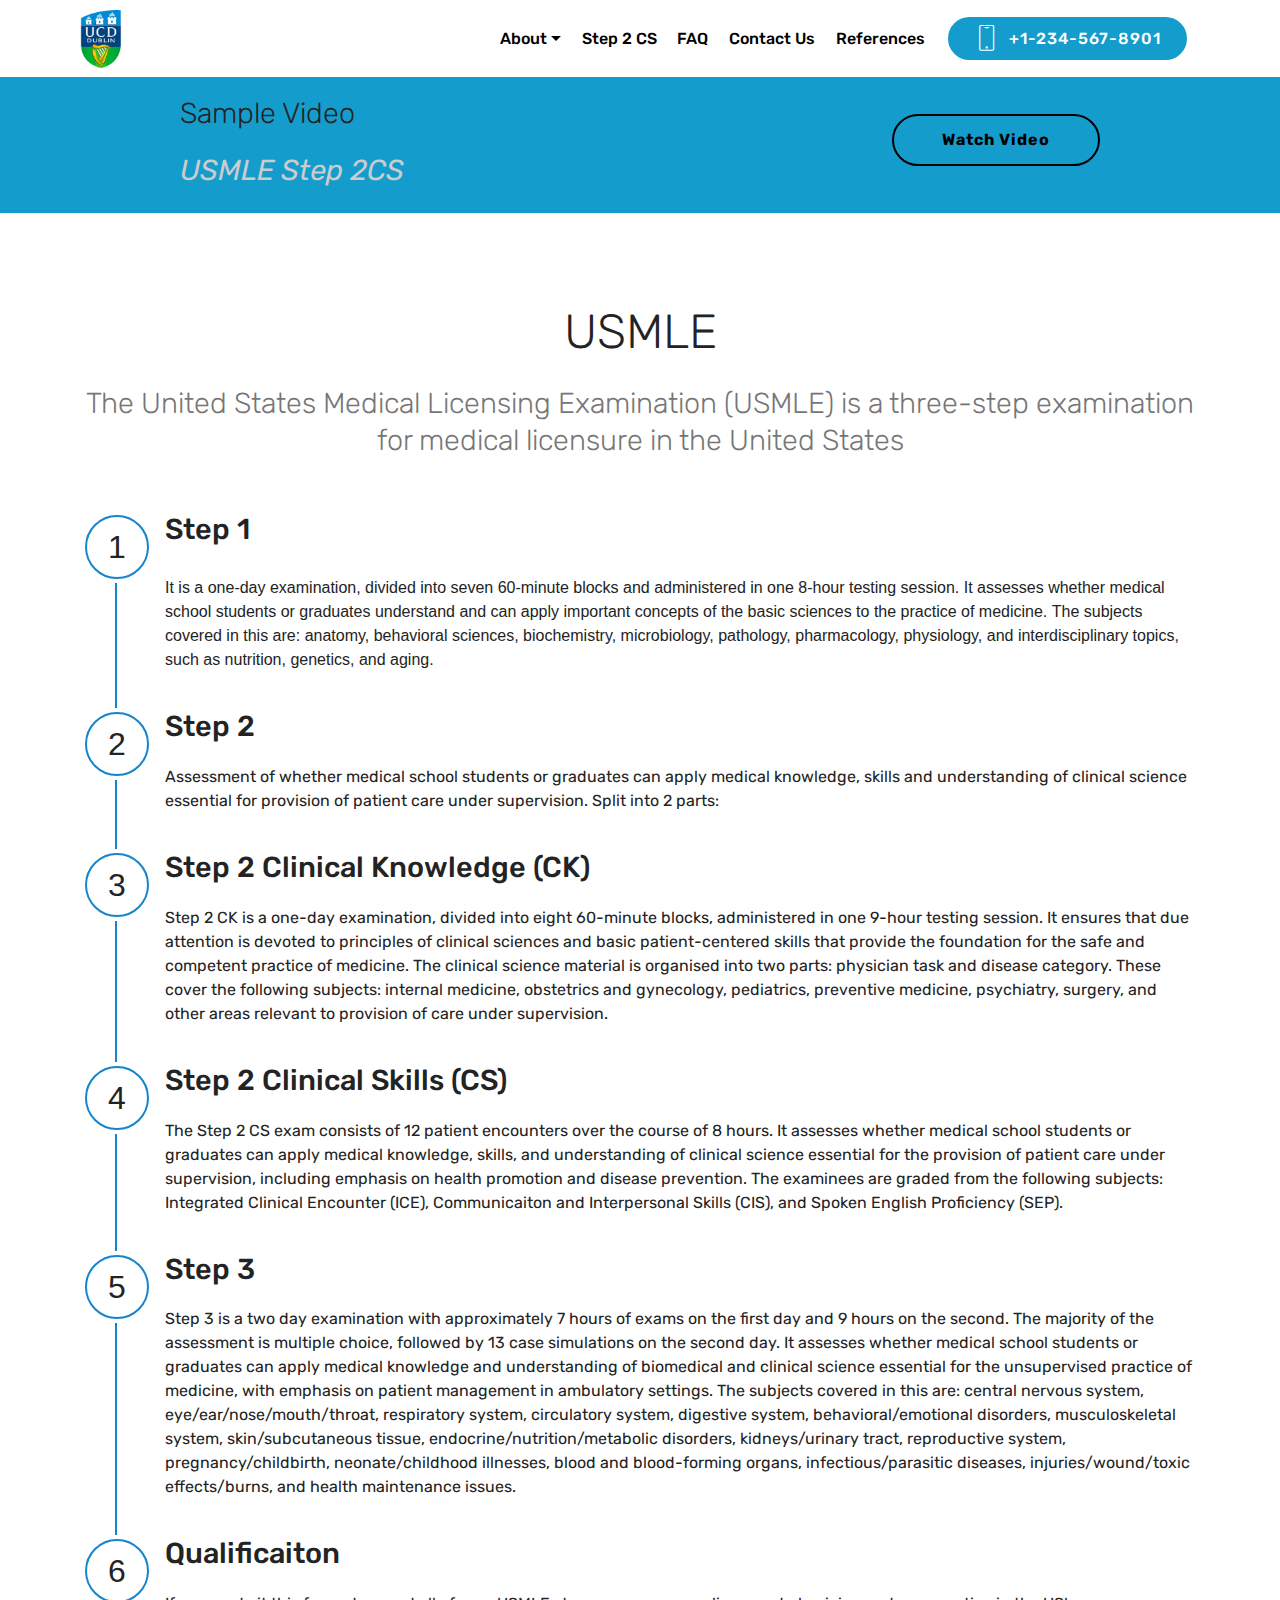
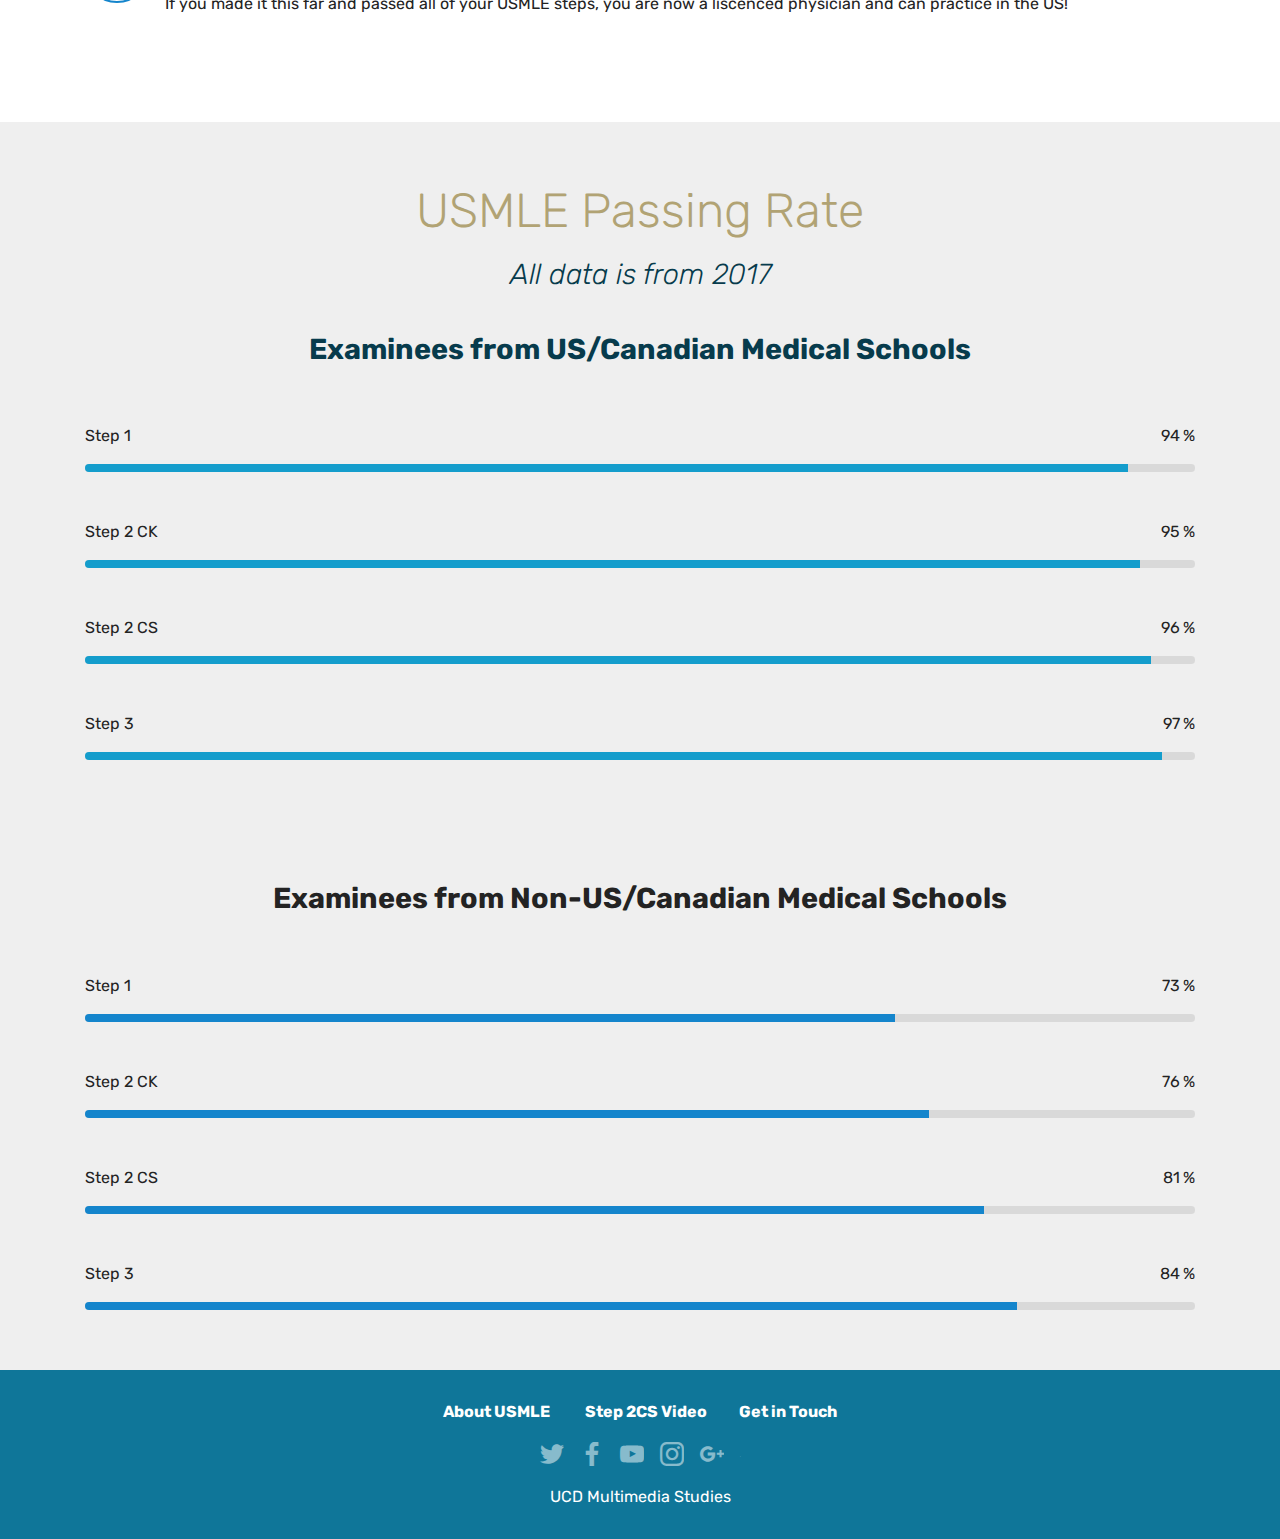
==== commit 1bda10a8: "create github pages" ====
--- a/page1.html
+++ b/page1.html
@@ -62,7 +62,7 @@
     </nav>
 </section>
 
-<section class="engine"><a href="https://mobirise.info/t">amp templates</a></section><section class="mbr-section info1 cid-rmAVccANoZ" id="info1-a">
+<section class="engine"><a href="https://mobirise.info/x">css templates</a></section><section class="mbr-section info1 cid-rmAVccANoZ" id="info1-a">
 
     
 
@@ -75,7 +75,7 @@
                     USMLE Step 2CS</em></span></h2>
             </div>
             <div class="media-container-column col-12 col-lg-3 col-md-4">
-                <div class="mbr-section-btn align-right py-4"><a class="btn btn-success-outline display-4" href="page2.html#video2-4"><strong>Watch Video</strong></a></div>
+                <div class="mbr-section-btn align-right py-4"><a class="btn btn-black-outline display-4" href="page2.html#video2-4"><strong>Watch Video</strong></a></div>
             </div>
         </div>
     </div>
--- a/assets/mobirise/css/mbr-additional.css
+++ b/assets/mobirise/css/mbr-additional.css
@@ -1966,7 +1966,7 @@
   background-color: #149dcc;
 }
 .cid-rmAVccANoZ .mbr-section-subtitle {
-  color: #e4d295;
+  color: #232323;
 }
 .cid-rmAVccANoZ .btn {
   margin: 0 0 .5rem 0;
@@ -1975,7 +1975,7 @@
   color: #c1c1c1;
 }
 .cid-rmAVccANoZ SPAN {
-  color: #cebfaf;
+  color: #cccccc;
 }
 .cid-rmAMUxsK9K .navbar {
   background: #ffffff;
@@ -2391,7 +2391,7 @@
   height: 64px;
   font-size: 32px;
   border-radius: 50%;
-  border: 2px solid #efefef;
+  border: 2px solid #1485cc;
 }
 @media (max-width: 767px) {
   .cid-rmASf3T9FB .step {
@@ -2410,7 +2410,7 @@
   content: "";
   width: 2px;
   height: calc(100% - (32px + 4px) * 2);
-  background-color: #efefef;
+  background-color: #1485cc;
 }
 @media (max-width: 767px) {
   .cid-rmASf3T9FB .separline:after {
@@ -3584,6 +3584,8 @@
   color: #767676 !important;
 }
 .cid-rnfNWGI1CB {
+  padding-top: 120px;
+  padding-bottom: 90px;
   background-image: url("../../../assets/images/hospital-3-960x540.jpg");
 }
 .cid-rnfNWGI1CB .icons-media-container {
